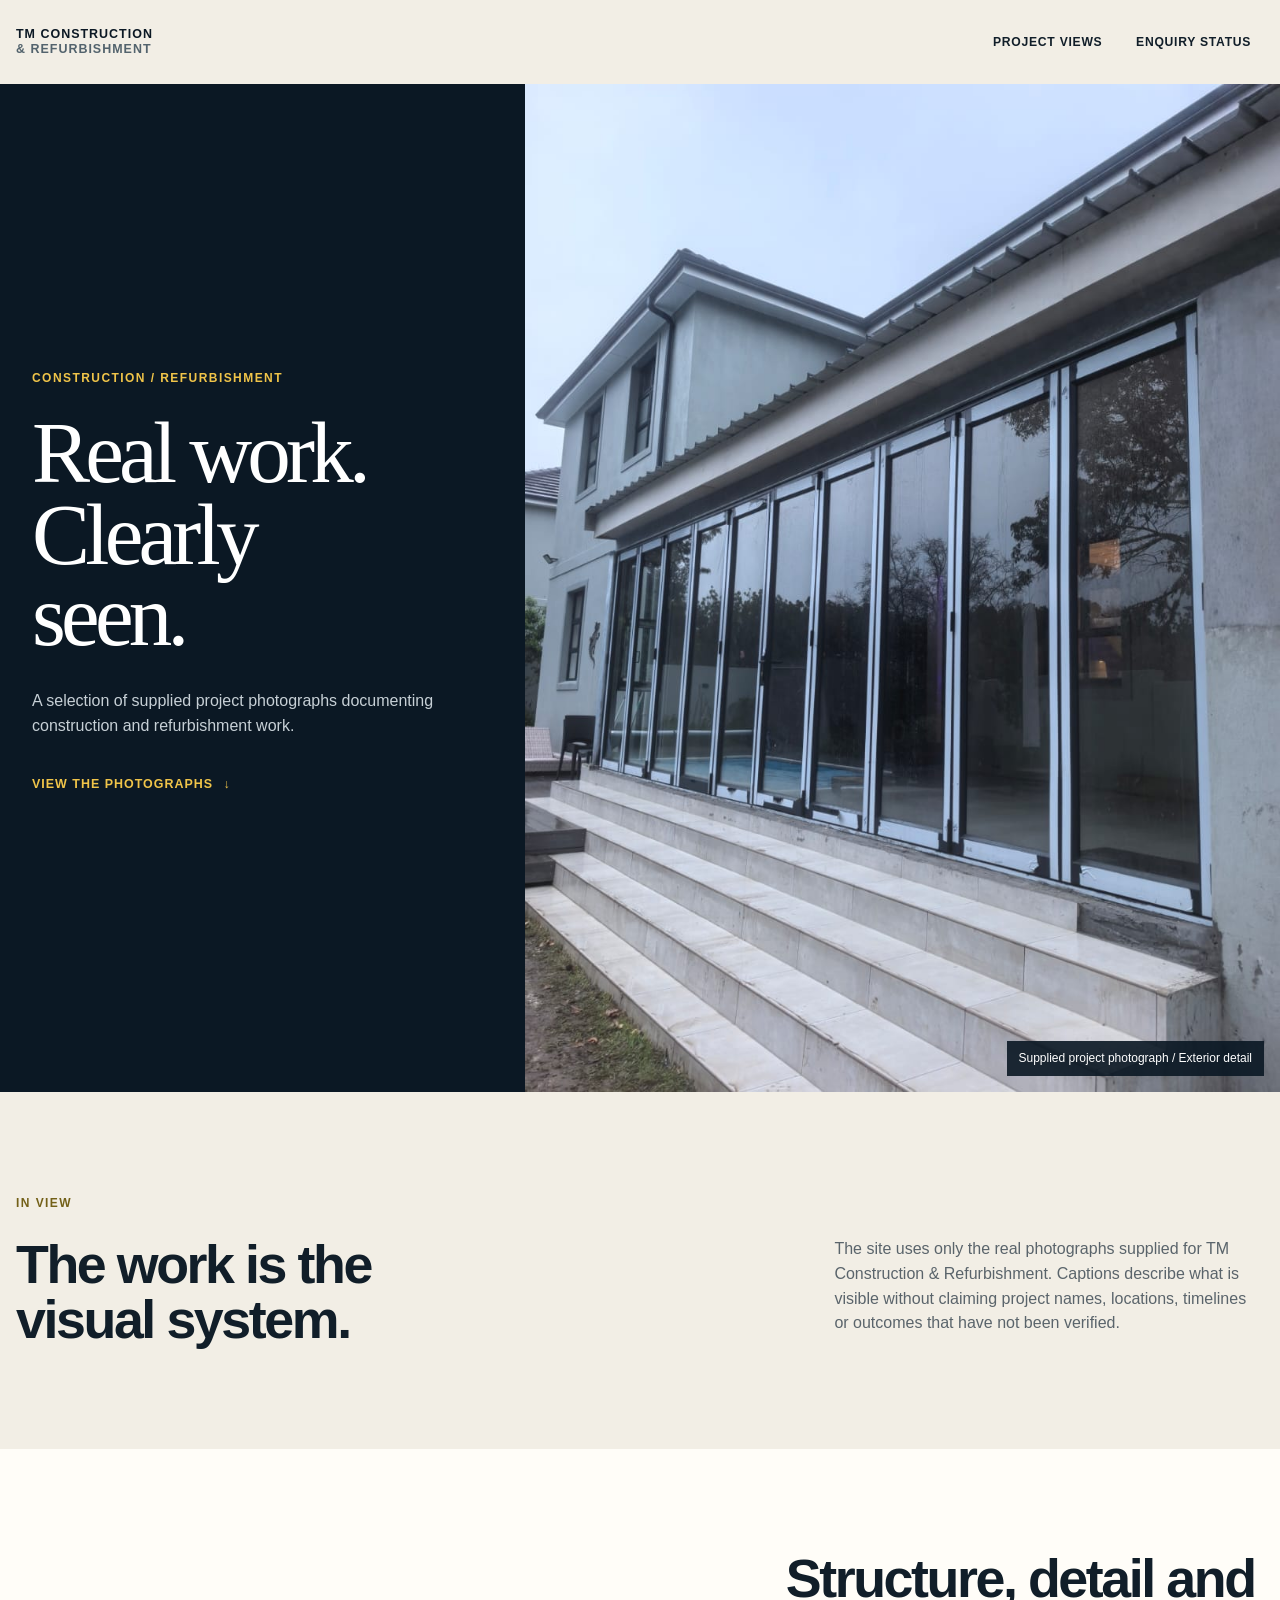
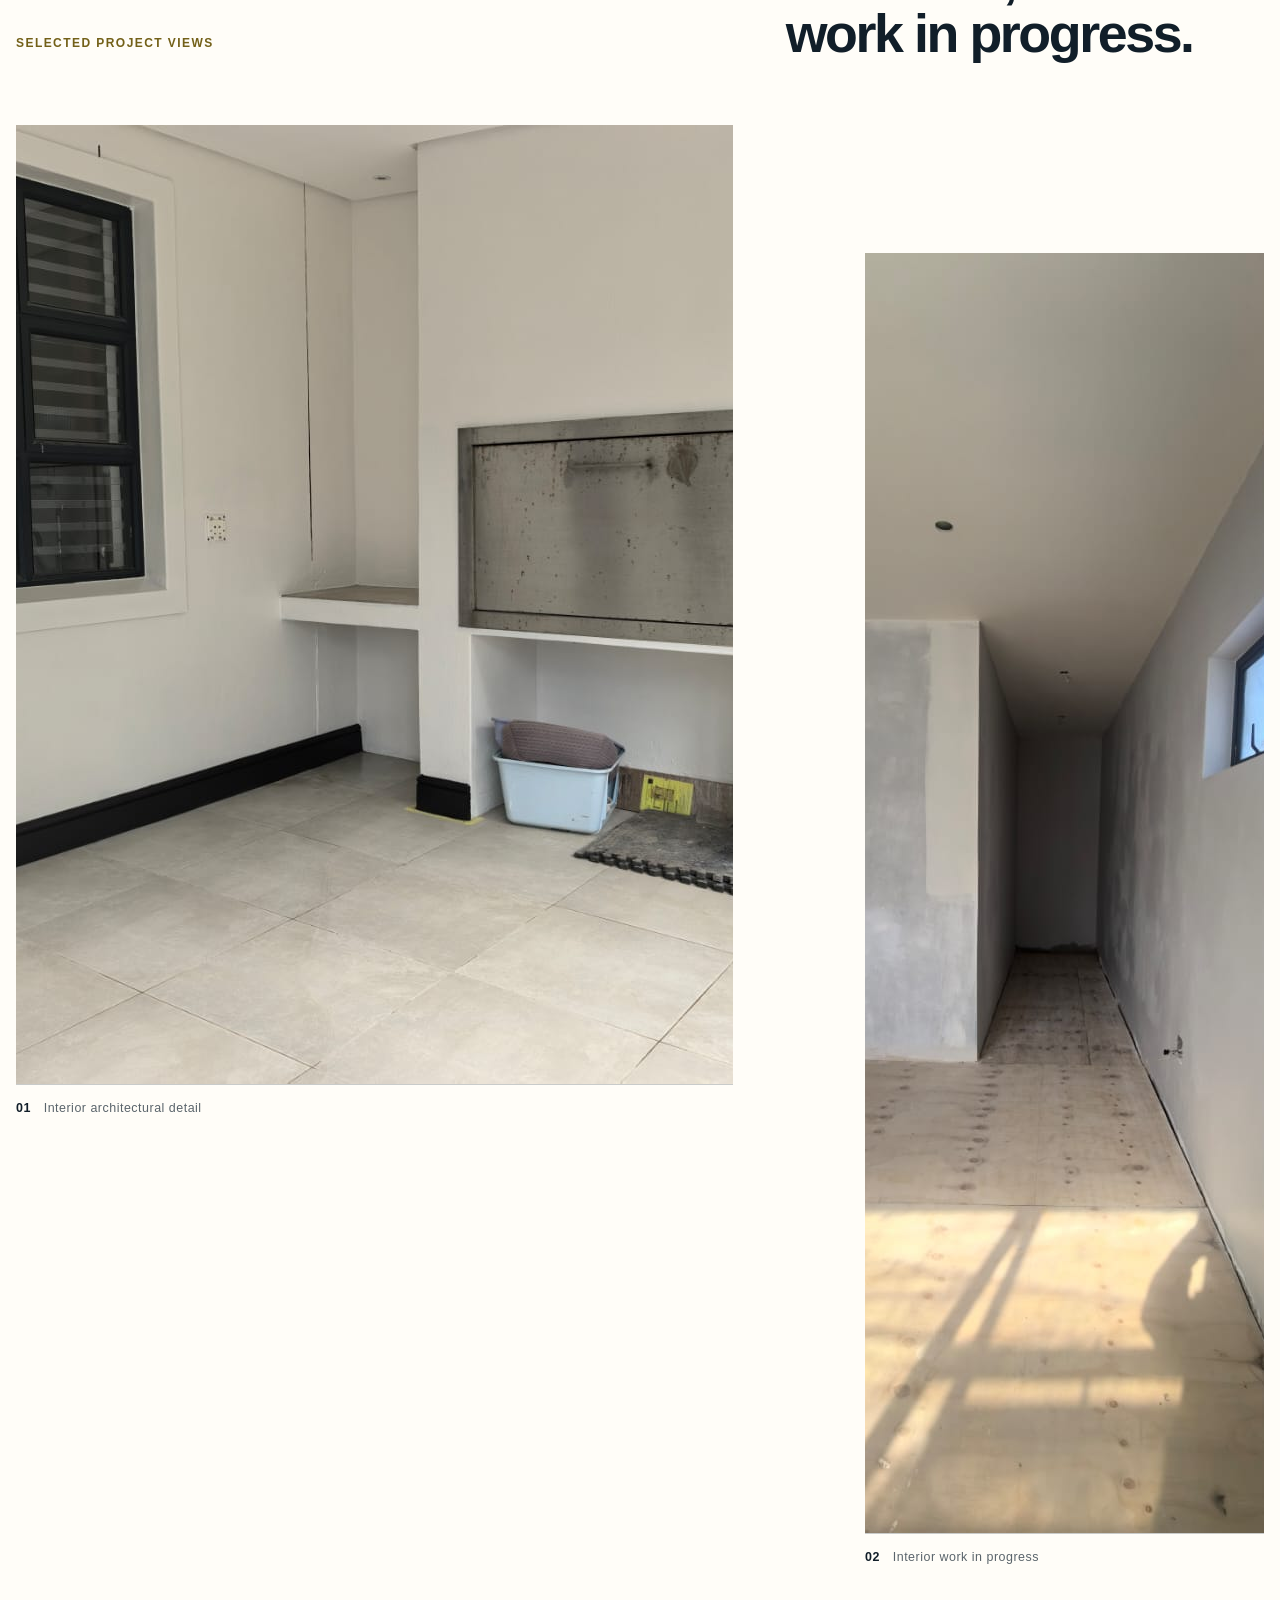
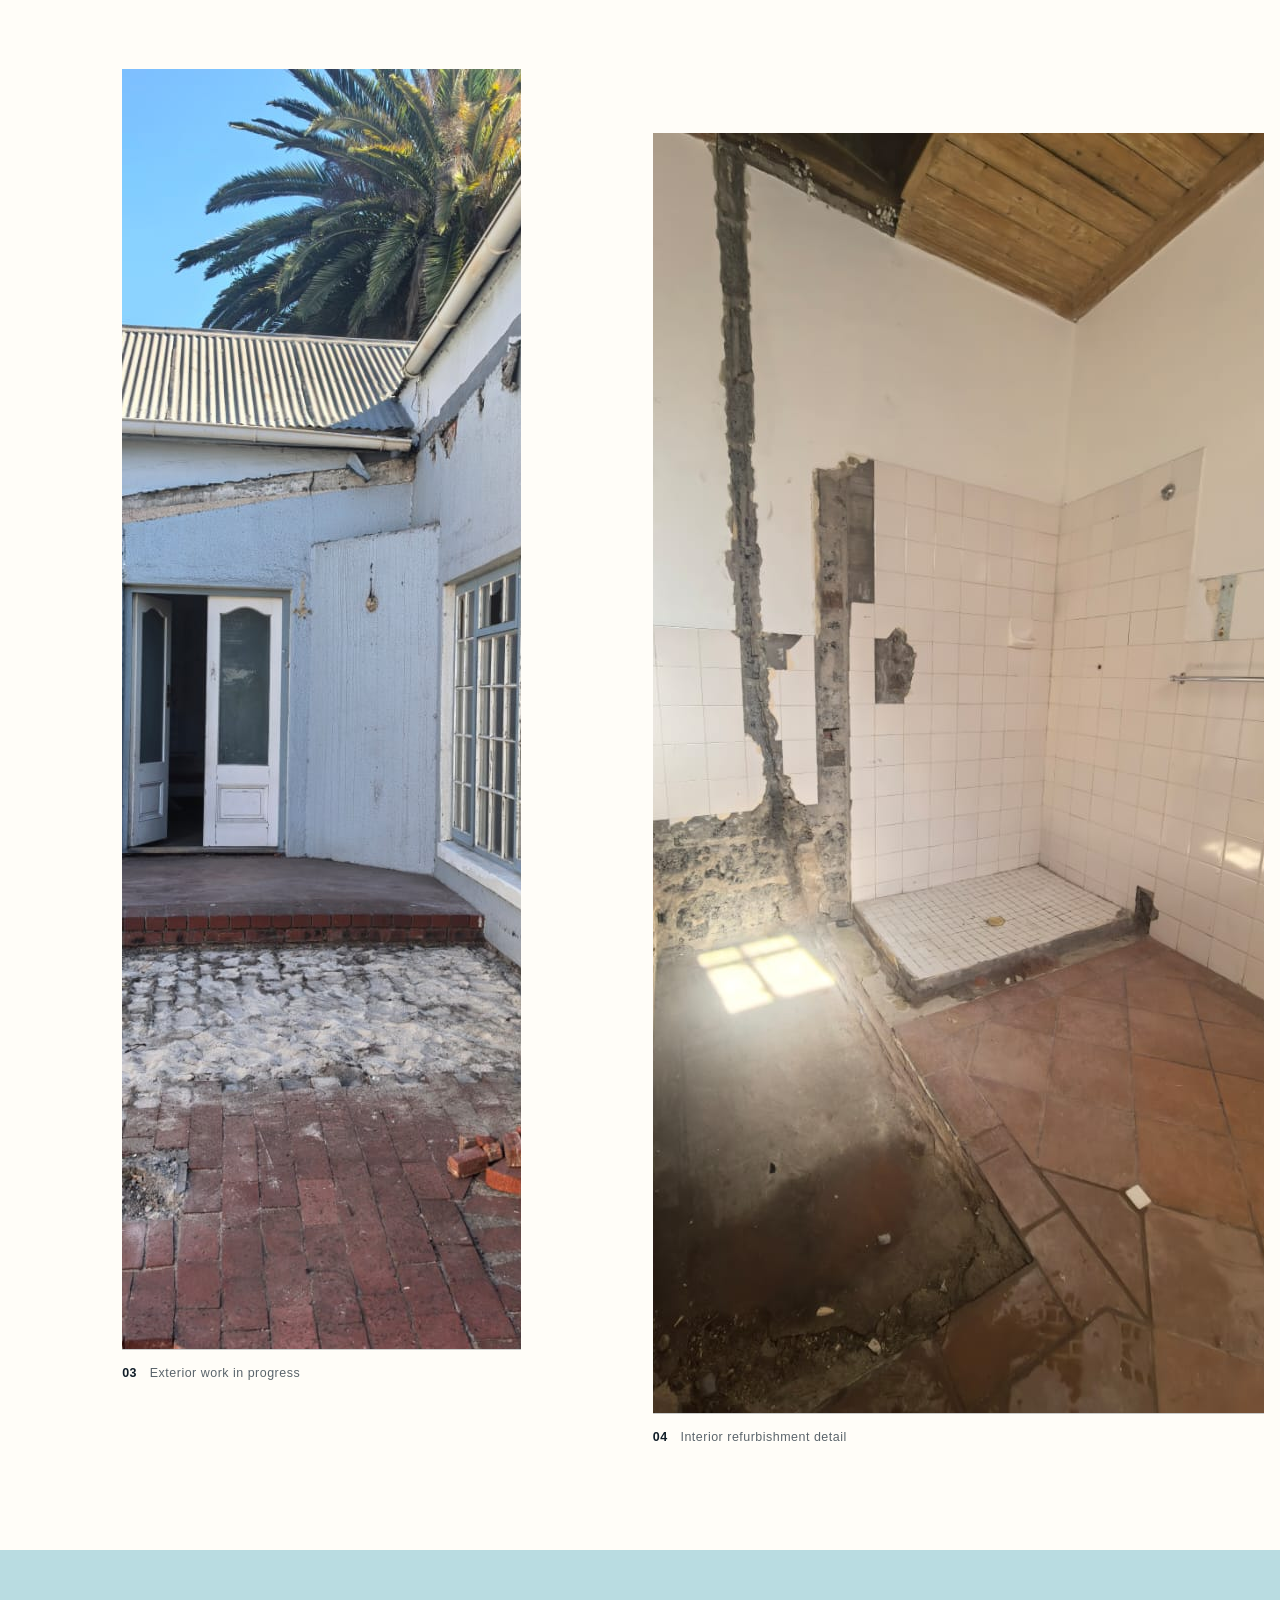
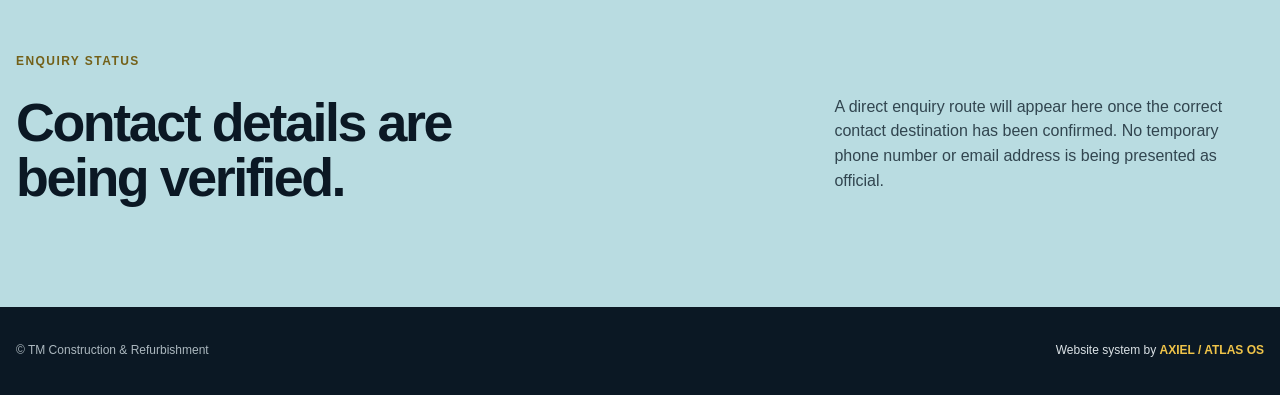
==== index.html @ 4ed4b369 "Rebuild TM site around real project evidence" ====
﻿<!doctype html>
<html lang="en">
  <head>
    <meta charset="utf-8" />
    <meta name="viewport" content="width=device-width, initial-scale=1" />
    <meta name="description" content="TM Construction &amp; Refurbishment - selected project photography." />
    <title>TM Construction &amp; Refurbishment</title>
    <link rel="stylesheet" href="style.css" />
  </head>
  <body>
    <a class="skip-link" href="#main-content">Skip to content</a>
    <header class="site-header">
      <a class="wordmark" href="#top" aria-label="TM Construction and Refurbishment home">
        <span>TM Construction</span>
        <span>&amp; Refurbishment</span>
      </a>
      <nav aria-label="Primary navigation">
        <a href="#project-views">Project views</a>
        <a href="#enquiry-status">Enquiry status</a>
      </nav>
    </header>

    <main id="main-content">
      <section class="hero" id="top" aria-labelledby="hero-title">
        <div class="hero-content">
          <p class="kicker">Construction / Refurbishment</p>
          <h1 id="hero-title">Real work.<br />Clearly seen.</h1>
          <p class="hero-summary">A selection of supplied project photographs documenting construction and refurbishment work.</p>
          <a class="text-link" href="#project-views">View the photographs <span aria-hidden="true">&#8595;</span></a>
        </div>
        <figure class="hero-figure">
          <img src="assets/real-source/PHOTO-2026-08-18-12-47-26.jpg" alt="Exterior glazing and tiled steps at a residential building" width="959" height="1280" fetchpriority="high" />
          <figcaption>Supplied project photograph / Exterior detail</figcaption>
        </figure>
      </section>

      <section class="intro" aria-labelledby="intro-title">
        <p class="section-label">In view</p>
        <div class="intro-grid">
          <h2 id="intro-title">The work is the visual system.</h2>
          <p>The site uses only the real photographs supplied for TM Construction &amp; Refurbishment. Captions describe what is visible without claiming project names, locations, timelines or outcomes that have not been verified.</p>
        </div>
      </section>

      <section class="project-views" id="project-views" aria-labelledby="views-title">
        <div class="section-heading">
          <p class="section-label">Selected project views</p>
          <h2 id="views-title">Structure, detail and work in progress.</h2>
        </div>
        <div class="evidence-grid">
          <figure class="evidence-card">
            <img src="assets/real-source/PHOTO-2026-08-18-12-47-27.jpg" alt="Interior with dark-framed windows and a built-in fireplace" width="1280" height="959" loading="lazy" />
            <figcaption><span>01</span> Interior architectural detail</figcaption>
          </figure>
          <figure class="evidence-card">
            <img src="assets/real-source/PHOTO-2026-08-18-12-41-37.jpg" alt="Sunlit interior corridor during refurbishment" width="959" height="1280" loading="lazy" />
            <figcaption><span>02</span> Interior work in progress</figcaption>
          </figure>
          <figure class="evidence-card">
            <img src="assets/real-source/PHOTO-2026-08-18-12-41-39.jpg" alt="Exterior wall and entrance during refurbishment" width="959" height="1280" loading="lazy" />
            <figcaption><span>03</span> Exterior work in progress</figcaption>
          </figure>
          <figure class="evidence-card">
            <img src="assets/real-source/PHOTO-2026-08-18-12-41-40.jpg" alt="Bathroom area during refurbishment with exposed wall sections" width="959" height="1280" loading="lazy" />
            <figcaption><span>04</span> Interior refurbishment detail</figcaption>
          </figure>
        </div>
      </section>

      <section class="enquiry-status" id="enquiry-status" aria-labelledby="status-title">
        <p class="section-label">Enquiry status</p>
        <div class="status-grid">
          <h2 id="status-title">Contact details are being verified.</h2>
          <p>A direct enquiry route will appear here once the correct contact destination has been confirmed. No temporary phone number or email address is being presented as official.</p>
        </div>
      </section>
    </main>

    <footer class="site-footer">
      <span>&copy; TM Construction &amp; Refurbishment</span>
      <a href="https://axiel.co.za/" aria-label="Website system by AXIEL, built on ATLAS OS">Website system by <strong>AXIEL / ATLAS OS</strong></a>
    </footer>
  </body>
</html>
---- style.css ----
:root {
  --navy: #0b1824;
  --navy-soft: #142737;
  --sky: #b9dce1;
  --solar: #f0c449;
  --paper: #f2eee5;
  --ink: #111e29;
  --muted: #5a646b;
  --line: rgba(11, 24, 36, 0.22);
  --sans: Inter, "Segoe UI", Helvetica, Arial, sans-serif;
  --serif: Georgia, "Times New Roman", serif;
  --page: min(100% - 2rem, 86rem);
  --space-section: clamp(4rem, 8vw, 8rem);
}

* { box-sizing: border-box; }
html { scroll-behavior: smooth; }
body { margin: 0; background: var(--paper); color: var(--ink); font-family: var(--sans); font-size: 1rem; line-height: 1.55; }
img { display: block; max-width: 100%; }
a { color: inherit; }
.skip-link { position: fixed; left: 1rem; top: -5rem; z-index: 20; background: var(--solar); color: var(--navy); padding: 0.8rem 1rem; font-weight: 700; }
.skip-link:focus { top: 1rem; }
.site-header { min-height: 5.25rem; width: var(--page); margin-inline: auto; display: flex; align-items: center; justify-content: space-between; gap: 2rem; }
.wordmark { color: var(--navy); display: inline-flex; flex-direction: column; font-size: 0.78rem; font-weight: 800; letter-spacing: 0.08em; line-height: 1.2; text-decoration: none; text-transform: uppercase; }
.wordmark span:last-child { color: #53636d; }
.site-header nav { display: flex; align-items: center; gap: 0.5rem; }
.site-header nav a { align-items: center; display: inline-flex; min-height: 2.75rem; padding-inline: 0.8rem; font-size: 0.76rem; font-weight: 700; letter-spacing: 0.06em; text-decoration: none; text-transform: uppercase; }
.site-header nav a:hover { color: #7b5b00; }
.hero { background: var(--navy); color: white; display: grid; grid-template-columns: minmax(20rem, 0.82fr) minmax(0, 1.18fr); min-height: calc(100svh - 5.25rem); }
.hero-content { align-self: center; padding: clamp(4rem, 8vw, 8rem) clamp(2rem, 5vw, 5.5rem) clamp(4rem, 8vw, 8rem) max(2rem, calc((100vw - 86rem) / 2)); }
.kicker, .section-label { margin: 0 0 1.5rem; color: #736018; font-size: 0.75rem; font-weight: 800; letter-spacing: 0.12em; text-transform: uppercase; }
.hero .kicker { color: var(--solar); }
h1, h2, p { overflow-wrap: break-word; }
h1 { max-width: 8ch; margin: 0; font-family: var(--serif); font-size: clamp(3.6rem, 6.8vw, 7.5rem); font-weight: 400; letter-spacing: -0.055em; line-height: 0.94; }
.hero-summary { max-width: 30rem; margin: 2rem 0 1.5rem; color: #c7d0d6; font-size: clamp(1rem, 1.25vw, 1.12rem); }
.text-link { align-items: center; display: inline-flex; min-height: 2.75rem; gap: 0.65rem; color: var(--solar); font-size: 0.78rem; font-weight: 800; letter-spacing: 0.08em; text-decoration: none; text-transform: uppercase; }
.text-link:hover { color: white; }
.hero-figure { min-width: 0; min-height: 36rem; margin: 0; position: relative; overflow: hidden; background: var(--navy-soft); }
.hero-figure img { width: 100%; height: 100%; object-fit: cover; object-position: 52% 52%; }
.hero-figure figcaption { position: absolute; right: 1rem; bottom: 1rem; max-width: calc(100% - 2rem); background: rgba(11, 24, 36, 0.9); color: white; padding: 0.6rem 0.75rem; font-size: 0.75rem; line-height: 1.35; }
.intro, .project-views, .enquiry-status { padding-block: var(--space-section); }
.intro, .section-heading, .evidence-grid, .status-grid, .enquiry-status > .section-label { width: var(--page); margin-inline: auto; }
.intro-grid, .status-grid { display: grid; grid-template-columns: minmax(0, 1.25fr) minmax(18rem, 0.75fr); gap: clamp(2rem, 8vw, 8rem); align-items: start; }
.intro h2, .section-heading h2, .status-grid h2 { margin: 0; max-width: 16ch; font-size: clamp(2rem, 4.2vw, 4.5rem); line-height: 1.02; letter-spacing: -0.045em; }
.intro-grid p, .status-grid p { margin: 0; max-width: 34rem; color: var(--muted); }
.project-views { background: #fffdf8; }
.section-heading { display: flex; justify-content: space-between; align-items: end; gap: 3rem; margin-bottom: clamp(2.5rem, 5vw, 5rem); }
.section-heading .section-label { flex: 0 0 auto; margin-bottom: 0.5rem; }
.evidence-grid { display: grid; grid-template-columns: repeat(12, minmax(0, 1fr)); gap: clamp(1rem, 2vw, 2rem); align-items: start; }
.evidence-card { margin: 0; min-width: 0; }
.evidence-card:nth-child(1) { grid-column: 1 / span 7; }
.evidence-card:nth-child(2) { grid-column: 9 / span 4; margin-top: clamp(4rem, 10vw, 10rem); }
.evidence-card:nth-child(3) { grid-column: 2 / span 4; margin-top: clamp(2rem, 6vw, 6rem); }
.evidence-card:nth-child(4) { grid-column: 7 / span 6; margin-top: clamp(5rem, 11vw, 11rem); }
.evidence-card img { width: 100%; background: #d8d6d0; object-fit: cover; }
.evidence-card:nth-child(1) img { aspect-ratio: 4 / 3; object-position: center 52%; }
.evidence-card:nth-child(2) img { aspect-ratio: 3 / 4; object-position: 52% center; }
.evidence-card:nth-child(3) img { aspect-ratio: 3 / 4; object-position: center center; }
.evidence-card:nth-child(4) img { aspect-ratio: 4 / 3; object-position: center 60%; }
.evidence-card figcaption { display: flex; gap: 0.8rem; padding-top: 0.85rem; border-top: 1px solid var(--line); color: var(--muted); font-size: 0.78rem; letter-spacing: 0.04em; }
.evidence-card figcaption span { color: var(--ink); font-weight: 800; }
.enquiry-status { background: var(--sky); }
.status-grid h2 { color: var(--navy); }
.status-grid p { color: #31454f; }
.site-footer { min-height: 5.5rem; background: var(--navy); color: #acb8bf; display: flex; align-items: center; justify-content: space-between; gap: 1.5rem; padding: 1.25rem max(1rem, calc((100vw - 86rem) / 2)); font-size: 0.75rem; }
.site-footer a { color: #dbe2e6; text-decoration: none; }
.site-footer strong { color: var(--solar); font-weight: 700; }
:focus-visible { outline: 3px solid var(--solar); outline-offset: 3px; }

@media (max-width: 61.99rem) {
  .hero { grid-template-columns: minmax(17rem, 0.9fr) minmax(0, 1.1fr); min-height: auto; }
  .hero-content { padding: 5rem 2rem; }
  .hero-figure { min-height: 38rem; }
  h1 { font-size: clamp(3.5rem, 7.5vw, 5.5rem); }
  .evidence-card:nth-child(1) { grid-column: 1 / span 7; }
  .evidence-card:nth-child(2) { grid-column: 8 / span 5; }
  .evidence-card:nth-child(3) { grid-column: 1 / span 5; }
  .evidence-card:nth-child(4) { grid-column: 6 / span 7; }
}

@media (max-width: 47.99rem) {
  :root { --page: min(100% - 1.5rem, 86rem); --space-section: 4.5rem; }
  .site-header { min-height: 6.5rem; align-items: flex-start; flex-direction: column; justify-content: center; gap: 0.45rem; }
  .site-header nav { width: 100%; gap: 0; }
  .site-header nav a { min-height: 2.75rem; padding: 0 1rem 0 0; }
  .hero { display: flex; flex-direction: column; min-height: auto; }
  .hero-content { padding: 4.5rem 1rem 3rem; width: var(--page); margin-inline: auto; }
  h1 { max-width: 9ch; font-size: clamp(3.4rem, 15vw, 5rem); line-height: 0.96; }
  .hero-summary { margin-top: 1.5rem; }
  .hero-figure { min-height: 0; height: min(78svh, 42rem); }
  .hero-figure figcaption { left: 0.75rem; right: auto; bottom: 0.75rem; font-size: 0.75rem; }
  .intro-grid, .status-grid { display: block; }
  .intro h2, .section-heading h2, .status-grid h2 { font-size: clamp(2rem, 10vw, 3rem); }
  .intro-grid p, .status-grid p { margin-top: 1.5rem; }
  .section-heading { display: block; }
  .section-heading .section-label { margin-bottom: 1.25rem; }
  .evidence-grid { display: grid; grid-template-columns: 1fr; gap: 3rem; }
  .evidence-card:nth-child(n) { grid-column: auto; margin-top: 0; }
  .evidence-card:nth-child(1) img, .evidence-card:nth-child(4) img { aspect-ratio: 4 / 3; }
  .evidence-card:nth-child(2) img, .evidence-card:nth-child(3) img { aspect-ratio: 3 / 4; }
  .site-footer { align-items: flex-start; flex-direction: column; justify-content: center; padding: 1.5rem 0.75rem; }
}

@media (prefers-reduced-motion: reduce) { html { scroll-behavior: auto; } }
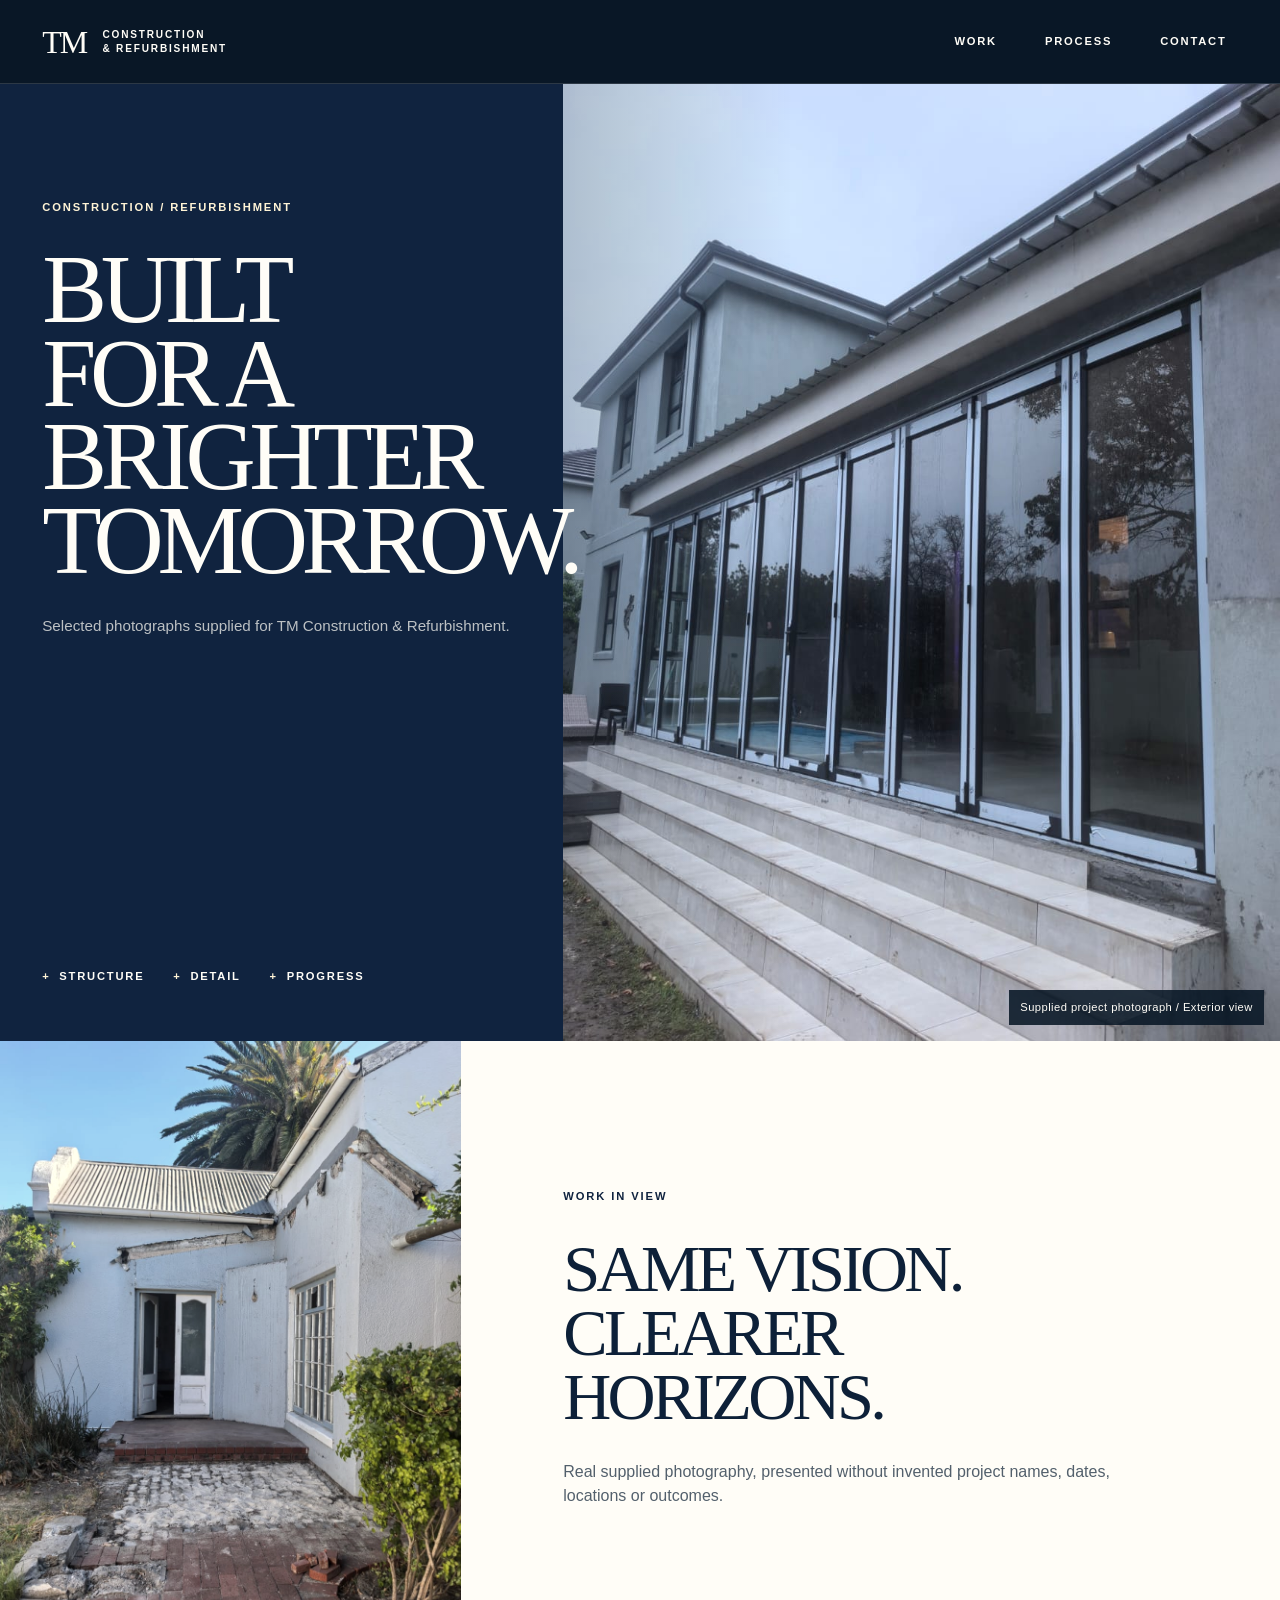
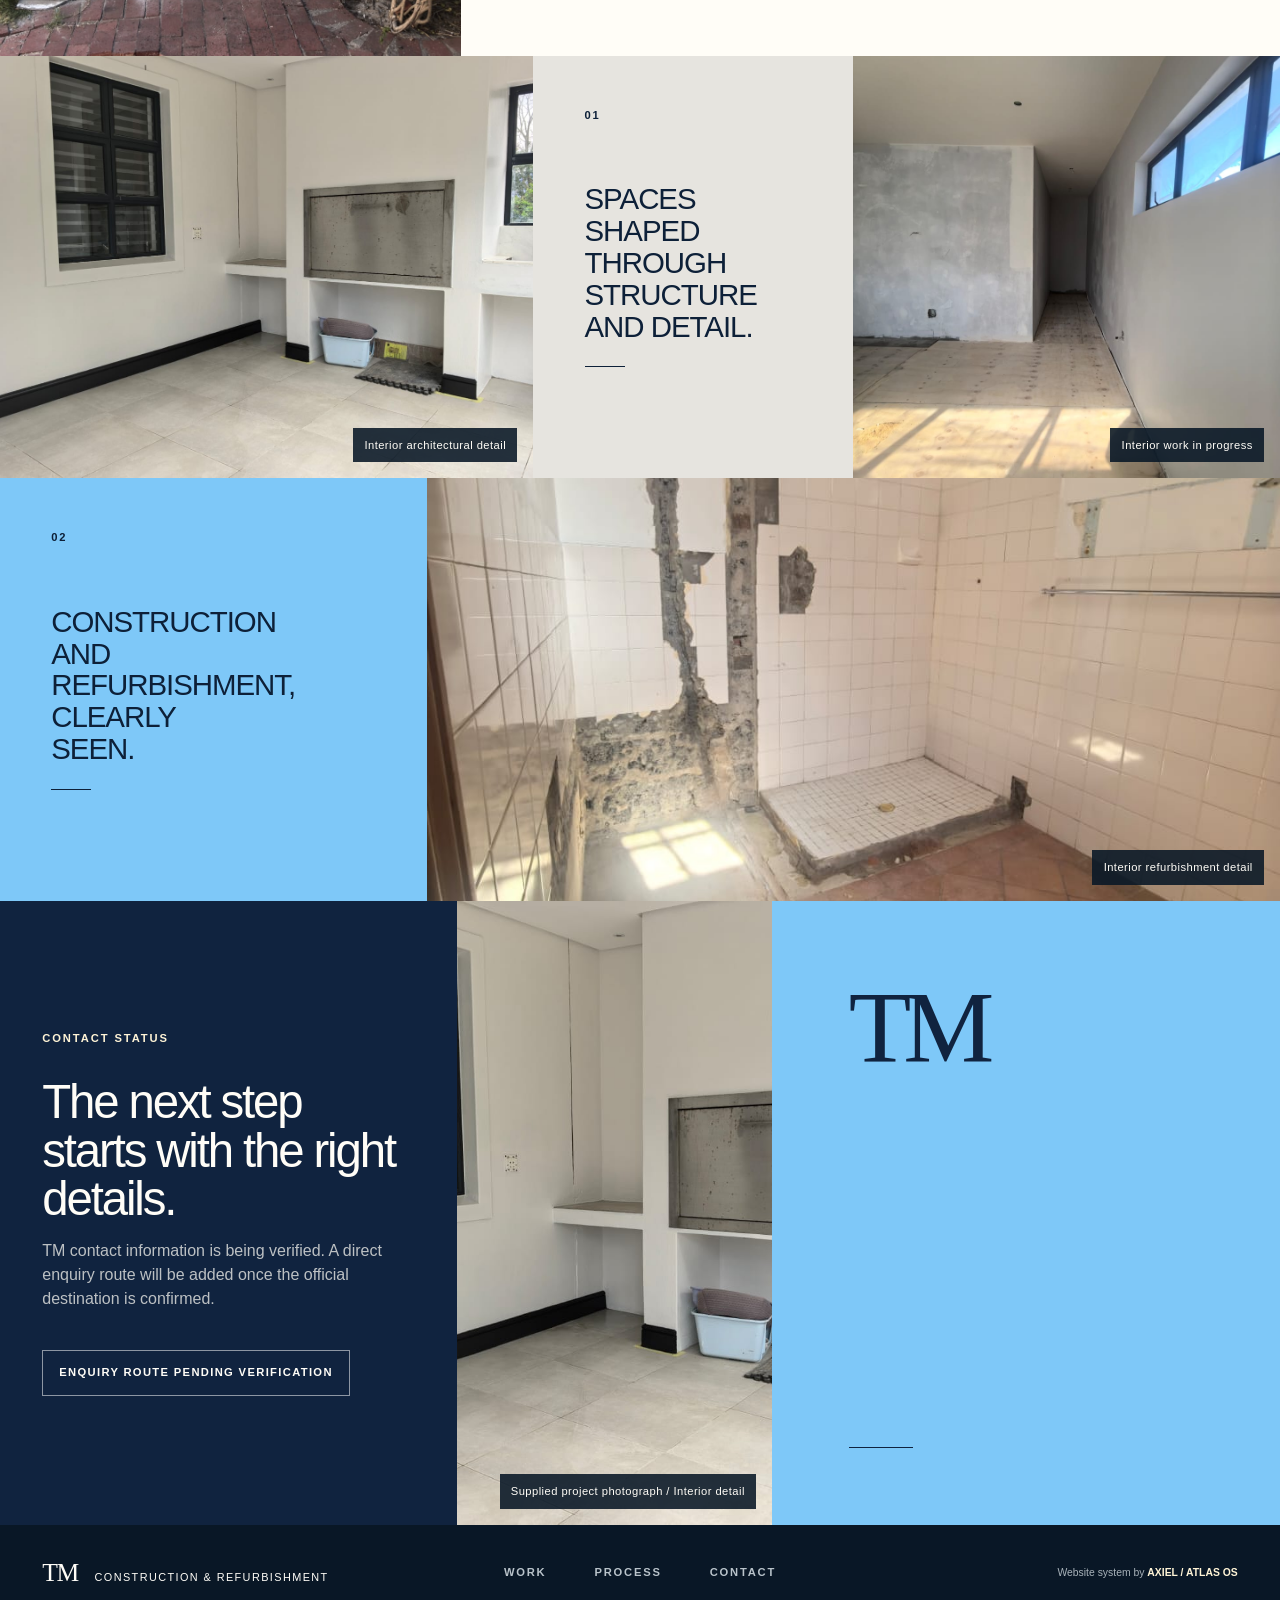
==== commit 9f847c64: "Realign TM build with approved editorial concept" ====
--- a/index.html
+++ b/index.html
@@ -9,76 +9,97 @@
   </head>
   <body>
     <a class="skip-link" href="#main-content">Skip to content</a>
+
     <header class="site-header">
       <a class="wordmark" href="#top" aria-label="TM Construction and Refurbishment home">
-        <span>TM Construction</span>
-        <span>&amp; Refurbishment</span>
+        <span class="wordmark-tm">TM</span>
+        <span class="wordmark-name">Construction<br />&amp; Refurbishment</span>
       </a>
       <nav aria-label="Primary navigation">
-        <a href="#project-views">Project views</a>
-        <a href="#enquiry-status">Enquiry status</a>
+        <a href="#work">Work</a>
+        <a href="#process">Process</a>
+        <a href="#contact">Contact</a>
       </nav>
     </header>
 
     <main id="main-content">
       <section class="hero" id="top" aria-labelledby="hero-title">
-        <div class="hero-content">
-          <p class="kicker">Construction / Refurbishment</p>
-          <h1 id="hero-title">Real work.<br />Clearly seen.</h1>
-          <p class="hero-summary">A selection of supplied project photographs documenting construction and refurbishment work.</p>
-          <a class="text-link" href="#project-views">View the photographs <span aria-hidden="true">&#8595;</span></a>
+        <div class="hero-copy">
+          <p class="eyebrow">Construction / Refurbishment</p>
+          <h1 id="hero-title">Built for a<br />brighter<br />tomorrow.</h1>
+          <p class="hero-note">Selected photographs supplied for TM Construction &amp; Refurbishment.</p>
+          <div class="hero-principles" aria-label="Project principles">
+            <span>Structure</span>
+            <span>Detail</span>
+            <span>Progress</span>
+          </div>
         </div>
-        <figure class="hero-figure">
+        <figure class="hero-image">
           <img src="assets/real-source/PHOTO-2026-08-18-12-47-26.jpg" alt="Exterior glazing and tiled steps at a residential building" width="959" height="1280" fetchpriority="high" />
-          <figcaption>Supplied project photograph / Exterior detail</figcaption>
+          <figcaption>Supplied project photograph / Exterior view</figcaption>
         </figure>
       </section>
 
-      <section class="intro" aria-labelledby="intro-title">
-        <p class="section-label">In view</p>
-        <div class="intro-grid">
-          <h2 id="intro-title">The work is the visual system.</h2>
-          <p>The site uses only the real photographs supplied for TM Construction &amp; Refurbishment. Captions describe what is visible without claiming project names, locations, timelines or outcomes that have not been verified.</p>
+      <section class="work-intro" id="work" aria-labelledby="work-title">
+        <div class="work-intro-image">
+          <img src="assets/real-source/PHOTO-2026-08-18-12-41-39.jpg" alt="Exterior wall and entrance during refurbishment" width="959" height="1280" loading="lazy" />
+        </div>
+        <div class="work-intro-copy">
+          <p class="eyebrow eyebrow-dark">Work in view</p>
+          <h2 id="work-title">Same vision.<br />Clearer horizons.</h2>
+          <p>Real supplied photography, presented without invented project names, dates, locations or outcomes.</p>
         </div>
       </section>
 
-      <section class="project-views" id="project-views" aria-labelledby="views-title">
-        <div class="section-heading">
-          <p class="section-label">Selected project views</p>
-          <h2 id="views-title">Structure, detail and work in progress.</h2>
+      <section class="project-grid" id="process" aria-label="Selected project views">
+        <figure class="project-panel project-panel-large">
+          <img src="assets/real-source/PHOTO-2026-08-18-12-47-27.jpg" alt="Interior with dark-framed windows and a built-in fireplace" width="1280" height="959" loading="lazy" />
+          <figcaption>Interior architectural detail</figcaption>
+        </figure>
+        <div class="statement-panel statement-stone">
+          <span class="statement-index">01</span>
+          <p>Spaces shaped through structure and detail.</p>
         </div>
-        <div class="evidence-grid">
-          <figure class="evidence-card">
-            <img src="assets/real-source/PHOTO-2026-08-18-12-47-27.jpg" alt="Interior with dark-framed windows and a built-in fireplace" width="1280" height="959" loading="lazy" />
-            <figcaption><span>01</span> Interior architectural detail</figcaption>
-          </figure>
-          <figure class="evidence-card">
-            <img src="assets/real-source/PHOTO-2026-08-18-12-41-37.jpg" alt="Sunlit interior corridor during refurbishment" width="959" height="1280" loading="lazy" />
-            <figcaption><span>02</span> Interior work in progress</figcaption>
-          </figure>
-          <figure class="evidence-card">
-            <img src="assets/real-source/PHOTO-2026-08-18-12-41-39.jpg" alt="Exterior wall and entrance during refurbishment" width="959" height="1280" loading="lazy" />
-            <figcaption><span>03</span> Exterior work in progress</figcaption>
-          </figure>
-          <figure class="evidence-card">
-            <img src="assets/real-source/PHOTO-2026-08-18-12-41-40.jpg" alt="Bathroom area during refurbishment with exposed wall sections" width="959" height="1280" loading="lazy" />
-            <figcaption><span>04</span> Interior refurbishment detail</figcaption>
-          </figure>
+        <figure class="project-panel project-panel-tall">
+          <img src="assets/real-source/PHOTO-2026-08-18-12-41-37.jpg" alt="Sunlit interior corridor during refurbishment" width="959" height="1280" loading="lazy" />
+          <figcaption>Interior work in progress</figcaption>
+        </figure>
+        <div class="statement-panel statement-sky">
+          <span class="statement-index">02</span>
+          <p>Construction and refurbishment, clearly seen.</p>
         </div>
+        <figure class="project-panel project-panel-wide">
+          <img src="assets/real-source/PHOTO-2026-08-18-12-41-40.jpg" alt="Bathroom area during refurbishment with exposed wall sections" width="959" height="1280" loading="lazy" />
+          <figcaption>Interior refurbishment detail</figcaption>
+        </figure>
       </section>
 
-      <section class="enquiry-status" id="enquiry-status" aria-labelledby="status-title">
-        <p class="section-label">Enquiry status</p>
-        <div class="status-grid">
-          <h2 id="status-title">Contact details are being verified.</h2>
-          <p>A direct enquiry route will appear here once the correct contact destination has been confirmed. No temporary phone number or email address is being presented as official.</p>
+      <section class="closing" id="contact" aria-labelledby="contact-title">
+        <div class="closing-copy">
+          <p class="eyebrow">Contact status</p>
+          <h2 id="contact-title">The next step starts with the right details.</h2>
+          <p>TM contact information is being verified. A direct enquiry route will be added once the official destination is confirmed.</p>
+          <span class="contact-status">Enquiry route pending verification</span>
+        </div>
+        <figure class="closing-image">
+          <img src="assets/real-source/PHOTO-2026-08-18-12-47-27.jpg" alt="Interior with dark-framed windows and a built-in fireplace" width="1280" height="959" loading="lazy" />
+          <figcaption>Supplied project photograph / Interior detail</figcaption>
+        </figure>
+        <div class="closing-sky" aria-hidden="true">
+          <span>TM</span>
+          <i></i>
         </div>
       </section>
     </main>
 
     <footer class="site-footer">
-      <span>&copy; TM Construction &amp; Refurbishment</span>
-      <a href="https://axiel.co.za/" aria-label="Website system by AXIEL, built on ATLAS OS">Website system by <strong>AXIEL / ATLAS OS</strong></a>
+      <a class="footer-wordmark" href="#top"><strong>TM</strong> Construction &amp; Refurbishment</a>
+      <nav aria-label="Footer navigation">
+        <a href="#work">Work</a>
+        <a href="#process">Process</a>
+        <a href="#contact">Contact</a>
+      </nav>
+      <a class="axiel-signature" href="https://axiel.co.za/" aria-label="Website system by AXIEL, built on ATLAS OS">Website system by <strong>AXIEL / ATLAS OS</strong></a>
     </footer>
   </body>
 </html>
--- a/style.css
+++ b/style.css
@@ -1,104 +1,129 @@
 :root {
-  --navy: #0b1824;
-  --navy-soft: #142737;
-  --sky: #b9dce1;
-  --solar: #f0c449;
-  --paper: #f2eee5;
-  --ink: #111e29;
-  --muted: #5a646b;
-  --line: rgba(11, 24, 36, 0.22);
-  --sans: Inter, "Segoe UI", Helvetica, Arial, sans-serif;
+  --navy: #10233f;
+  --navy-deep: #091726;
+  --sky: #7ec8f8;
+  --solar: #fff4d6;
+  --stone: #e6e4df;
+  --ink: #0d2038;
+  --white: #fffdf7;
+  --sans: "Segoe UI", Helvetica, Arial, sans-serif;
   --serif: Georgia, "Times New Roman", serif;
-  --page: min(100% - 2rem, 86rem);
-  --space-section: clamp(4rem, 8vw, 8rem);
+  --page-pad: clamp(1rem, 3.3vw, 3.25rem);
 }
 
 * { box-sizing: border-box; }
 html { scroll-behavior: smooth; }
-body { margin: 0; background: var(--paper); color: var(--ink); font-family: var(--sans); font-size: 1rem; line-height: 1.55; }
-img { display: block; max-width: 100%; }
+body { margin: 0; background: var(--navy-deep); color: var(--ink); font-family: var(--sans); line-height: 1.5; }
+img { display: block; width: 100%; }
 a { color: inherit; }
 .skip-link { position: fixed; left: 1rem; top: -5rem; z-index: 20; background: var(--solar); color: var(--navy); padding: 0.8rem 1rem; font-weight: 700; }
 .skip-link:focus { top: 1rem; }
-.site-header { min-height: 5.25rem; width: var(--page); margin-inline: auto; display: flex; align-items: center; justify-content: space-between; gap: 2rem; }
-.wordmark { color: var(--navy); display: inline-flex; flex-direction: column; font-size: 0.78rem; font-weight: 800; letter-spacing: 0.08em; line-height: 1.2; text-decoration: none; text-transform: uppercase; }
-.wordmark span:last-child { color: #53636d; }
-.site-header nav { display: flex; align-items: center; gap: 0.5rem; }
-.site-header nav a { align-items: center; display: inline-flex; min-height: 2.75rem; padding-inline: 0.8rem; font-size: 0.76rem; font-weight: 700; letter-spacing: 0.06em; text-decoration: none; text-transform: uppercase; }
-.site-header nav a:hover { color: #7b5b00; }
-.hero { background: var(--navy); color: white; display: grid; grid-template-columns: minmax(20rem, 0.82fr) minmax(0, 1.18fr); min-height: calc(100svh - 5.25rem); }
-.hero-content { align-self: center; padding: clamp(4rem, 8vw, 8rem) clamp(2rem, 5vw, 5.5rem) clamp(4rem, 8vw, 8rem) max(2rem, calc((100vw - 86rem) / 2)); }
-.kicker, .section-label { margin: 0 0 1.5rem; color: #736018; font-size: 0.75rem; font-weight: 800; letter-spacing: 0.12em; text-transform: uppercase; }
-.hero .kicker { color: var(--solar); }
-h1, h2, p { overflow-wrap: break-word; }
-h1 { max-width: 8ch; margin: 0; font-family: var(--serif); font-size: clamp(3.6rem, 6.8vw, 7.5rem); font-weight: 400; letter-spacing: -0.055em; line-height: 0.94; }
-.hero-summary { max-width: 30rem; margin: 2rem 0 1.5rem; color: #c7d0d6; font-size: clamp(1rem, 1.25vw, 1.12rem); }
-.text-link { align-items: center; display: inline-flex; min-height: 2.75rem; gap: 0.65rem; color: var(--solar); font-size: 0.78rem; font-weight: 800; letter-spacing: 0.08em; text-decoration: none; text-transform: uppercase; }
-.text-link:hover { color: white; }
-.hero-figure { min-width: 0; min-height: 36rem; margin: 0; position: relative; overflow: hidden; background: var(--navy-soft); }
-.hero-figure img { width: 100%; height: 100%; object-fit: cover; object-position: 52% 52%; }
-.hero-figure figcaption { position: absolute; right: 1rem; bottom: 1rem; max-width: calc(100% - 2rem); background: rgba(11, 24, 36, 0.9); color: white; padding: 0.6rem 0.75rem; font-size: 0.75rem; line-height: 1.35; }
-.intro, .project-views, .enquiry-status { padding-block: var(--space-section); }
-.intro, .section-heading, .evidence-grid, .status-grid, .enquiry-status > .section-label { width: var(--page); margin-inline: auto; }
-.intro-grid, .status-grid { display: grid; grid-template-columns: minmax(0, 1.25fr) minmax(18rem, 0.75fr); gap: clamp(2rem, 8vw, 8rem); align-items: start; }
-.intro h2, .section-heading h2, .status-grid h2 { margin: 0; max-width: 16ch; font-size: clamp(2rem, 4.2vw, 4.5rem); line-height: 1.02; letter-spacing: -0.045em; }
-.intro-grid p, .status-grid p { margin: 0; max-width: 34rem; color: var(--muted); }
-.project-views { background: #fffdf8; }
-.section-heading { display: flex; justify-content: space-between; align-items: end; gap: 3rem; margin-bottom: clamp(2.5rem, 5vw, 5rem); }
-.section-heading .section-label { flex: 0 0 auto; margin-bottom: 0.5rem; }
-.evidence-grid { display: grid; grid-template-columns: repeat(12, minmax(0, 1fr)); gap: clamp(1rem, 2vw, 2rem); align-items: start; }
-.evidence-card { margin: 0; min-width: 0; }
-.evidence-card:nth-child(1) { grid-column: 1 / span 7; }
-.evidence-card:nth-child(2) { grid-column: 9 / span 4; margin-top: clamp(4rem, 10vw, 10rem); }
-.evidence-card:nth-child(3) { grid-column: 2 / span 4; margin-top: clamp(2rem, 6vw, 6rem); }
-.evidence-card:nth-child(4) { grid-column: 7 / span 6; margin-top: clamp(5rem, 11vw, 11rem); }
-.evidence-card img { width: 100%; background: #d8d6d0; object-fit: cover; }
-.evidence-card:nth-child(1) img { aspect-ratio: 4 / 3; object-position: center 52%; }
-.evidence-card:nth-child(2) img { aspect-ratio: 3 / 4; object-position: 52% center; }
-.evidence-card:nth-child(3) img { aspect-ratio: 3 / 4; object-position: center center; }
-.evidence-card:nth-child(4) img { aspect-ratio: 4 / 3; object-position: center 60%; }
-.evidence-card figcaption { display: flex; gap: 0.8rem; padding-top: 0.85rem; border-top: 1px solid var(--line); color: var(--muted); font-size: 0.78rem; letter-spacing: 0.04em; }
-.evidence-card figcaption span { color: var(--ink); font-weight: 800; }
-.enquiry-status { background: var(--sky); }
-.status-grid h2 { color: var(--navy); }
-.status-grid p { color: #31454f; }
-.site-footer { min-height: 5.5rem; background: var(--navy); color: #acb8bf; display: flex; align-items: center; justify-content: space-between; gap: 1.5rem; padding: 1.25rem max(1rem, calc((100vw - 86rem) / 2)); font-size: 0.75rem; }
-.site-footer a { color: #dbe2e6; text-decoration: none; }
-.site-footer strong { color: var(--solar); font-weight: 700; }
+
+.site-header { min-height: 5.25rem; padding: 0 var(--page-pad); background: var(--navy-deep); color: var(--white); display: flex; align-items: center; justify-content: space-between; gap: 2rem; border-bottom: 1px solid rgba(255, 255, 255, 0.14); }
+.wordmark { min-height: 3rem; display: inline-flex; align-items: center; gap: 1rem; text-decoration: none; }
+.wordmark-tm { font: 2rem/1 var(--serif); letter-spacing: -0.06em; }
+.wordmark-name { font-size: 0.63rem; font-weight: 700; letter-spacing: 0.18em; line-height: 1.3; text-transform: uppercase; }
+.site-header nav, .site-footer nav { display: flex; align-items: center; gap: clamp(0.25rem, 2vw, 2rem); }
+.site-header nav a, .site-footer nav a { min-height: 2.75rem; padding: 0 0.7rem; display: inline-flex; align-items: center; color: inherit; font-size: 0.7rem; font-weight: 700; letter-spacing: 0.16em; text-decoration: none; text-transform: uppercase; }
+.site-header nav a:hover, .site-footer nav a:hover { color: var(--solar); }
+
+.hero { min-height: calc(100svh - 5.25rem); display: grid; grid-template-columns: minmax(22rem, 0.88fr) minmax(0, 1.12fr); background: var(--navy); color: var(--white); }
+.hero-copy { position: relative; z-index: 1; padding: clamp(4.5rem, 9vw, 9rem) var(--page-pad) 3.5rem; display: flex; flex-direction: column; align-items: flex-start; }
+.eyebrow { margin: 0 0 2rem; color: var(--solar); font-size: 0.7rem; font-weight: 700; letter-spacing: 0.17em; text-transform: uppercase; }
+.eyebrow-dark { color: var(--navy); }
+h1 { margin: 0; max-width: 8ch; font: 400 clamp(4.2rem, 7.6vw, 8.6rem)/0.86 var(--serif); letter-spacing: -0.065em; text-transform: uppercase; }
+.hero-note { max-width: 30rem; margin: 2rem 0 0; color: rgba(255, 253, 247, 0.72); font-size: 0.95rem; }
+.hero-principles { margin-top: auto; padding-top: 4rem; display: flex; flex-wrap: wrap; gap: 0.8rem 1.8rem; color: var(--white); font-size: 0.7rem; font-weight: 700; letter-spacing: 0.16em; text-transform: uppercase; }
+.hero-principles span::before { content: "+"; margin-right: 0.55rem; color: var(--solar); }
+.hero-image { min-width: 0; margin: 0; position: relative; overflow: hidden; background: var(--sky); }
+.hero-image::after { content: ""; position: absolute; inset: 0; background: linear-gradient(90deg, rgba(9, 23, 38, 0.22), transparent 32%); pointer-events: none; }
+.hero-image img { height: 100%; object-fit: cover; object-position: 52% 52%; }
+.hero-image figcaption, .closing-image figcaption, .project-panel figcaption { position: absolute; z-index: 1; right: 1rem; bottom: 1rem; max-width: calc(100% - 2rem); padding: 0.55rem 0.7rem; background: rgba(9, 23, 38, 0.88); color: var(--white); font-size: 0.7rem; letter-spacing: 0.04em; }
+
+.work-intro { display: grid; grid-template-columns: minmax(16rem, 0.72fr) minmax(0, 1.28fr); background: var(--white); }
+.work-intro-image { min-height: 34rem; overflow: hidden; }
+.work-intro-image img { height: 100%; object-fit: cover; object-position: center 55%; filter: saturate(0.7) contrast(1.05); }
+.work-intro-copy { min-height: 34rem; padding: clamp(4rem, 8vw, 8rem); display: flex; flex-direction: column; justify-content: center; }
+.work-intro-copy h2 { margin: 0; max-width: 12ch; font: 400 clamp(3rem, 5.2vw, 6rem)/0.96 var(--serif); letter-spacing: -0.055em; text-transform: uppercase; }
+.work-intro-copy p:last-child { max-width: 36rem; margin: 2rem 0 0; color: #53606c; }
+
+.project-grid { display: grid; grid-template-columns: repeat(12, minmax(0, 1fr)); grid-template-rows: repeat(2, minmax(22rem, 33vw)); background: var(--stone); }
+.project-panel { min-width: 0; margin: 0; position: relative; overflow: hidden; }
+.project-panel img { height: 100%; object-fit: cover; }
+.project-panel-large { grid-column: 1 / span 5; }
+.project-panel-large img { object-position: center 53%; }
+.statement-stone { grid-column: 6 / span 3; background: var(--stone); }
+.project-panel-tall { grid-column: 9 / span 4; }
+.project-panel-tall img { object-position: center center; }
+.statement-sky { grid-column: 1 / span 4; background: var(--sky); }
+.project-panel-wide { grid-column: 5 / span 8; }
+.project-panel-wide img { object-position: center 52%; }
+.statement-panel { padding: clamp(2rem, 4vw, 4.5rem); display: flex; flex-direction: column; justify-content: space-between; }
+.statement-index { font-size: 0.7rem; font-weight: 700; letter-spacing: 0.16em; }
+.statement-panel p { max-width: 12ch; margin: auto 0; font-size: clamp(1.5rem, 2.3vw, 2.7rem); letter-spacing: -0.035em; line-height: 1.08; text-transform: uppercase; }
+.statement-panel p::after { content: ""; display: block; width: 2.5rem; margin-top: 1.5rem; border-top: 1px solid currentColor; }
+
+.closing { display: grid; grid-template-columns: minmax(19rem, 0.9fr) minmax(15rem, 0.62fr) minmax(16rem, 1fr); min-height: 39rem; }
+.closing-copy { padding: clamp(4rem, 6vw, 6.5rem) var(--page-pad); background: var(--navy); color: var(--white); display: flex; flex-direction: column; justify-content: center; }
+.closing-copy h2 { max-width: 15ch; margin: 0; font-size: clamp(2.1rem, 3.7vw, 4.2rem); font-weight: 500; letter-spacing: -0.045em; line-height: 1.02; }
+.closing-copy > p:not(.eyebrow) { max-width: 34rem; color: rgba(255, 253, 247, 0.72); }
+.contact-status { align-self: flex-start; margin-top: 1.4rem; padding: 0.85rem 1rem; border: 1px solid rgba(255, 255, 255, 0.52); color: var(--white); font-size: 0.7rem; font-weight: 700; letter-spacing: 0.12em; text-transform: uppercase; }
+.closing-image { min-width: 0; margin: 0; position: relative; overflow: hidden; }
+.closing-image img { height: 100%; object-fit: cover; object-position: center 50%; }
+.closing-sky { padding: clamp(3rem, 6vw, 6rem); background: var(--sky); color: var(--navy); display: flex; flex-direction: column; justify-content: space-between; }
+.closing-sky span { font: 400 clamp(4rem, 8vw, 8rem)/1 var(--serif); letter-spacing: -0.08em; }
+.closing-sky i { width: 4rem; border-top: 1px solid var(--navy); }
+
+.site-footer { min-height: 6rem; padding: 1.25rem var(--page-pad); background: var(--navy-deep); color: #b9c3ca; display: grid; grid-template-columns: 1fr auto 1fr; align-items: center; gap: 2rem; }
+.footer-wordmark { color: var(--white); font-size: 0.68rem; letter-spacing: 0.13em; text-decoration: none; text-transform: uppercase; }
+.footer-wordmark strong { margin-right: 0.75rem; font: 400 1.6rem/1 var(--serif); letter-spacing: -0.05em; }
+.axiel-signature { justify-self: end; color: #a9b3ba; font-size: 0.65rem; text-decoration: none; }
+.axiel-signature strong { color: var(--solar); }
 :focus-visible { outline: 3px solid var(--solar); outline-offset: 3px; }
 
-@media (max-width: 61.99rem) {
-  .hero { grid-template-columns: minmax(17rem, 0.9fr) minmax(0, 1.1fr); min-height: auto; }
-  .hero-content { padding: 5rem 2rem; }
-  .hero-figure { min-height: 38rem; }
-  h1 { font-size: clamp(3.5rem, 7.5vw, 5.5rem); }
-  .evidence-card:nth-child(1) { grid-column: 1 / span 7; }
-  .evidence-card:nth-child(2) { grid-column: 8 / span 5; }
-  .evidence-card:nth-child(3) { grid-column: 1 / span 5; }
-  .evidence-card:nth-child(4) { grid-column: 6 / span 7; }
+@media (max-width: 62rem) {
+  .hero { grid-template-columns: minmax(19rem, 0.9fr) minmax(0, 1.1fr); min-height: 46rem; }
+  h1 { font-size: clamp(4rem, 8.5vw, 6.2rem); }
+  .project-grid { grid-template-rows: repeat(2, minmax(20rem, 42vw)); }
+  .project-panel-large { grid-column: 1 / span 7; }
+  .statement-stone { grid-column: 8 / span 5; }
+  .project-panel-tall { display: none; }
+  .statement-sky { grid-column: 1 / span 5; }
+  .project-panel-wide { grid-column: 6 / span 7; }
+  .closing { grid-template-columns: minmax(20rem, 1fr) minmax(16rem, 0.8fr); }
+  .closing-sky { display: none; }
+  .site-footer { grid-template-columns: 1fr auto; }
+  .site-footer nav { display: none; }
 }
 
 @media (max-width: 47.99rem) {
-  :root { --page: min(100% - 1.5rem, 86rem); --space-section: 4.5rem; }
-  .site-header { min-height: 6.5rem; align-items: flex-start; flex-direction: column; justify-content: center; gap: 0.45rem; }
+  .site-header { min-height: 7.25rem; padding-block: 0.8rem; align-items: flex-start; flex-direction: column; justify-content: center; gap: 0.35rem; }
   .site-header nav { width: 100%; gap: 0; }
-  .site-header nav a { min-height: 2.75rem; padding: 0 1rem 0 0; }
-  .hero { display: flex; flex-direction: column; min-height: auto; }
-  .hero-content { padding: 4.5rem 1rem 3rem; width: var(--page); margin-inline: auto; }
-  h1 { max-width: 9ch; font-size: clamp(3.4rem, 15vw, 5rem); line-height: 0.96; }
-  .hero-summary { margin-top: 1.5rem; }
-  .hero-figure { min-height: 0; height: min(78svh, 42rem); }
-  .hero-figure figcaption { left: 0.75rem; right: auto; bottom: 0.75rem; font-size: 0.75rem; }
-  .intro-grid, .status-grid { display: block; }
-  .intro h2, .section-heading h2, .status-grid h2 { font-size: clamp(2rem, 10vw, 3rem); }
-  .intro-grid p, .status-grid p { margin-top: 1.5rem; }
-  .section-heading { display: block; }
-  .section-heading .section-label { margin-bottom: 1.25rem; }
-  .evidence-grid { display: grid; grid-template-columns: 1fr; gap: 3rem; }
-  .evidence-card:nth-child(n) { grid-column: auto; margin-top: 0; }
-  .evidence-card:nth-child(1) img, .evidence-card:nth-child(4) img { aspect-ratio: 4 / 3; }
-  .evidence-card:nth-child(2) img, .evidence-card:nth-child(3) img { aspect-ratio: 3 / 4; }
-  .site-footer { align-items: flex-start; flex-direction: column; justify-content: center; padding: 1.5rem 0.75rem; }
+  .site-header nav a { min-height: 2.75rem; padding: 0 1.15rem 0 0; }
+  .hero { display: flex; min-height: 0; flex-direction: column; }
+  .hero-copy { min-height: 36rem; padding: 4rem var(--page-pad) 2.5rem; }
+  h1 { max-width: 8ch; font-size: clamp(3.8rem, 18vw, 5.2rem); line-height: 0.88; }
+  .hero-note { max-width: 23rem; margin-top: 1.5rem; }
+  .hero-principles { padding-top: 3rem; }
+  .hero-image { height: min(80svh, 42rem); }
+  .hero-image figcaption, .closing-image figcaption, .project-panel figcaption { left: 0.75rem; right: auto; bottom: 0.75rem; font-size: 0.72rem; }
+  .work-intro { display: flex; flex-direction: column-reverse; }
+  .work-intro-copy { min-height: 0; padding: 4.5rem var(--page-pad); }
+  .work-intro-copy h2 { font-size: clamp(2.8rem, 14vw, 4.3rem); }
+  .work-intro-image { min-height: 0; height: 34rem; }
+  .project-grid { display: grid; grid-template-columns: 1fr; grid-template-rows: none; }
+  .project-panel-large, .statement-stone, .project-panel-tall, .statement-sky, .project-panel-wide { grid-column: auto; display: block; }
+  .project-panel { height: 30rem; }
+  .project-panel-tall { height: 34rem; }
+  .statement-panel { min-height: 19rem; padding: 2rem var(--page-pad); }
+  .statement-panel p { font-size: 1.75rem; }
+  .closing { display: flex; min-height: 0; flex-direction: column; }
+  .closing-copy { min-height: 31rem; padding: 4.5rem var(--page-pad); }
+  .closing-copy h2 { font-size: clamp(2.3rem, 11vw, 3.4rem); }
+  .closing-image { height: 34rem; }
+  .closing-sky { display: none; }
+  .site-footer { min-height: 8rem; padding: 1.5rem var(--page-pad); display: flex; align-items: flex-start; flex-direction: column; justify-content: center; gap: 1rem; }
+  .axiel-signature { align-self: flex-start; }
 }
 
 @media (prefers-reduced-motion: reduce) { html { scroll-behavior: auto; } }
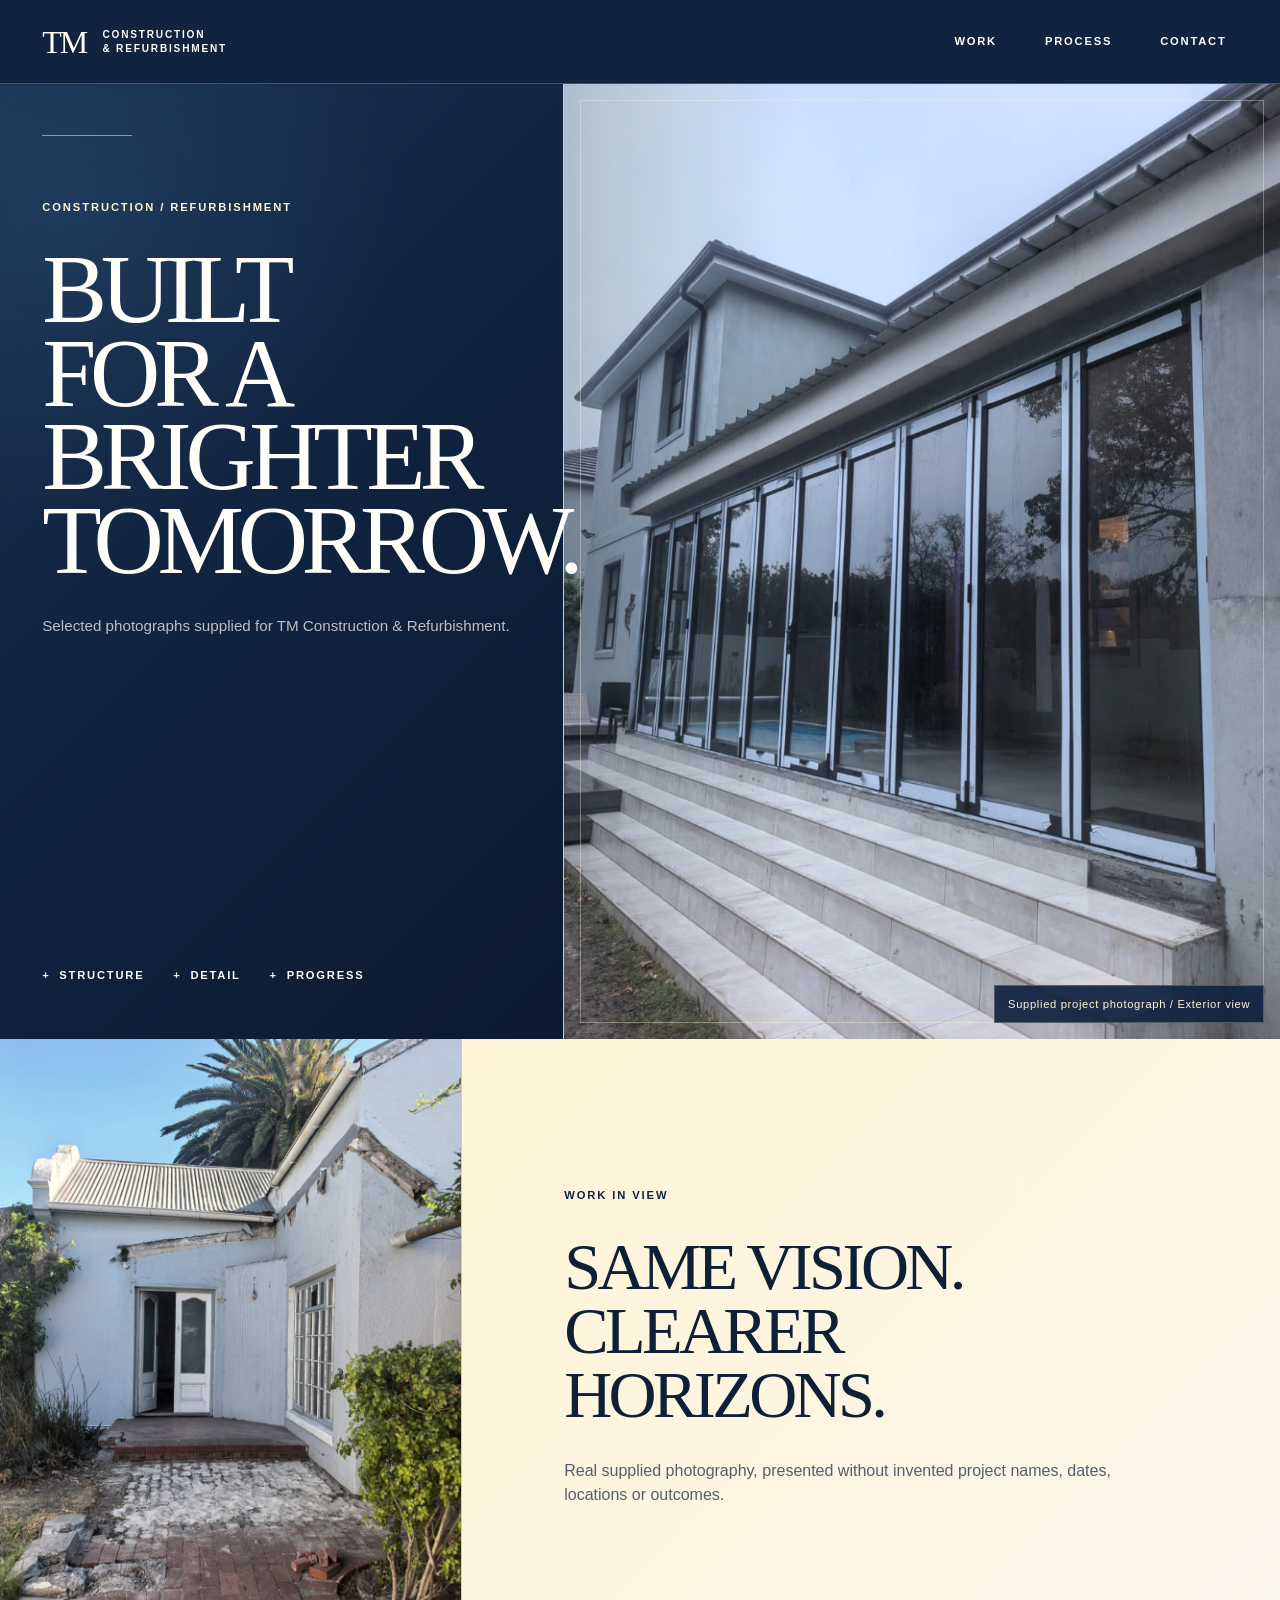
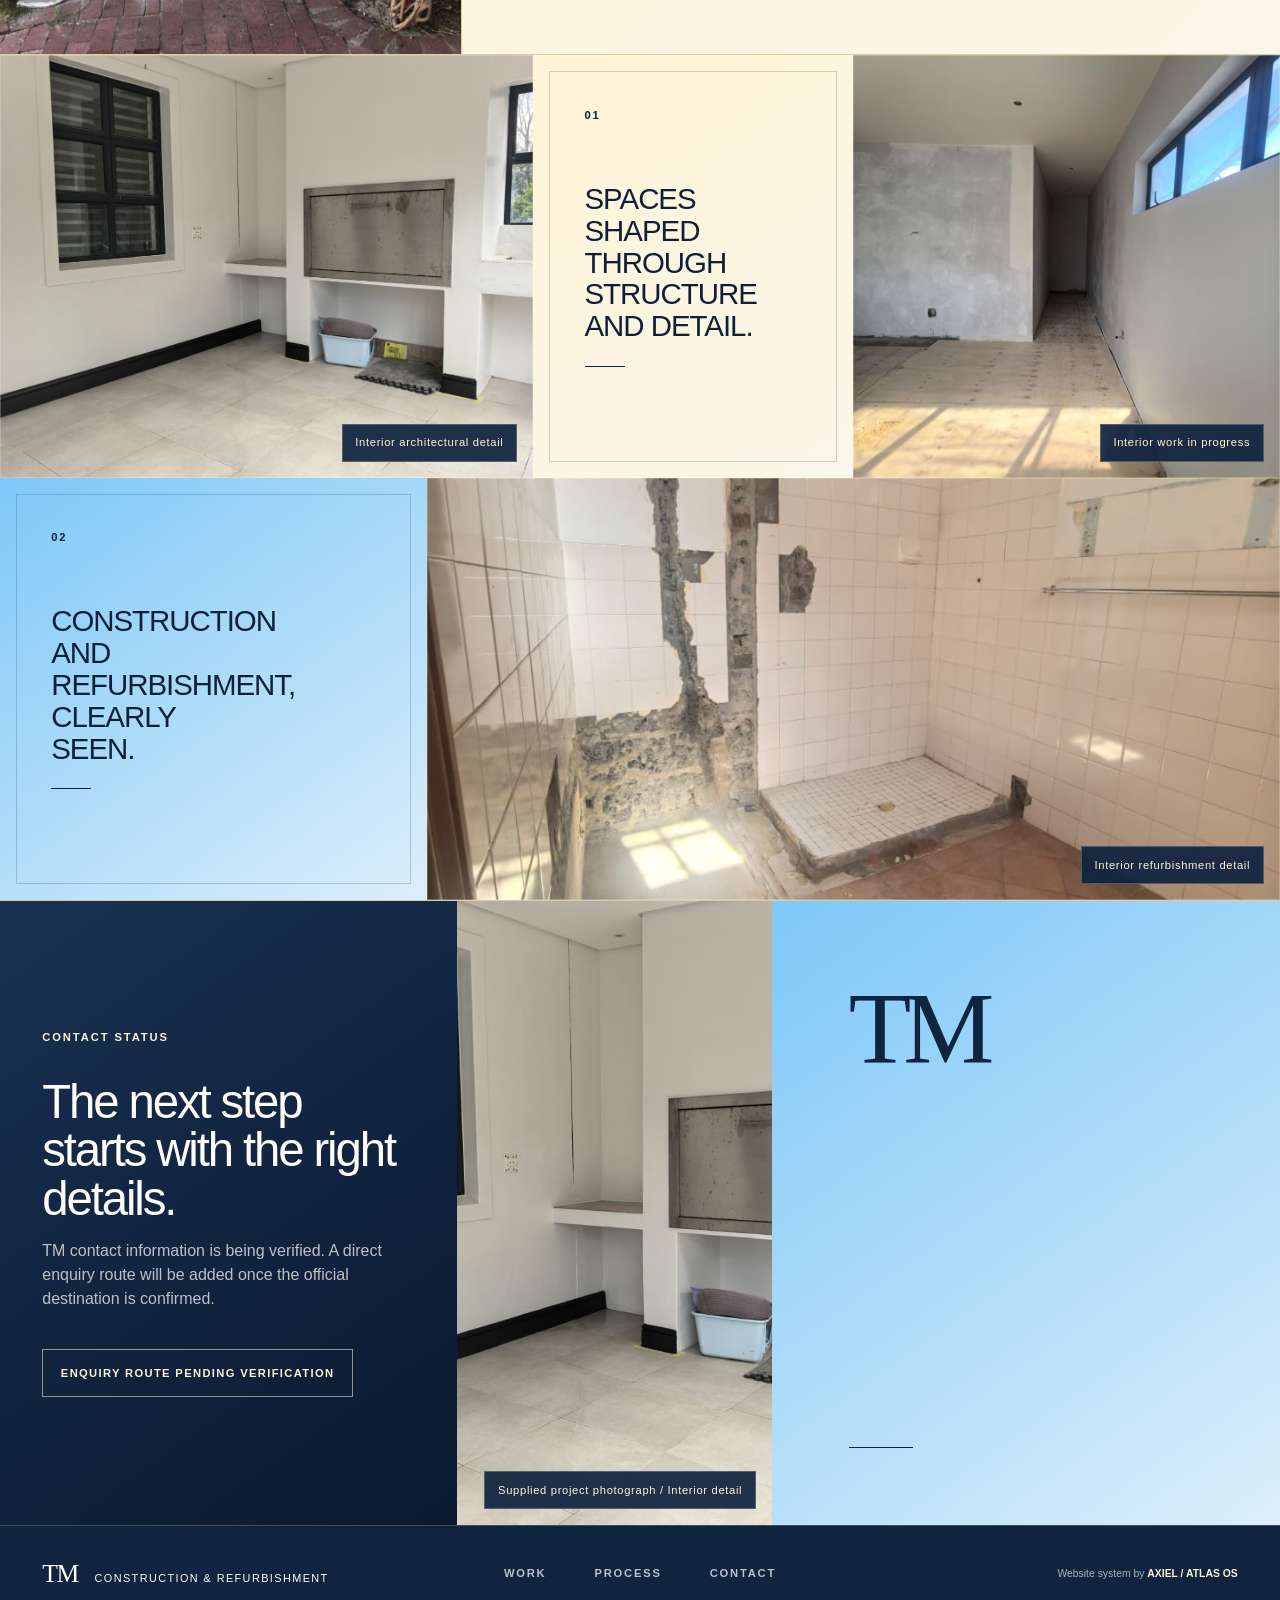
==== commit ab73595a: "Refine TM core palette and premium detailing" ====
--- a/index.html
+++ b/index.html
@@ -56,7 +56,7 @@
           <img src="assets/real-source/PHOTO-2026-08-18-12-47-27.jpg" alt="Interior with dark-framed windows and a built-in fireplace" width="1280" height="959" loading="lazy" />
           <figcaption>Interior architectural detail</figcaption>
         </figure>
-        <div class="statement-panel statement-stone">
+        <div class="statement-panel statement-solar">
           <span class="statement-index">01</span>
           <p>Spaces shaped through structure and detail.</p>
         </div>
--- a/style.css
+++ b/style.css
@@ -1,11 +1,14 @@
 :root {
   --navy: #10233f;
-  --navy-deep: #091726;
+  --navy-deep: #0b1a30;
+  --navy-soft: #183150;
   --sky: #7ec8f8;
+  --sky-soft: #dceefa;
   --solar: #fff4d6;
-  --stone: #e6e4df;
+  --solar-soft: #faf6ea;
+  --solar-line: #d9cda8;
   --ink: #0d2038;
-  --white: #fffdf7;
+  --white: #fffdf8;
   --sans: "Segoe UI", Helvetica, Arial, sans-serif;
   --serif: Georgia, "Times New Roman", serif;
   --page-pad: clamp(1rem, 3.3vw, 3.25rem);
@@ -13,13 +16,13 @@
 
 * { box-sizing: border-box; }
 html { scroll-behavior: smooth; }
-body { margin: 0; background: var(--navy-deep); color: var(--ink); font-family: var(--sans); line-height: 1.5; }
+body { margin: 0; background: var(--navy); color: var(--ink); font-family: var(--sans); line-height: 1.5; }
 img { display: block; width: 100%; }
 a { color: inherit; }
 .skip-link { position: fixed; left: 1rem; top: -5rem; z-index: 20; background: var(--solar); color: var(--navy); padding: 0.8rem 1rem; font-weight: 700; }
 .skip-link:focus { top: 1rem; }
 
-.site-header { min-height: 5.25rem; padding: 0 var(--page-pad); background: var(--navy-deep); color: var(--white); display: flex; align-items: center; justify-content: space-between; gap: 2rem; border-bottom: 1px solid rgba(255, 255, 255, 0.14); }
+.site-header { min-height: 5.25rem; padding: 0 var(--page-pad); background: var(--navy); color: var(--white); display: flex; align-items: center; justify-content: space-between; gap: 2rem; border-bottom: 1px solid rgba(255, 244, 214, 0.22); }
 .wordmark { min-height: 3rem; display: inline-flex; align-items: center; gap: 1rem; text-decoration: none; }
 .wordmark-tm { font: 2rem/1 var(--serif); letter-spacing: -0.06em; }
 .wordmark-name { font-size: 0.63rem; font-weight: 700; letter-spacing: 0.18em; line-height: 1.3; text-transform: uppercase; }
@@ -28,53 +31,57 @@
 .site-header nav a:hover, .site-footer nav a:hover { color: var(--solar); }
 
 .hero { min-height: calc(100svh - 5.25rem); display: grid; grid-template-columns: minmax(22rem, 0.88fr) minmax(0, 1.12fr); background: var(--navy); color: var(--white); }
-.hero-copy { position: relative; z-index: 1; padding: clamp(4.5rem, 9vw, 9rem) var(--page-pad) 3.5rem; display: flex; flex-direction: column; align-items: flex-start; }
+.hero-copy { position: relative; z-index: 1; padding: clamp(4.5rem, 9vw, 9rem) var(--page-pad) 3.5rem; display: flex; flex-direction: column; align-items: flex-start; background: radial-gradient(circle at 12% 12%, rgba(126, 200, 248, 0.09), transparent 34%), linear-gradient(135deg, var(--navy-soft), var(--navy) 48%, var(--navy-deep)); }
+.hero-copy::before { content: ""; position: absolute; top: clamp(2rem, 4vw, 4rem); left: var(--page-pad); width: clamp(3rem, 7vw, 7rem); border-top: 1px solid rgba(255, 244, 214, 0.52); }
 .eyebrow { margin: 0 0 2rem; color: var(--solar); font-size: 0.7rem; font-weight: 700; letter-spacing: 0.17em; text-transform: uppercase; }
 .eyebrow-dark { color: var(--navy); }
 h1 { margin: 0; max-width: 8ch; font: 400 clamp(4.2rem, 7.6vw, 8.6rem)/0.86 var(--serif); letter-spacing: -0.065em; text-transform: uppercase; }
 .hero-note { max-width: 30rem; margin: 2rem 0 0; color: rgba(255, 253, 247, 0.72); font-size: 0.95rem; }
 .hero-principles { margin-top: auto; padding-top: 4rem; display: flex; flex-wrap: wrap; gap: 0.8rem 1.8rem; color: var(--white); font-size: 0.7rem; font-weight: 700; letter-spacing: 0.16em; text-transform: uppercase; }
 .hero-principles span::before { content: "+"; margin-right: 0.55rem; color: var(--solar); }
-.hero-image { min-width: 0; margin: 0; position: relative; overflow: hidden; background: var(--sky); }
+.hero-image { min-width: 0; margin: 0; position: relative; overflow: hidden; background: var(--sky); border-left: 1px solid rgba(255, 244, 214, 0.34); }
+.hero-image::before { content: ""; position: absolute; z-index: 2; inset: 1rem; border: 1px solid rgba(255, 244, 214, 0.34); pointer-events: none; }
 .hero-image::after { content: ""; position: absolute; inset: 0; background: linear-gradient(90deg, rgba(9, 23, 38, 0.22), transparent 32%); pointer-events: none; }
 .hero-image img { height: 100%; object-fit: cover; object-position: 52% 52%; }
-.hero-image figcaption, .closing-image figcaption, .project-panel figcaption { position: absolute; z-index: 1; right: 1rem; bottom: 1rem; max-width: calc(100% - 2rem); padding: 0.55rem 0.7rem; background: rgba(9, 23, 38, 0.88); color: var(--white); font-size: 0.7rem; letter-spacing: 0.04em; }
+.hero-image figcaption, .closing-image figcaption, .project-panel figcaption { position: absolute; z-index: 3; right: 1rem; bottom: 1rem; max-width: calc(100% - 2rem); padding: 0.6rem 0.8rem; background: rgba(16, 35, 63, 0.92); color: var(--solar); border: 1px solid rgba(255, 244, 214, 0.24); font-size: 0.7rem; letter-spacing: 0.06em; }
 
-.work-intro { display: grid; grid-template-columns: minmax(16rem, 0.72fr) minmax(0, 1.28fr); background: var(--white); }
+.work-intro { display: grid; grid-template-columns: minmax(16rem, 0.72fr) minmax(0, 1.28fr); background: var(--solar); }
 .work-intro-image { min-height: 34rem; overflow: hidden; }
 .work-intro-image img { height: 100%; object-fit: cover; object-position: center 55%; filter: saturate(0.7) contrast(1.05); }
-.work-intro-copy { min-height: 34rem; padding: clamp(4rem, 8vw, 8rem); display: flex; flex-direction: column; justify-content: center; }
+.work-intro-copy { min-height: 34rem; padding: clamp(4rem, 8vw, 8rem); display: flex; flex-direction: column; justify-content: center; background: linear-gradient(135deg, var(--solar), var(--solar-soft)); border-left: 1px solid var(--solar-line); }
 .work-intro-copy h2 { margin: 0; max-width: 12ch; font: 400 clamp(3rem, 5.2vw, 6rem)/0.96 var(--serif); letter-spacing: -0.055em; text-transform: uppercase; }
 .work-intro-copy p:last-child { max-width: 36rem; margin: 2rem 0 0; color: #53606c; }
 
-.project-grid { display: grid; grid-template-columns: repeat(12, minmax(0, 1fr)); grid-template-rows: repeat(2, minmax(22rem, 33vw)); background: var(--stone); }
+.project-grid { display: grid; grid-template-columns: repeat(12, minmax(0, 1fr)); grid-template-rows: repeat(2, minmax(22rem, 33vw)); background: var(--solar); border-top: 1px solid var(--solar-line); border-bottom: 1px solid var(--solar-line); }
 .project-panel { min-width: 0; margin: 0; position: relative; overflow: hidden; }
+.project-panel::after { content: ""; position: absolute; inset: 0; box-shadow: inset 0 0 0 1px rgba(255, 244, 214, 0.24); pointer-events: none; }
 .project-panel img { height: 100%; object-fit: cover; }
 .project-panel-large { grid-column: 1 / span 5; }
 .project-panel-large img { object-position: center 53%; }
-.statement-stone { grid-column: 6 / span 3; background: var(--stone); }
+.statement-solar { grid-column: 6 / span 3; background: linear-gradient(145deg, var(--solar), var(--solar-soft)); }
 .project-panel-tall { grid-column: 9 / span 4; }
 .project-panel-tall img { object-position: center center; }
-.statement-sky { grid-column: 1 / span 4; background: var(--sky); }
+.statement-sky { grid-column: 1 / span 4; background: linear-gradient(145deg, var(--sky), var(--sky-soft)); }
 .project-panel-wide { grid-column: 5 / span 8; }
 .project-panel-wide img { object-position: center 52%; }
-.statement-panel { padding: clamp(2rem, 4vw, 4.5rem); display: flex; flex-direction: column; justify-content: space-between; }
+.statement-panel { padding: clamp(2rem, 4vw, 4.5rem); display: flex; flex-direction: column; justify-content: space-between; position: relative; }
+.statement-panel::before { content: ""; position: absolute; inset: 1rem; border: 1px solid rgba(16, 35, 63, 0.2); pointer-events: none; }
 .statement-index { font-size: 0.7rem; font-weight: 700; letter-spacing: 0.16em; }
 .statement-panel p { max-width: 12ch; margin: auto 0; font-size: clamp(1.5rem, 2.3vw, 2.7rem); letter-spacing: -0.035em; line-height: 1.08; text-transform: uppercase; }
 .statement-panel p::after { content: ""; display: block; width: 2.5rem; margin-top: 1.5rem; border-top: 1px solid currentColor; }
 
 .closing { display: grid; grid-template-columns: minmax(19rem, 0.9fr) minmax(15rem, 0.62fr) minmax(16rem, 1fr); min-height: 39rem; }
-.closing-copy { padding: clamp(4rem, 6vw, 6.5rem) var(--page-pad); background: var(--navy); color: var(--white); display: flex; flex-direction: column; justify-content: center; }
+.closing-copy { padding: clamp(4rem, 6vw, 6.5rem) var(--page-pad); background: linear-gradient(145deg, var(--navy-soft), var(--navy) 55%, var(--navy-deep)); color: var(--white); display: flex; flex-direction: column; justify-content: center; }
 .closing-copy h2 { max-width: 15ch; margin: 0; font-size: clamp(2.1rem, 3.7vw, 4.2rem); font-weight: 500; letter-spacing: -0.045em; line-height: 1.02; }
 .closing-copy > p:not(.eyebrow) { max-width: 34rem; color: rgba(255, 253, 247, 0.72); }
-.contact-status { align-self: flex-start; margin-top: 1.4rem; padding: 0.85rem 1rem; border: 1px solid rgba(255, 255, 255, 0.52); color: var(--white); font-size: 0.7rem; font-weight: 700; letter-spacing: 0.12em; text-transform: uppercase; }
+.contact-status { align-self: flex-start; margin-top: 1.4rem; padding: 0.9rem 1.1rem; border: 1px solid rgba(255, 244, 214, 0.55); color: var(--solar); font-size: 0.7rem; font-weight: 700; letter-spacing: 0.12em; text-transform: uppercase; }
 .closing-image { min-width: 0; margin: 0; position: relative; overflow: hidden; }
 .closing-image img { height: 100%; object-fit: cover; object-position: center 50%; }
-.closing-sky { padding: clamp(3rem, 6vw, 6rem); background: var(--sky); color: var(--navy); display: flex; flex-direction: column; justify-content: space-between; }
+.closing-sky { padding: clamp(3rem, 6vw, 6rem); background: linear-gradient(145deg, var(--sky), var(--sky-soft)); color: var(--navy); display: flex; flex-direction: column; justify-content: space-between; }
 .closing-sky span { font: 400 clamp(4rem, 8vw, 8rem)/1 var(--serif); letter-spacing: -0.08em; }
 .closing-sky i { width: 4rem; border-top: 1px solid var(--navy); }
 
-.site-footer { min-height: 6rem; padding: 1.25rem var(--page-pad); background: var(--navy-deep); color: #b9c3ca; display: grid; grid-template-columns: 1fr auto 1fr; align-items: center; gap: 2rem; }
+.site-footer { min-height: 6rem; padding: 1.25rem var(--page-pad); background: var(--navy); color: #b9c3ca; display: grid; grid-template-columns: 1fr auto 1fr; align-items: center; gap: 2rem; border-top: 1px solid rgba(255, 244, 214, 0.2); }
 .footer-wordmark { color: var(--white); font-size: 0.68rem; letter-spacing: 0.13em; text-decoration: none; text-transform: uppercase; }
 .footer-wordmark strong { margin-right: 0.75rem; font: 400 1.6rem/1 var(--serif); letter-spacing: -0.05em; }
 .axiel-signature { justify-self: end; color: #a9b3ba; font-size: 0.65rem; text-decoration: none; }
@@ -86,7 +93,7 @@
   h1 { font-size: clamp(4rem, 8.5vw, 6.2rem); }
   .project-grid { grid-template-rows: repeat(2, minmax(20rem, 42vw)); }
   .project-panel-large { grid-column: 1 / span 7; }
-  .statement-stone { grid-column: 8 / span 5; }
+  .statement-solar { grid-column: 8 / span 5; }
   .project-panel-tall { display: none; }
   .statement-sky { grid-column: 1 / span 5; }
   .project-panel-wide { grid-column: 6 / span 7; }
@@ -112,7 +119,7 @@
   .work-intro-copy h2 { font-size: clamp(2.8rem, 14vw, 4.3rem); }
   .work-intro-image { min-height: 0; height: 34rem; }
   .project-grid { display: grid; grid-template-columns: 1fr; grid-template-rows: none; }
-  .project-panel-large, .statement-stone, .project-panel-tall, .statement-sky, .project-panel-wide { grid-column: auto; display: block; }
+  .project-panel-large, .statement-solar, .project-panel-tall, .statement-sky, .project-panel-wide { grid-column: auto; display: block; }
   .project-panel { height: 30rem; }
   .project-panel-tall { height: 34rem; }
   .statement-panel { min-height: 19rem; padding: 2rem var(--page-pad); }
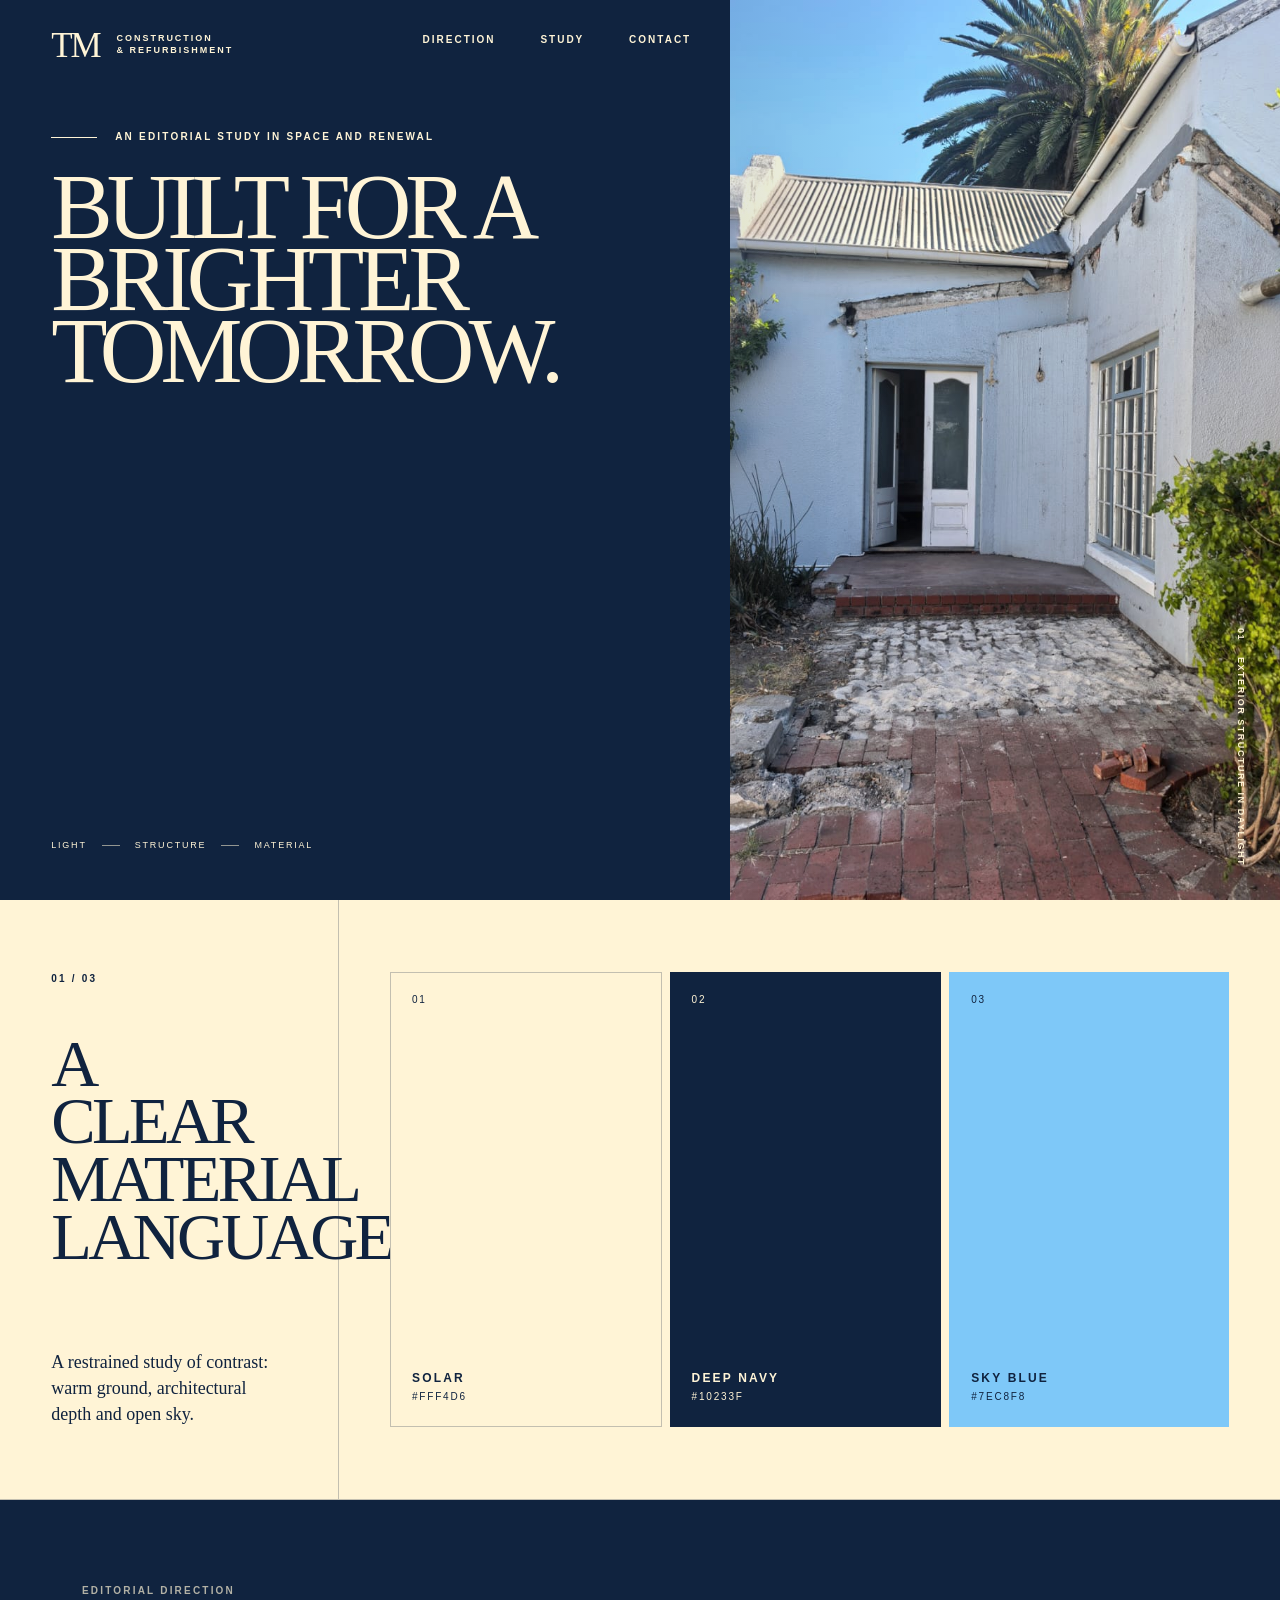
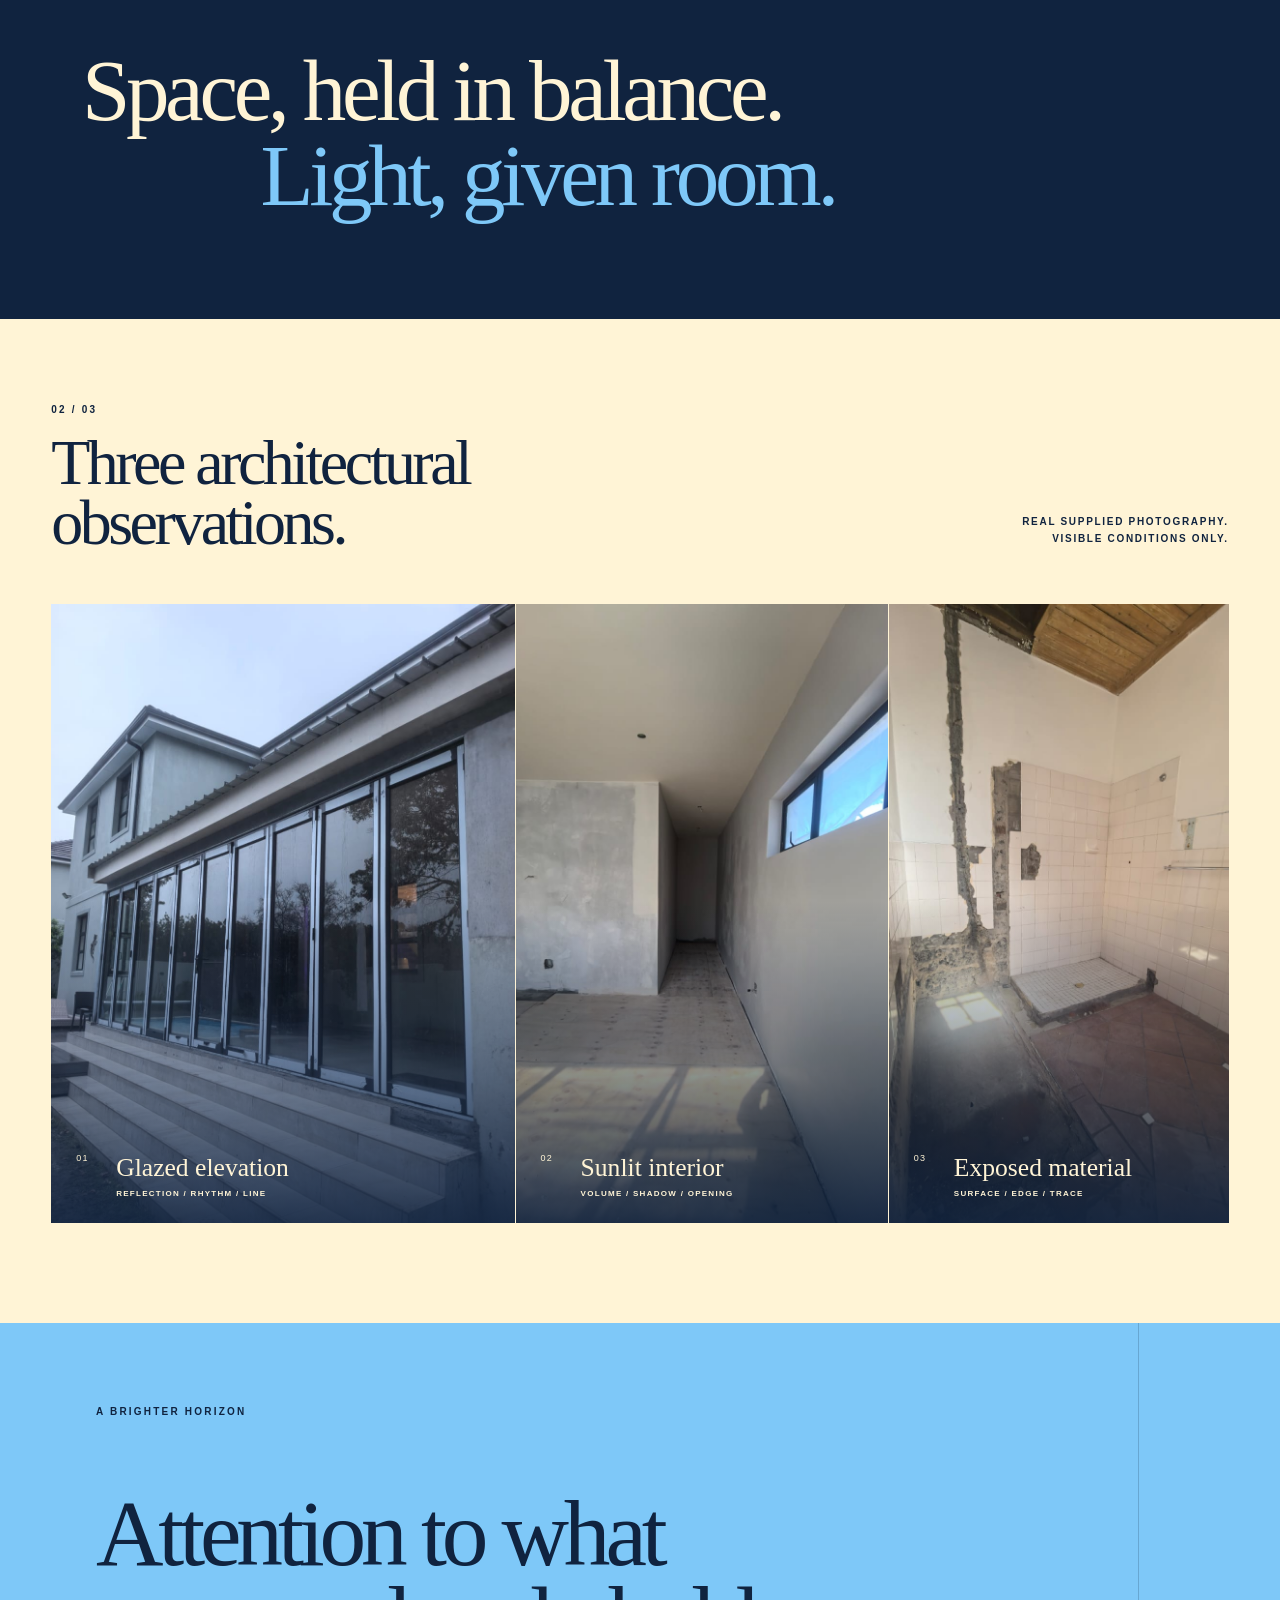
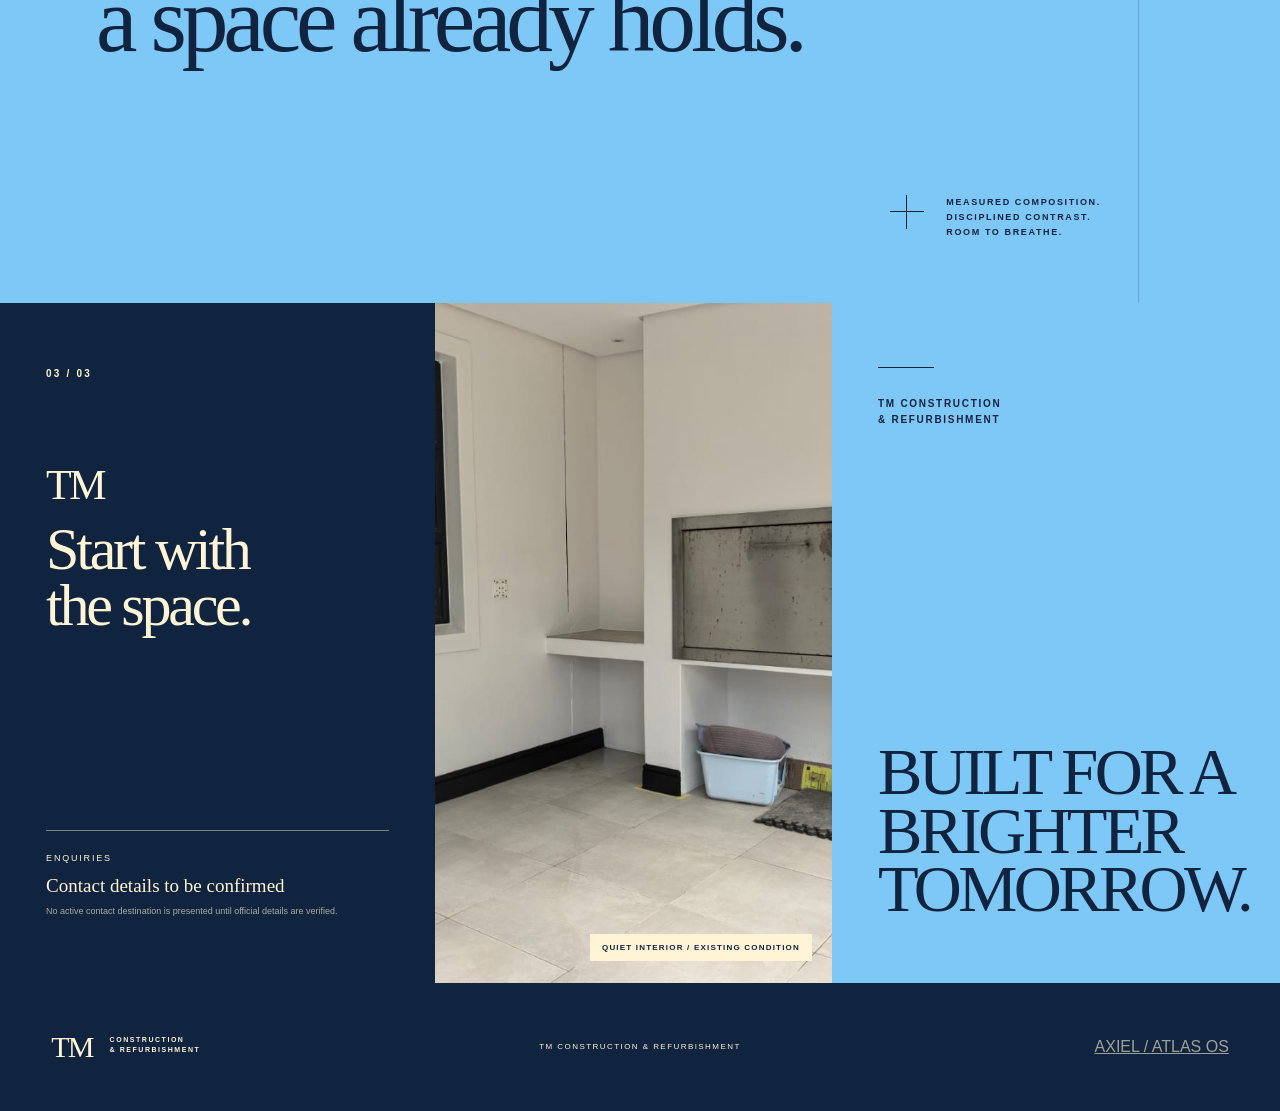
==== commit 0075151a: "Integrate distinct mobile and desktop experiences" ====
--- a/index.html
+++ b/index.html
@@ -1,106 +1,219 @@
 ﻿<!doctype html>
 <html lang="en">
-  <head>
-    <meta charset="utf-8" />
-    <meta name="viewport" content="width=device-width, initial-scale=1" />
-    <meta name="description" content="TM Construction &amp; Refurbishment - selected project photography." />
-    <title>TM Construction &amp; Refurbishment</title>
-    <link rel="stylesheet" href="style.css" />
-  </head>
-  <body>
-    <a class="skip-link" href="#main-content">Skip to content</a>
-
-    <header class="site-header">
-      <a class="wordmark" href="#top" aria-label="TM Construction and Refurbishment home">
-        <span class="wordmark-tm">TM</span>
-        <span class="wordmark-name">Construction<br />&amp; Refurbishment</span>
+<head>
+  <meta charset="utf-8">
+  <meta name="viewport" content="width=device-width, initial-scale=1">
+  <meta name="description" content="TM Construction &amp; Refurbishment - selected project photography.">
+  <title>TM Construction &amp; Refurbishment</title>
+  <link rel="stylesheet" href="mobile.css" media="(max-width: 767px)">
+  <link rel="stylesheet" href="desktop.css" media="(min-width: 768px)">
+</head>
+<body>
+  <div class="mobile-experience">
+    <a class="skip-link" href="#m-main">Skip to content</a>
+    <div class="mobile-canvas">
+      <header class="site-header" aria-label="Primary navigation">
+        <a class="brand" href="#m-top" aria-label="TM Construction and Refurbishment, back to top">
+          <span class="brand-mark" aria-hidden="true">TM</span>
+          <span class="brand-name">Construction<br>&amp; Refurbishment</span>
+        </a>
+        <nav>
+          <a href="#m-study">Study</a>
+          <a href="#m-contact">Enquiries</a>
+        </nav>
+      </header>
+
+      <main id="m-main">
+        <section class="hero" id="m-top" aria-labelledby="m-hero-title">
+          <div class="hero-kicker">A study in spatial change</div>
+          <h1 id="m-hero-title">
+            <span>Built for a</span>
+            <span>brighter</span>
+            <span>tomorrow.</span>
+          </h1>
+          <figure class="hero-image">
+            <img src="assets/real-source/PHOTO-2026-08-18-12-47-26.jpg" width="959" height="1280" alt="Long glazed exterior with a stepped tiled threshold">
+          </figure>
+          <div class="hero-index" aria-hidden="true">01 <span></span> 04</div>
+          <p class="hero-note">Light<br>Line<br>Volume</p>
+        </section>
+
+        <section class="opening" aria-labelledby="m-opening-title">
+          <p class="eyebrow">Real supplied photography</p>
+          <h2 id="m-opening-title">See the space.<br><em>Then see beyond it.</em></h2>
+          <p class="opening-copy">An editorial study of existing structure, natural light and changing interior planes.</p>
+          <figure class="opening-image">
+            <img src="assets/real-source/PHOTO-2026-08-18-12-41-39.jpg" width="959" height="1280" loading="lazy" alt="Existing white exterior around an open doorway with exposed masonry">
+            <figcaption>Existing exterior<br>Masonry junction</figcaption>
+          </figure>
+          <div class="opening-rule" aria-hidden="true"><span>Form</span><i></i><span>Future</span></div>
+        </section>
+
+        <section class="study" id="m-study" aria-labelledby="m-study-title">
+          <div class="study-heading">
+            <p class="eyebrow">Site observations / 01&mdash;04</p>
+            <h2 id="m-study-title">Details hold<br>the whole.</h2>
+            <p>Swipe the image study.</p>
+          </div>
+          <div class="reel" role="region" aria-label="Supplied site photography" tabindex="0">
+            <figure class="card card-tall">
+              <img src="assets/real-source/PHOTO-2026-08-18-12-41-37.jpg" width="959" height="1280" loading="lazy" alt="Plastered passage with a high window and sunlight across the floor">
+              <figcaption><b>01</b><span>Plastered passage<br>Window light</span></figcaption>
+            </figure>
+            <figure class="card card-wide">
+              <img src="assets/real-source/PHOTO-2026-08-18-12-47-27.jpg" width="1280" height="959" loading="lazy" alt="Light interior with black-framed windows and a fireplace opening">
+              <figcaption><b>02</b><span>Interior<br>Window and fireplace</span></figcaption>
+            </figure>
+            <figure class="card card-tall">
+              <img src="assets/real-source/PHOTO-2026-08-18-12-41-40.jpg" width="959" height="1280" loading="lazy" alt="Interior with exposed wall sections, white tiles and terracotta floor tiles">
+              <figcaption><b>03</b><span>Exposed wall<br>Tiled surfaces</span></figcaption>
+            </figure>
+            <figure class="card card-wide">
+              <img src="assets/real-source/PHOTO-2026-08-18-12-47-26.jpg" width="959" height="1280" loading="lazy" alt="Reflective glazed exterior above a tiled stair">
+              <figcaption><b>04</b><span>Glazed exterior<br>Line and reflection</span></figcaption>
+            </figure>
+          </div>
+        </section>
+
+        <section class="interlude" aria-label="Concept statement">
+          <div class="interlude-number" aria-hidden="true">TM</div>
+          <p>Structure creates<br>the rhythm.</p>
+          <div class="interlude-line" aria-hidden="true"></div>
+        </section>
+
+        <section class="closing" id="m-contact" aria-labelledby="m-closing-title">
+          <figure class="closing-image">
+            <img src="assets/real-source/PHOTO-2026-08-18-12-47-27.jpg" width="1280" height="959" loading="lazy" alt="Bright interior with black-framed windows and a built-in fireplace">
+          </figure>
+          <div class="closing-panel">
+            <p class="eyebrow">TM Construction &amp; Refurbishment</p>
+            <h2 id="m-closing-title">A brighter<br>tomorrow.</h2>
+            <div class="contact-status" aria-label="Contact details are pending verification">
+              <span>Enquiries</span>
+              <strong>Contact route pending verification</strong>
+              <small>Official contact details have not yet been confirmed.</small>
+            </div>
+          </div>
+        </section>
+      </main>
+
+      <footer>
+        <a class="footer-brand" href="#m-top" aria-label="TM Construction and Refurbishment, back to top">
+          <span aria-hidden="true">TM</span>
+          <small>Construction<br>&amp; Refurbishment</small>
+        </a>
+        <a class="axiel-signature" href="https://axiel.co.za/" aria-label="Website system by AXIEL, built on ATLAS OS">
+          <small>Website system by</small>
+          <span>AXIEL / ATLAS OS</span>
+        </a>
+      </footer>
+    </div>
+  </div>
+
+  <div class="desktop-experience">
+    <a class="skip-link" href="#d-main">Skip to content</a>
+    <header class="hero" id="d-top">
+      <div class="hero__nav">
+        <a class="identity" href="#d-top" aria-label="TM Construction and Refurbishment, top">
+          <span class="identity__mark">TM</span>
+          <span class="identity__name">Construction<br>&amp; Refurbishment</span>
+        </a>
+        <nav aria-label="Primary navigation">
+          <a href="#d-direction">Direction</a>
+          <a href="#d-study">Study</a>
+          <a href="#d-contact">Contact</a>
+        </nav>
+      </div>
+      <div class="hero__copy">
+        <p class="eyebrow">An editorial study in space and renewal</p>
+        <h1>Built for a<br>brighter<br>tomorrow.</h1>
+        <div class="hero__foot"><span>Light</span><i></i><span>Structure</span><i></i><span>Material</span></div>
+      </div>
+      <figure class="hero__image">
+        <img src="assets/real-source/PHOTO-2026-08-18-12-41-39.jpg" width="959" height="1280" alt="White exterior walls beneath a palm tree and clear blue sky">
+        <figcaption><span>01</span> Exterior structure in daylight</figcaption>
+      </figure>
+    </header>
+
+    <main id="d-main">
+      <section class="direction" id="d-direction" aria-labelledby="d-direction-title">
+        <div class="direction__intro">
+          <p class="section-index">01 / 03</p>
+          <h2 id="d-direction-title">A clear<br>material<br>language.</h2>
+          <p class="body-copy">A restrained study of contrast: warm ground, architectural depth and open sky.</p>
+        </div>
+        <div class="palette" aria-label="Core colour palette">
+          <article class="swatch swatch--solar"><span class="swatch__number">01</span><div><h3>Solar</h3><p>#FFF4D6</p></div></article>
+          <article class="swatch swatch--navy"><span class="swatch__number">02</span><div><h3>Deep Navy</h3><p>#10233F</p></div></article>
+          <article class="swatch swatch--sky"><span class="swatch__number">03</span><div><h3>Sky Blue</h3><p>#7EC8F8</p></div></article>
+        </div>
+      </section>
+
+      <section class="statement" aria-label="Design statement">
+        <p class="section-index">Editorial direction</p>
+        <p class="statement__line">Space, held in balance.</p>
+        <p class="statement__line statement__line--shift">Light, given room.</p>
+      </section>
+
+      <section class="study" id="d-study" aria-labelledby="d-study-title">
+        <div class="study__heading">
+          <div><p class="section-index">02 / 03</p><h2 id="d-study-title">Three architectural<br>observations.</h2></div>
+          <p>Real supplied photography.<br>Visible conditions only.</p>
+        </div>
+        <div class="panels">
+          <figure class="panel panel--wide">
+            <img src="assets/real-source/PHOTO-2026-08-18-12-47-26.jpg" width="959" height="1280" alt="Long glazed exterior elevation with tiled steps">
+            <figcaption><span>01</span><strong>Glazed elevation</strong><small>Reflection / rhythm / line</small></figcaption>
+          </figure>
+          <figure class="panel panel--tall">
+            <img src="assets/real-source/PHOTO-2026-08-18-12-41-37.jpg" width="959" height="1280" alt="Unfinished interior with sunlight casting long window shadows across the floor">
+            <figcaption><span>02</span><strong>Sunlit interior</strong><small>Volume / shadow / opening</small></figcaption>
+          </figure>
+          <figure class="panel panel--detail">
+            <img src="assets/real-source/PHOTO-2026-08-18-12-41-40.jpg" width="959" height="1280" alt="Interior with exposed wall channels, retained white tiles and terracotta floor tiles">
+            <figcaption><span>03</span><strong>Exposed material</strong><small>Surface / edge / trace</small></figcaption>
+          </figure>
+        </div>
+      </section>
+
+      <section class="horizon" aria-labelledby="d-horizon-title">
+        <p class="section-index">A brighter horizon</p>
+        <h2 id="d-horizon-title">Attention to what<br>a space already holds.</h2>
+        <div class="horizon__note"><span class="cross" aria-hidden="true"></span><p>Measured composition.<br>Disciplined contrast.<br>Room to breathe.</p></div>
+      </section>
+
+      <section class="closing" id="d-contact" aria-label="Closing composition and contact status">
+        <div class="closing__navy">
+          <p class="section-index">03 / 03</p>
+          <p class="closing__mark">TM</p>
+          <h2>Start with<br>the space.</h2>
+          <div class="contact-status">
+            <span>Enquiries</span>
+            <strong>Contact details to be confirmed</strong>
+            <small>No active contact destination is presented until official details are verified.</small>
+          </div>
+        </div>
+        <figure class="closing__image">
+          <img src="assets/real-source/PHOTO-2026-08-18-12-47-27.jpg" width="1280" height="959" alt="Bright interior with black-framed windows and a built-in fireplace">
+          <figcaption>Quiet interior / existing condition</figcaption>
+        </figure>
+        <div class="closing__sky">
+          <span class="closing__rule"></span>
+          <p>TM Construction<br>&amp; Refurbishment</p>
+          <h2>Built for a<br>brighter<br>tomorrow.</h2>
+        </div>
+      </section>
+    </main>
+
+    <footer>
+      <a class="identity identity--footer" href="#d-top" aria-label="TM Construction and Refurbishment, back to top">
+        <span class="identity__mark">TM</span>
+        <span class="identity__name">Construction<br>&amp; Refurbishment</span>
       </a>
-      <nav aria-label="Primary navigation">
-        <a href="#work">Work</a>
-        <a href="#process">Process</a>
-        <a href="#contact">Contact</a>
-      </nav>
-    </header>
-
-    <main id="main-content">
-      <section class="hero" id="top" aria-labelledby="hero-title">
-        <div class="hero-copy">
-          <p class="eyebrow">Construction / Refurbishment</p>
-          <h1 id="hero-title">Built for a<br />brighter<br />tomorrow.</h1>
-          <p class="hero-note">Selected photographs supplied for TM Construction &amp; Refurbishment.</p>
-          <div class="hero-principles" aria-label="Project principles">
-            <span>Structure</span>
-            <span>Detail</span>
-            <span>Progress</span>
-          </div>
-        </div>
-        <figure class="hero-image">
-          <img src="assets/real-source/PHOTO-2026-08-18-12-47-26.jpg" alt="Exterior glazing and tiled steps at a residential building" width="959" height="1280" fetchpriority="high" />
-          <figcaption>Supplied project photograph / Exterior view</figcaption>
-        </figure>
-      </section>
-
-      <section class="work-intro" id="work" aria-labelledby="work-title">
-        <div class="work-intro-image">
-          <img src="assets/real-source/PHOTO-2026-08-18-12-41-39.jpg" alt="Exterior wall and entrance during refurbishment" width="959" height="1280" loading="lazy" />
-        </div>
-        <div class="work-intro-copy">
-          <p class="eyebrow eyebrow-dark">Work in view</p>
-          <h2 id="work-title">Same vision.<br />Clearer horizons.</h2>
-          <p>Real supplied photography, presented without invented project names, dates, locations or outcomes.</p>
-        </div>
-      </section>
-
-      <section class="project-grid" id="process" aria-label="Selected project views">
-        <figure class="project-panel project-panel-large">
-          <img src="assets/real-source/PHOTO-2026-08-18-12-47-27.jpg" alt="Interior with dark-framed windows and a built-in fireplace" width="1280" height="959" loading="lazy" />
-          <figcaption>Interior architectural detail</figcaption>
-        </figure>
-        <div class="statement-panel statement-solar">
-          <span class="statement-index">01</span>
-          <p>Spaces shaped through structure and detail.</p>
-        </div>
-        <figure class="project-panel project-panel-tall">
-          <img src="assets/real-source/PHOTO-2026-08-18-12-41-37.jpg" alt="Sunlit interior corridor during refurbishment" width="959" height="1280" loading="lazy" />
-          <figcaption>Interior work in progress</figcaption>
-        </figure>
-        <div class="statement-panel statement-sky">
-          <span class="statement-index">02</span>
-          <p>Construction and refurbishment, clearly seen.</p>
-        </div>
-        <figure class="project-panel project-panel-wide">
-          <img src="assets/real-source/PHOTO-2026-08-18-12-41-40.jpg" alt="Bathroom area during refurbishment with exposed wall sections" width="959" height="1280" loading="lazy" />
-          <figcaption>Interior refurbishment detail</figcaption>
-        </figure>
-      </section>
-
-      <section class="closing" id="contact" aria-labelledby="contact-title">
-        <div class="closing-copy">
-          <p class="eyebrow">Contact status</p>
-          <h2 id="contact-title">The next step starts with the right details.</h2>
-          <p>TM contact information is being verified. A direct enquiry route will be added once the official destination is confirmed.</p>
-          <span class="contact-status">Enquiry route pending verification</span>
-        </div>
-        <figure class="closing-image">
-          <img src="assets/real-source/PHOTO-2026-08-18-12-47-27.jpg" alt="Interior with dark-framed windows and a built-in fireplace" width="1280" height="959" loading="lazy" />
-          <figcaption>Supplied project photograph / Interior detail</figcaption>
-        </figure>
-        <div class="closing-sky" aria-hidden="true">
-          <span>TM</span>
-          <i></i>
-        </div>
-      </section>
-    </main>
-
-    <footer class="site-footer">
-      <a class="footer-wordmark" href="#top"><strong>TM</strong> Construction &amp; Refurbishment</a>
-      <nav aria-label="Footer navigation">
-        <a href="#work">Work</a>
-        <a href="#process">Process</a>
-        <a href="#contact">Contact</a>
-      </nav>
-      <a class="axiel-signature" href="https://axiel.co.za/" aria-label="Website system by AXIEL, built on ATLAS OS">Website system by <strong>AXIEL / ATLAS OS</strong></a>
+      <p>TM Construction &amp; Refurbishment</p>
+      <a class="signature" href="https://axiel.co.za/" aria-label="Website system by AXIEL, built on ATLAS OS">AXIEL / ATLAS OS</a>
     </footer>
-  </body>
+  </div>
+</body>
 </html>
 
--- a/mobile.css
+++ b/mobile.css
@@ -0,0 +1,637 @@
+:root {
+  --solar: #fff4d6;
+  --navy: #10233f;
+  --sky: #7ec8f8;
+  --ink: #071321;
+  --paper: #fffdf7;
+  --serif: Georgia, "Times New Roman", Times, serif;
+  --sans: Arial, Helvetica, sans-serif;
+}
+
+.desktop-experience { display: none !important; }
+.mobile-experience { display: block; }
+
+* {
+  box-sizing: border-box;
+}
+
+html {
+  scroll-behavior: smooth;
+  background: var(--navy);
+}
+
+body {
+  margin: 0;
+  color: var(--navy);
+  background: var(--navy);
+  font-family: var(--sans);
+  overflow-x: hidden;
+}
+
+img {
+  display: block;
+  width: 100%;
+  height: 100%;
+  object-fit: cover;
+}
+
+a {
+  color: inherit;
+}
+
+a:focus-visible,
+[tabindex]:focus-visible {
+  outline: 3px solid var(--sky);
+  outline-offset: 4px;
+}
+
+.skip-link {
+  position: fixed;
+  z-index: 100;
+  top: 8px;
+  left: 8px;
+  padding: 12px 16px;
+  color: var(--navy);
+  background: var(--solar);
+  transform: translateY(-150%);
+}
+
+.skip-link:focus {
+  transform: translateY(0);
+}
+
+.mobile-canvas {
+  width: 100%;
+  max-width: 430px;
+  margin: 0 auto;
+  background: var(--solar);
+  overflow: hidden;
+}
+
+.site-header {
+  position: absolute;
+  z-index: 10;
+  top: 0;
+  left: 50%;
+  width: min(100%, 430px);
+  transform: translateX(-50%);
+  min-height: 78px;
+  padding: 13px 18px;
+  display: flex;
+  align-items: flex-start;
+  justify-content: space-between;
+  color: var(--solar);
+}
+
+.brand,
+.footer-brand {
+  display: inline-flex;
+  align-items: center;
+  min-height: 48px;
+  text-decoration: none;
+}
+
+.brand-mark,
+.footer-brand > span {
+  margin-right: 9px;
+  font-family: var(--serif);
+  font-size: 30px;
+  line-height: 1;
+}
+
+.brand-name,
+.footer-brand small {
+  padding-left: 9px;
+  border-left: 1px solid currentColor;
+  font-size: 7px;
+  font-weight: 700;
+  line-height: 1.5;
+  letter-spacing: 0.16em;
+  text-transform: uppercase;
+}
+
+nav {
+  display: flex;
+  gap: 2px;
+}
+
+nav a {
+  min-height: 44px;
+  padding: 15px 7px 8px;
+  font-size: 8px;
+  font-weight: 700;
+  letter-spacing: 0.13em;
+  text-decoration: none;
+  text-transform: uppercase;
+}
+
+.hero {
+  position: relative;
+  min-height: 790px;
+  padding: 116px 18px 32px;
+  color: var(--solar);
+  background: var(--navy);
+  isolation: isolate;
+}
+
+.hero::before {
+  content: "";
+  position: absolute;
+  z-index: -2;
+  top: 0;
+  right: 0;
+  width: 31%;
+  height: 46%;
+  background: var(--sky);
+}
+
+.hero::after {
+  content: "";
+  position: absolute;
+  z-index: -1;
+  top: 78px;
+  right: 28%;
+  width: 1px;
+  height: 256px;
+  background: rgba(255, 244, 214, 0.55);
+}
+
+.hero-kicker,
+.eyebrow {
+  font-size: 9px;
+  font-weight: 700;
+  line-height: 1.4;
+  letter-spacing: 0.22em;
+  text-transform: uppercase;
+}
+
+.hero-kicker {
+  width: 48%;
+  margin-bottom: 26px;
+}
+
+.hero h1 {
+  position: relative;
+  z-index: 2;
+  width: calc(100% + 4px);
+  margin: 0;
+  font-family: var(--serif);
+  font-size: clamp(57px, 15.7vw, 68px);
+  font-weight: 400;
+  line-height: 0.81;
+  letter-spacing: -0.055em;
+  text-transform: uppercase;
+}
+
+.hero h1 span {
+  display: block;
+}
+
+.hero h1 span:first-child {
+  margin-bottom: 8px;
+  font-family: var(--sans);
+  font-size: 12px;
+  font-weight: 700;
+  line-height: 1;
+  letter-spacing: 0.18em;
+}
+
+.hero h1 span:last-child {
+  margin-left: 20px;
+  color: var(--sky);
+}
+
+.hero-image {
+  position: absolute;
+  z-index: 1;
+  right: 0;
+  bottom: 0;
+  width: 69%;
+  height: 407px;
+  margin: 0;
+  border-left: 1px solid var(--solar);
+}
+
+.hero-image img {
+  object-position: 52% center;
+  filter: saturate(0.78) contrast(1.06);
+}
+
+.hero-index {
+  position: absolute;
+  z-index: 3;
+  right: 15px;
+  top: 335px;
+  display: flex;
+  align-items: center;
+  gap: 7px;
+  color: var(--navy);
+  font-size: 8px;
+  font-weight: 700;
+  letter-spacing: 0.12em;
+}
+
+.hero-index span {
+  width: 31px;
+  height: 1px;
+  background: currentColor;
+}
+
+.hero-note {
+  position: absolute;
+  z-index: 3;
+  left: 18px;
+  bottom: 31px;
+  width: 86px;
+  margin: 0;
+  padding-top: 48px;
+  font-size: 10px;
+  line-height: 1.7;
+  letter-spacing: 0.2em;
+  text-transform: uppercase;
+}
+
+.hero-note::before,
+.hero-note::after {
+  content: "";
+  position: absolute;
+  top: 18px;
+  left: 0;
+  background: currentColor;
+}
+
+.hero-note::before {
+  width: 28px;
+  height: 1px;
+}
+
+.hero-note::after {
+  left: 14px;
+  top: 4px;
+  width: 1px;
+  height: 28px;
+}
+
+.opening {
+  position: relative;
+  min-height: 930px;
+  padding: 78px 18px 70px;
+  background: var(--solar);
+}
+
+.opening h2,
+.study h2,
+.closing h2 {
+  margin: 23px 0 0;
+  font-family: var(--serif);
+  font-size: clamp(45px, 12.3vw, 53px);
+  font-weight: 400;
+  line-height: 0.93;
+  letter-spacing: -0.045em;
+}
+
+.opening h2 em {
+  color: var(--sky);
+  font-weight: 400;
+}
+
+.opening-copy {
+  width: 61%;
+  margin: 28px 0 46px auto;
+  font-family: var(--serif);
+  font-size: 16px;
+  line-height: 1.42;
+}
+
+.opening-image {
+  position: relative;
+  width: calc(100% - 44px);
+  height: 470px;
+  margin: 0 0 0 -18px;
+}
+
+.opening-image::after {
+  content: "";
+  position: absolute;
+  top: 34px;
+  right: -44px;
+  width: 44px;
+  height: 71%;
+  background: var(--sky);
+}
+
+.opening-image img {
+  object-position: 49% center;
+  filter: saturate(0.72) contrast(1.04);
+}
+
+.opening-image figcaption {
+  position: absolute;
+  right: -44px;
+  bottom: 0;
+  width: 132px;
+  padding: 18px 14px;
+  color: var(--solar);
+  background: var(--navy);
+  font-size: 9px;
+  font-weight: 700;
+  line-height: 1.6;
+  letter-spacing: 0.16em;
+  text-transform: uppercase;
+}
+
+.opening-rule {
+  display: flex;
+  align-items: center;
+  gap: 12px;
+  margin-top: 27px;
+  font-size: 8px;
+  font-weight: 700;
+  letter-spacing: 0.18em;
+  text-transform: uppercase;
+}
+
+.opening-rule i {
+  flex: 1;
+  height: 1px;
+  background: var(--navy);
+}
+
+.study {
+  padding: 74px 0 76px;
+  color: var(--solar);
+  background: var(--navy);
+}
+
+.study-heading {
+  padding: 0 18px;
+}
+
+.study-heading h2 {
+  color: var(--sky);
+}
+
+.study-heading > p:last-child {
+  margin: 22px 0 30px;
+  font-family: var(--serif);
+  font-size: 14px;
+}
+
+.reel {
+  display: flex;
+  gap: 10px;
+  padding: 0 18px 22px;
+  overflow-x: auto;
+  overscroll-behavior-inline: contain;
+  scroll-padding-inline: 18px;
+  scroll-snap-type: x mandatory;
+  scrollbar-color: var(--sky) rgba(126, 200, 248, 0.18);
+  scrollbar-width: thin;
+}
+
+.reel::-webkit-scrollbar {
+  height: 4px;
+}
+
+.reel::-webkit-scrollbar-track {
+  background: rgba(126, 200, 248, 0.18);
+}
+
+.reel::-webkit-scrollbar-thumb {
+  background: var(--sky);
+}
+
+.card {
+  flex: 0 0 78%;
+  margin: 0;
+  scroll-snap-align: start;
+}
+
+.card img {
+  height: 395px;
+}
+
+.card-wide img {
+  object-position: center;
+}
+
+.card figcaption {
+  display: grid;
+  grid-template-columns: 40px 1fr;
+  min-height: 82px;
+  border-top: 1px solid var(--solar);
+  background: var(--sky);
+  color: var(--navy);
+}
+
+.card figcaption b {
+  padding: 14px 10px;
+  border-right: 1px solid var(--navy);
+  font-family: var(--serif);
+  font-size: 17px;
+  font-weight: 400;
+}
+
+.card figcaption span {
+  padding: 14px 13px;
+  font-size: 9px;
+  font-weight: 700;
+  line-height: 1.6;
+  letter-spacing: 0.13em;
+  text-transform: uppercase;
+}
+
+.interlude {
+  position: relative;
+  min-height: 410px;
+  padding: 56px 18px;
+  overflow: hidden;
+  color: var(--navy);
+  background: var(--sky);
+}
+
+.interlude-number {
+  position: absolute;
+  left: -15px;
+  top: -32px;
+  color: var(--solar);
+  font-family: var(--serif);
+  font-size: 230px;
+  line-height: 1;
+  letter-spacing: -0.12em;
+  opacity: 0.65;
+}
+
+.interlude p {
+  position: absolute;
+  z-index: 1;
+  right: 23px;
+  bottom: 54px;
+  width: 58%;
+  margin: 0;
+  font-family: var(--serif);
+  font-size: 34px;
+  line-height: 0.96;
+  letter-spacing: -0.04em;
+}
+
+.interlude-line {
+  position: absolute;
+  right: 24px;
+  bottom: 29px;
+  width: 73px;
+  height: 1px;
+  background: var(--navy);
+}
+
+.closing {
+  position: relative;
+  min-height: 845px;
+  color: var(--solar);
+  background: var(--navy);
+}
+
+.closing-image {
+  height: 520px;
+  margin: 0;
+}
+
+.closing-image img {
+  object-position: 56% center;
+  filter: saturate(0.66) contrast(1.14) brightness(0.72);
+}
+
+.closing-panel {
+  position: relative;
+  z-index: 2;
+  width: calc(100% - 36px);
+  margin: -112px 0 0 18px;
+  padding: 31px 24px 28px;
+  color: var(--navy);
+  background: var(--solar);
+  border-top: 12px solid var(--sky);
+}
+
+.closing h2 {
+  margin-bottom: 34px;
+}
+
+.contact-status {
+  padding-top: 19px;
+  border-top: 1px solid var(--navy);
+}
+
+.contact-status span,
+.contact-status strong,
+.contact-status small {
+  display: block;
+}
+
+.contact-status span {
+  margin-bottom: 12px;
+  font-size: 9px;
+  font-weight: 700;
+  letter-spacing: 0.2em;
+  text-transform: uppercase;
+}
+
+.contact-status strong {
+  font-family: var(--serif);
+  font-size: 18px;
+  font-weight: 400;
+  line-height: 1.25;
+}
+
+.contact-status small {
+  margin-top: 8px;
+  font-size: 9px;
+  line-height: 1.5;
+  letter-spacing: 0.08em;
+}
+
+footer {
+  min-height: 132px;
+  padding: 27px 18px;
+  display: flex;
+  align-items: flex-start;
+  justify-content: space-between;
+  gap: 18px;
+  color: var(--solar);
+  background: var(--ink);
+  border-top: 1px solid rgba(255, 244, 214, 0.22);
+}
+
+.footer-brand > span {
+  font-size: 27px;
+}
+
+.axiel-signature {
+  min-height: 48px;
+  padding: 7px 0;
+  display: flex;
+  flex-direction: column;
+  align-items: flex-end;
+  justify-content: center;
+  text-decoration: none;
+}
+
+.axiel-signature small {
+  margin-bottom: 5px;
+  font-size: 7px;
+  letter-spacing: 0.12em;
+}
+
+.axiel-signature span {
+  font-size: 8px;
+  font-weight: 700;
+  letter-spacing: 0.12em;
+}
+
+@media (max-width: 400px) {
+  .hero {
+    min-height: 760px;
+  }
+
+  .hero-image {
+    height: 382px;
+  }
+
+  .opening {
+    min-height: 900px;
+  }
+
+  .opening-image {
+    height: 445px;
+  }
+
+  .card img {
+    height: 370px;
+  }
+}
+
+@media (min-width: 431px) {
+  .mobile-canvas { max-width: none; }
+  .site-header { width: 100%; }
+  .hero { min-height: 820px; }
+  .hero-image { width: 64%; height: 440px; }
+  .opening-image { width: 78%; }
+  .reel { padding-right: 28px; padding-left: 28px; }
+  .card { flex-basis: min(66%, 460px); }
+}
+
+@media (prefers-reduced-motion: reduce) {
+  html {
+    scroll-behavior: auto;
+  }
+}
+
+@media print {
+  body,
+  html {
+    background: white;
+  }
+
+  .mobile-canvas {
+    max-width: none;
+  }
+}
--- a/desktop.css
+++ b/desktop.css
@@ -0,0 +1,633 @@
+:root {
+  --solar: #fff4d6;
+  --navy: #10233f;
+  --sky: #7ec8f8;
+  --white: #fff;
+  --ink: #0a1423;
+  --rule: rgba(16, 35, 63, 0.25);
+  --serif: Georgia, "Times New Roman", Times, serif;
+  --sans: "Arial Narrow", "Helvetica Neue", Arial, sans-serif;
+}
+
+.mobile-experience { display: none !important; }
+.desktop-experience { display: block; }
+
+* { box-sizing: border-box; }
+
+html {
+  scroll-behavior: smooth;
+  background: var(--navy);
+}
+
+body {
+  margin: 0;
+  min-width: 0;
+  color: var(--navy);
+  background: var(--solar);
+  font-family: var(--sans);
+  -webkit-font-smoothing: antialiased;
+}
+
+img {
+  display: block;
+  width: 100%;
+  height: 100%;
+  object-fit: cover;
+}
+
+a { color: inherit; }
+
+.skip-link {
+  position: fixed;
+  z-index: 20;
+  top: 12px;
+  left: 12px;
+  padding: 12px 18px;
+  color: var(--navy);
+  background: var(--solar);
+  transform: translateY(-160%);
+}
+
+.skip-link:focus { transform: translateY(0); }
+
+a:focus-visible {
+  outline: 2px solid currentColor;
+  outline-offset: 5px;
+}
+
+.hero {
+  position: relative;
+  display: grid;
+  grid-template-columns: 57% 43%;
+  min-height: 760px;
+  height: min(900px, 100vh);
+  color: var(--solar);
+  background: var(--navy);
+  overflow: hidden;
+}
+
+.hero__nav {
+  position: absolute;
+  z-index: 2;
+  top: 0;
+  left: 0;
+  right: 43%;
+  display: flex;
+  align-items: flex-start;
+  justify-content: space-between;
+  padding: 30px clamp(24px, 3vw, 48px) 30px clamp(32px, 4vw, 68px);
+}
+
+.identity {
+  display: inline-flex;
+  align-items: flex-start;
+  gap: 17px;
+  text-decoration: none;
+}
+
+.identity__mark {
+  font-family: var(--serif);
+  font-size: 35px;
+  line-height: 0.9;
+  letter-spacing: -0.06em;
+}
+
+.identity__name {
+  padding-top: 2px;
+  font-size: 9px;
+  font-weight: 700;
+  line-height: 1.35;
+  letter-spacing: 0.22em;
+  text-transform: uppercase;
+}
+
+nav {
+  display: flex;
+  gap: clamp(24px, 3.5vw, 54px);
+}
+
+nav a {
+  padding: 4px 0 8px;
+  font-size: 10px;
+  font-weight: 700;
+  letter-spacing: 0.2em;
+  text-decoration: none;
+  text-transform: uppercase;
+  border-bottom: 1px solid transparent;
+}
+
+nav a:hover { border-color: currentColor; }
+
+.hero__copy {
+  position: relative;
+  z-index: 1;
+  display: flex;
+  flex-direction: column;
+  justify-content: center;
+  min-width: 0;
+  padding: 130px clamp(32px, 4vw, 68px) 50px;
+}
+
+.eyebrow,
+.section-index {
+  margin: 0;
+  font-size: 10px;
+  font-weight: 700;
+  line-height: 1.4;
+  letter-spacing: 0.22em;
+  text-transform: uppercase;
+}
+
+.eyebrow {
+  display: flex;
+  align-items: center;
+  gap: 18px;
+  margin-bottom: 28px;
+}
+
+.eyebrow::before {
+  width: 46px;
+  height: 1px;
+  content: "";
+  background: currentColor;
+}
+
+.hero h1 {
+  margin: 0;
+  max-width: 750px;
+  font-family: var(--serif);
+  font-size: clamp(76px, 7.2vw, 110px);
+  font-weight: 400;
+  line-height: 0.78;
+  letter-spacing: -0.065em;
+  text-transform: uppercase;
+}
+
+.hero__foot {
+  display: flex;
+  align-items: center;
+  gap: 15px;
+  margin-top: auto;
+  font-size: 9px;
+  letter-spacing: 0.2em;
+  text-transform: uppercase;
+}
+
+.hero__foot i {
+  display: block;
+  width: 18px;
+  height: 1px;
+  background: rgba(255, 244, 214, 0.55);
+}
+
+.hero__image {
+  position: relative;
+  margin: 0;
+  min-width: 0;
+  overflow: hidden;
+  background: var(--sky);
+}
+
+.hero__image img {
+  object-position: 50% 38%;
+  filter: saturate(0.88) contrast(1.04);
+}
+
+.hero__image::after {
+  position: absolute;
+  inset: 0;
+  content: "";
+  background: linear-gradient(90deg, rgba(16, 35, 63, 0.12), transparent 35%);
+  pointer-events: none;
+}
+
+.hero__image figcaption {
+  position: absolute;
+  z-index: 1;
+  right: 34px;
+  bottom: 34px;
+  display: flex;
+  gap: 16px;
+  font-size: 9px;
+  font-weight: 700;
+  letter-spacing: 0.17em;
+  text-transform: uppercase;
+  writing-mode: vertical-rl;
+}
+
+.direction {
+  display: grid;
+  grid-template-columns: minmax(285px, 0.72fr) minmax(0, 2fr);
+  min-height: 600px;
+  background: var(--solar);
+  border-bottom: 1px solid var(--rule);
+}
+
+.direction__intro {
+  display: flex;
+  flex-direction: column;
+  justify-content: space-between;
+  padding: 72px clamp(32px, 4vw, 68px);
+  border-right: 1px solid var(--rule);
+}
+
+.direction h2,
+.study h2,
+.horizon h2,
+.closing h2 {
+  margin: 0;
+  font-family: var(--serif);
+  font-weight: 400;
+  letter-spacing: -0.055em;
+}
+
+.direction h2 {
+  font-size: clamp(56px, 5.2vw, 78px);
+  line-height: 0.87;
+  text-transform: uppercase;
+}
+
+.body-copy {
+  max-width: 260px;
+  margin: 34px 0 0;
+  font-family: var(--serif);
+  font-size: 18px;
+  line-height: 1.45;
+}
+
+.palette {
+  display: grid;
+  grid-template-columns: repeat(3, 1fr);
+  min-width: 0;
+  padding: 72px clamp(32px, 4vw, 68px);
+}
+
+.swatch {
+  display: flex;
+  flex-direction: column;
+  justify-content: space-between;
+  min-width: 0;
+  min-height: 430px;
+  padding: 22px;
+  border-right: 8px solid var(--solar);
+}
+
+.swatch:last-child { border-right: 0; }
+.swatch--solar { color: var(--navy); background: var(--solar); box-shadow: inset 0 0 0 1px var(--rule); }
+.swatch--navy { color: var(--solar); background: var(--navy); }
+.swatch--sky { color: var(--navy); background: var(--sky); }
+
+.swatch__number {
+  font-size: 10px;
+  letter-spacing: 0.18em;
+}
+
+.swatch h3,
+.swatch p {
+  margin: 0;
+  font-size: 10px;
+  line-height: 1.7;
+  letter-spacing: 0.18em;
+  text-transform: uppercase;
+}
+
+.swatch h3 { font-size: 12px; }
+
+.statement {
+  padding: 84px clamp(32px, 6.4vw, 108px) 100px;
+  color: var(--solar);
+  background: var(--navy);
+}
+
+.statement .section-index { margin-bottom: 50px; opacity: 0.68; }
+
+.statement__line {
+  margin: 0;
+  font-family: var(--serif);
+  font-size: clamp(54px, 6.8vw, 104px);
+  line-height: 0.98;
+  letter-spacing: -0.05em;
+}
+
+.statement__line--shift {
+  padding-left: 16%;
+  color: var(--sky);
+}
+
+.study {
+  padding: 84px clamp(32px, 4vw, 68px) 100px;
+  background: var(--solar);
+}
+
+.study__heading {
+  display: flex;
+  align-items: flex-end;
+  justify-content: space-between;
+  margin-bottom: 50px;
+}
+
+.study__heading .section-index { margin-bottom: 16px; }
+
+.study h2 {
+  font-size: clamp(48px, 5vw, 76px);
+  line-height: 0.95;
+}
+
+.study__heading > p {
+  margin: 0 0 7px;
+  text-align: right;
+  font-size: 10px;
+  font-weight: 700;
+  line-height: 1.7;
+  letter-spacing: 0.17em;
+  text-transform: uppercase;
+}
+
+.panels {
+  display: grid;
+  grid-template-columns: 1.12fr 0.9fr 0.82fr;
+  align-items: stretch;
+  min-height: 610px;
+  background: var(--navy);
+}
+
+.panel {
+  position: relative;
+  margin: 0;
+  min-width: 0;
+  overflow: hidden;
+  border-right: 1px solid var(--solar);
+}
+
+.panel:last-child { border-right: 0; }
+.panel img { transition: transform 700ms ease; }
+.panel:hover img { transform: scale(1.02); }
+.panel--wide img { object-position: 52% 50%; }
+.panel--tall img { object-position: 58% 45%; }
+.panel--detail img { object-position: 48% 45%; }
+
+.panel::after {
+  position: absolute;
+  inset: 48% 0 0;
+  content: "";
+  background: linear-gradient(transparent, rgba(16, 35, 63, 0.9));
+}
+
+.panel figcaption {
+  position: absolute;
+  z-index: 1;
+  right: 0;
+  bottom: 0;
+  left: 0;
+  display: grid;
+  grid-template-columns: 28px 1fr;
+  gap: 6px 12px;
+  padding: 25px;
+  color: var(--solar);
+}
+
+.panel figcaption span {
+  grid-row: 1 / 3;
+  font-size: 9px;
+  letter-spacing: 0.14em;
+}
+
+.panel figcaption strong {
+  font-family: var(--serif);
+  font-size: clamp(20px, 2vw, 30px);
+  font-weight: 400;
+}
+
+.panel figcaption small {
+  font-size: 8px;
+  font-weight: 700;
+  letter-spacing: 0.16em;
+  text-transform: uppercase;
+}
+
+.horizon {
+  position: relative;
+  min-height: 580px;
+  padding: 82px clamp(32px, 7.5vw, 125px);
+  background: var(--sky);
+  overflow: hidden;
+}
+
+.horizon::after {
+  position: absolute;
+  top: 0;
+  right: 11%;
+  width: 1px;
+  height: 100%;
+  content: "";
+  background: rgba(16, 35, 63, 0.2);
+}
+
+.horizon h2 {
+  margin-top: 72px;
+  font-size: clamp(62px, 7.3vw, 112px);
+  line-height: 0.92;
+}
+
+.horizon__note {
+  position: absolute;
+  right: 14%;
+  bottom: 62px;
+  display: flex;
+  align-items: flex-start;
+  gap: 22px;
+}
+
+.cross {
+  position: relative;
+  display: block;
+  width: 34px;
+  height: 34px;
+}
+
+.cross::before,
+.cross::after {
+  position: absolute;
+  content: "";
+  background: var(--navy);
+}
+
+.cross::before { top: 16px; left: 0; width: 34px; height: 1px; }
+.cross::after { top: 0; left: 16px; width: 1px; height: 34px; }
+
+.horizon__note p {
+  margin: 0;
+  font-size: 9px;
+  font-weight: 700;
+  line-height: 1.7;
+  letter-spacing: 0.18em;
+  text-transform: uppercase;
+}
+
+.closing {
+  display: grid;
+  grid-template-columns: 34% 31% 35%;
+  min-height: 680px;
+}
+
+.closing__navy,
+.closing__sky {
+  display: flex;
+  flex-direction: column;
+  padding: 64px clamp(28px, 3.6vw, 58px);
+}
+
+.closing__navy {
+  color: var(--solar);
+  background: var(--navy);
+}
+
+.closing__mark {
+  margin: 80px 0 12px;
+  font-family: var(--serif);
+  font-size: 42px;
+  letter-spacing: -0.06em;
+}
+
+.closing__navy h2 {
+  font-size: clamp(46px, 4.7vw, 72px);
+  line-height: 0.93;
+}
+
+.contact-status {
+  margin-top: auto;
+  padding-top: 22px;
+  border-top: 1px solid rgba(255, 244, 214, 0.45);
+}
+
+.contact-status span,
+.contact-status strong,
+.contact-status small {
+  display: block;
+}
+
+.contact-status span {
+  margin-bottom: 12px;
+  font-size: 9px;
+  letter-spacing: 0.2em;
+  text-transform: uppercase;
+}
+
+.contact-status strong {
+  font-family: var(--serif);
+  font-size: 19px;
+  font-weight: 400;
+}
+
+.contact-status small {
+  margin-top: 8px;
+  max-width: 300px;
+  color: rgba(255, 244, 214, 0.65);
+  font-size: 9px;
+  line-height: 1.5;
+}
+
+.closing__image {
+  position: relative;
+  margin: 0;
+  overflow: hidden;
+  background: var(--solar);
+}
+
+.closing__image img { object-position: 54% center; }
+
+.closing__image figcaption {
+  position: absolute;
+  right: 20px;
+  bottom: 22px;
+  padding: 9px 12px;
+  color: var(--navy);
+  background: var(--solar);
+  font-size: 8px;
+  font-weight: 700;
+  letter-spacing: 0.15em;
+  text-transform: uppercase;
+}
+
+.closing__sky { background: var(--sky); }
+
+.closing__rule {
+  width: 56px;
+  height: 1px;
+  background: var(--navy);
+}
+
+.closing__sky > p {
+  margin: 28px 0 0;
+  font-size: 10px;
+  font-weight: 700;
+  line-height: 1.6;
+  letter-spacing: 0.17em;
+  text-transform: uppercase;
+}
+
+.closing__sky h2 {
+  margin-top: auto;
+  font-size: clamp(52px, 5.2vw, 78px);
+  line-height: 0.88;
+  text-transform: uppercase;
+}
+
+footer {
+  display: grid;
+  grid-template-columns: 1fr auto 1fr;
+  align-items: center;
+  min-height: 128px;
+  padding: 28px clamp(32px, 4vw, 68px);
+  color: var(--solar);
+  background: var(--navy);
+}
+
+footer > p {
+  margin: 0;
+  font-size: 8px;
+  letter-spacing: 0.18em;
+  text-transform: uppercase;
+}
+
+.signature { justify-self: end; opacity: 0.6; }
+.identity--footer .identity__mark { font-size: 30px; }
+.identity--footer .identity__name { font-size: 7px; }
+
+@media (max-width: 1120px) {
+  .hero { grid-template-columns: 60% 40%; min-height: 700px; }
+  .hero h1 { font-size: 74px; }
+  .direction { grid-template-columns: 34% 66%; }
+  .direction h2 { font-size: 52px; }
+  .palette { padding-right: 32px; padding-left: 32px; }
+  .swatch { min-height: 380px; padding: 16px; }
+  .panels { min-height: 540px; }
+  .horizon h2 { font-size: 72px; }
+  .closing { grid-template-columns: 35% 30% 35%; min-height: 620px; }
+  .closing__navy h2, .closing__sky h2 { font-size: 49px; }
+  .closing__navy, .closing__sky { padding: 50px 30px; }
+}
+
+@media (min-width: 768px) and (max-width: 959px) {
+  .hero { grid-template-columns: 58% 42%; min-height: 680px; height: 86vh; }
+  .hero__nav { right: 42%; padding-right: 24px; padding-left: 28px; }
+  .hero__nav nav { gap: 16px; }
+  .hero__nav nav a { font-size: 8px; }
+  .hero__copy { padding-right: 28px; padding-left: 28px; }
+  .hero h1 { font-size: 58px; }
+  .direction { grid-template-columns: 1fr; }
+  .direction__intro { min-height: 390px; border-right: 0; border-bottom: 1px solid var(--rule); }
+  .palette { min-height: 450px; padding: 40px 28px; }
+  .swatch { min-height: 360px; }
+  .study { padding-right: 28px; padding-left: 28px; }
+  .panels { min-height: 500px; }
+  .panel figcaption { padding: 18px 14px; }
+  .horizon { min-height: 500px; padding-right: 50px; padding-left: 50px; }
+  .closing { grid-template-columns: 1fr 1fr; }
+  .closing__sky { grid-column: 1 / -1; min-height: 340px; }
+}
+
+@media (prefers-reduced-motion: reduce) {
+  html { scroll-behavior: auto; }
+  .panel img { transition: none; }
+}
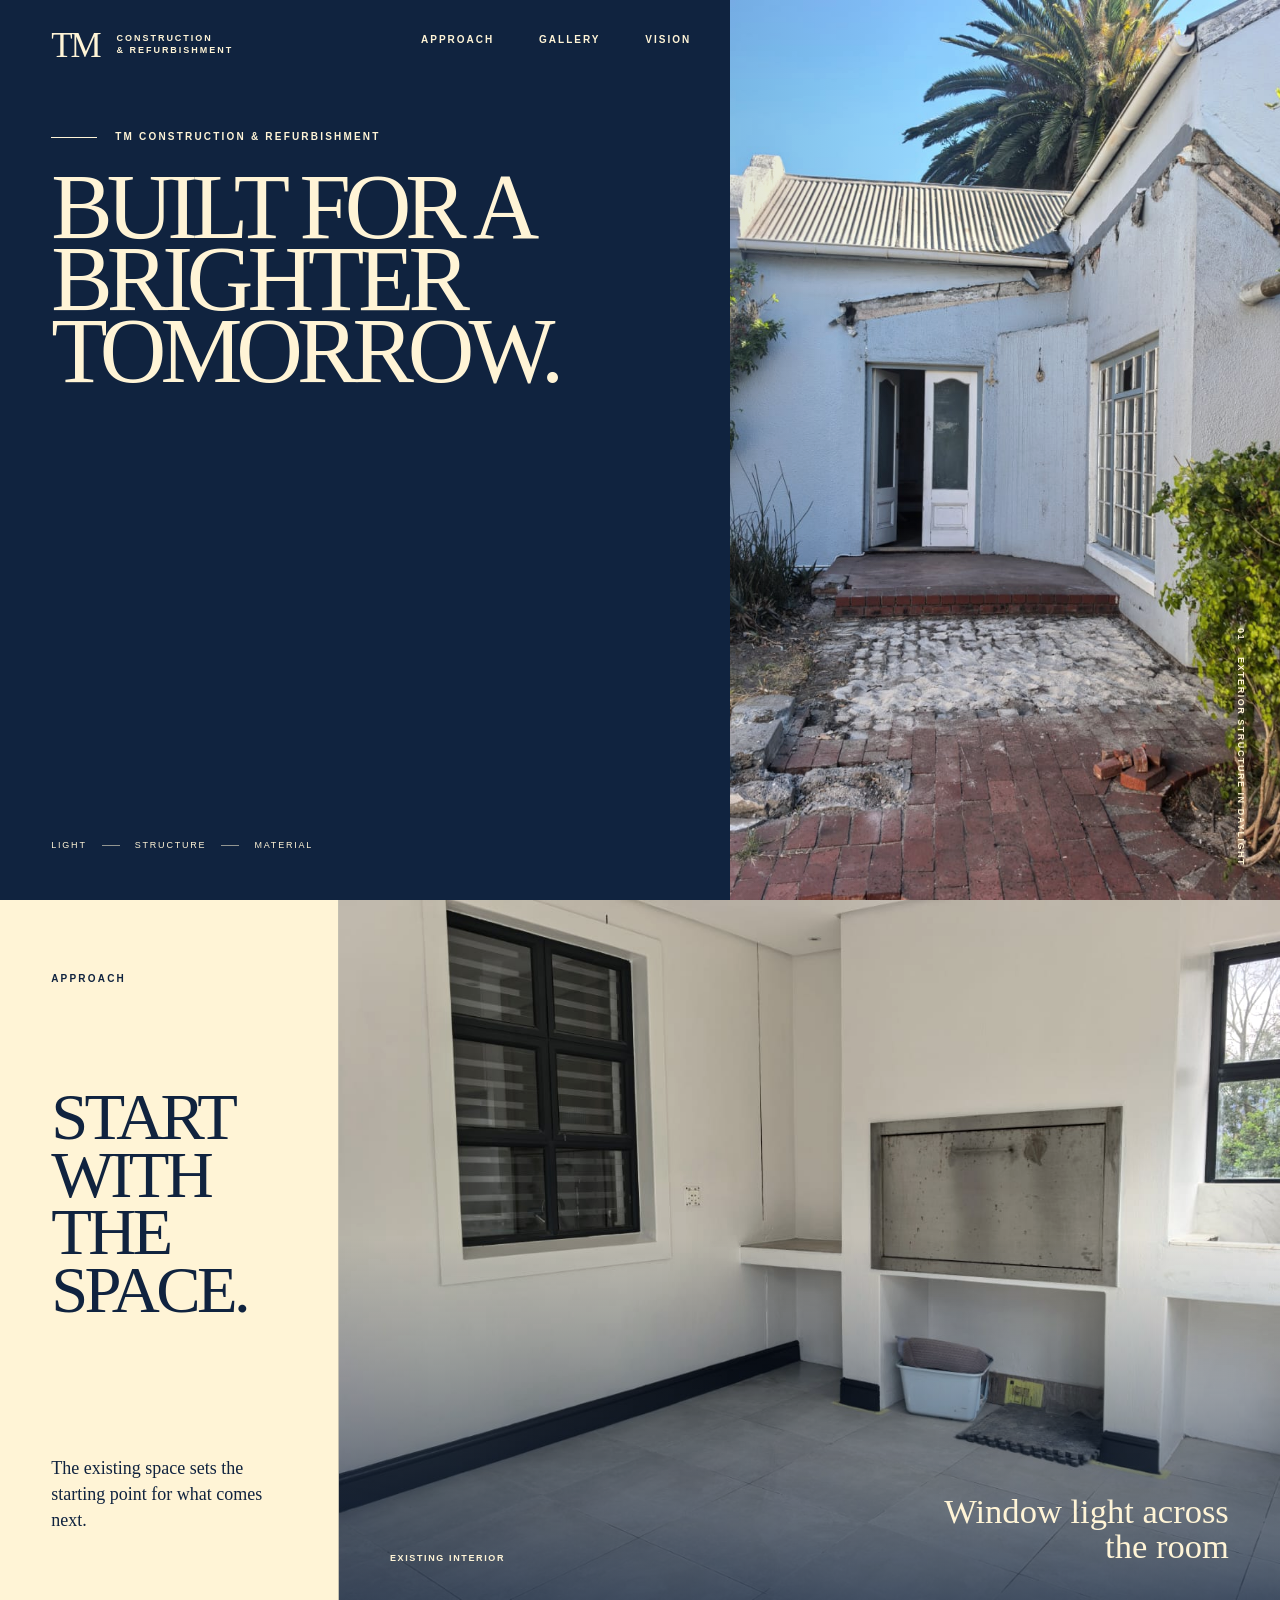
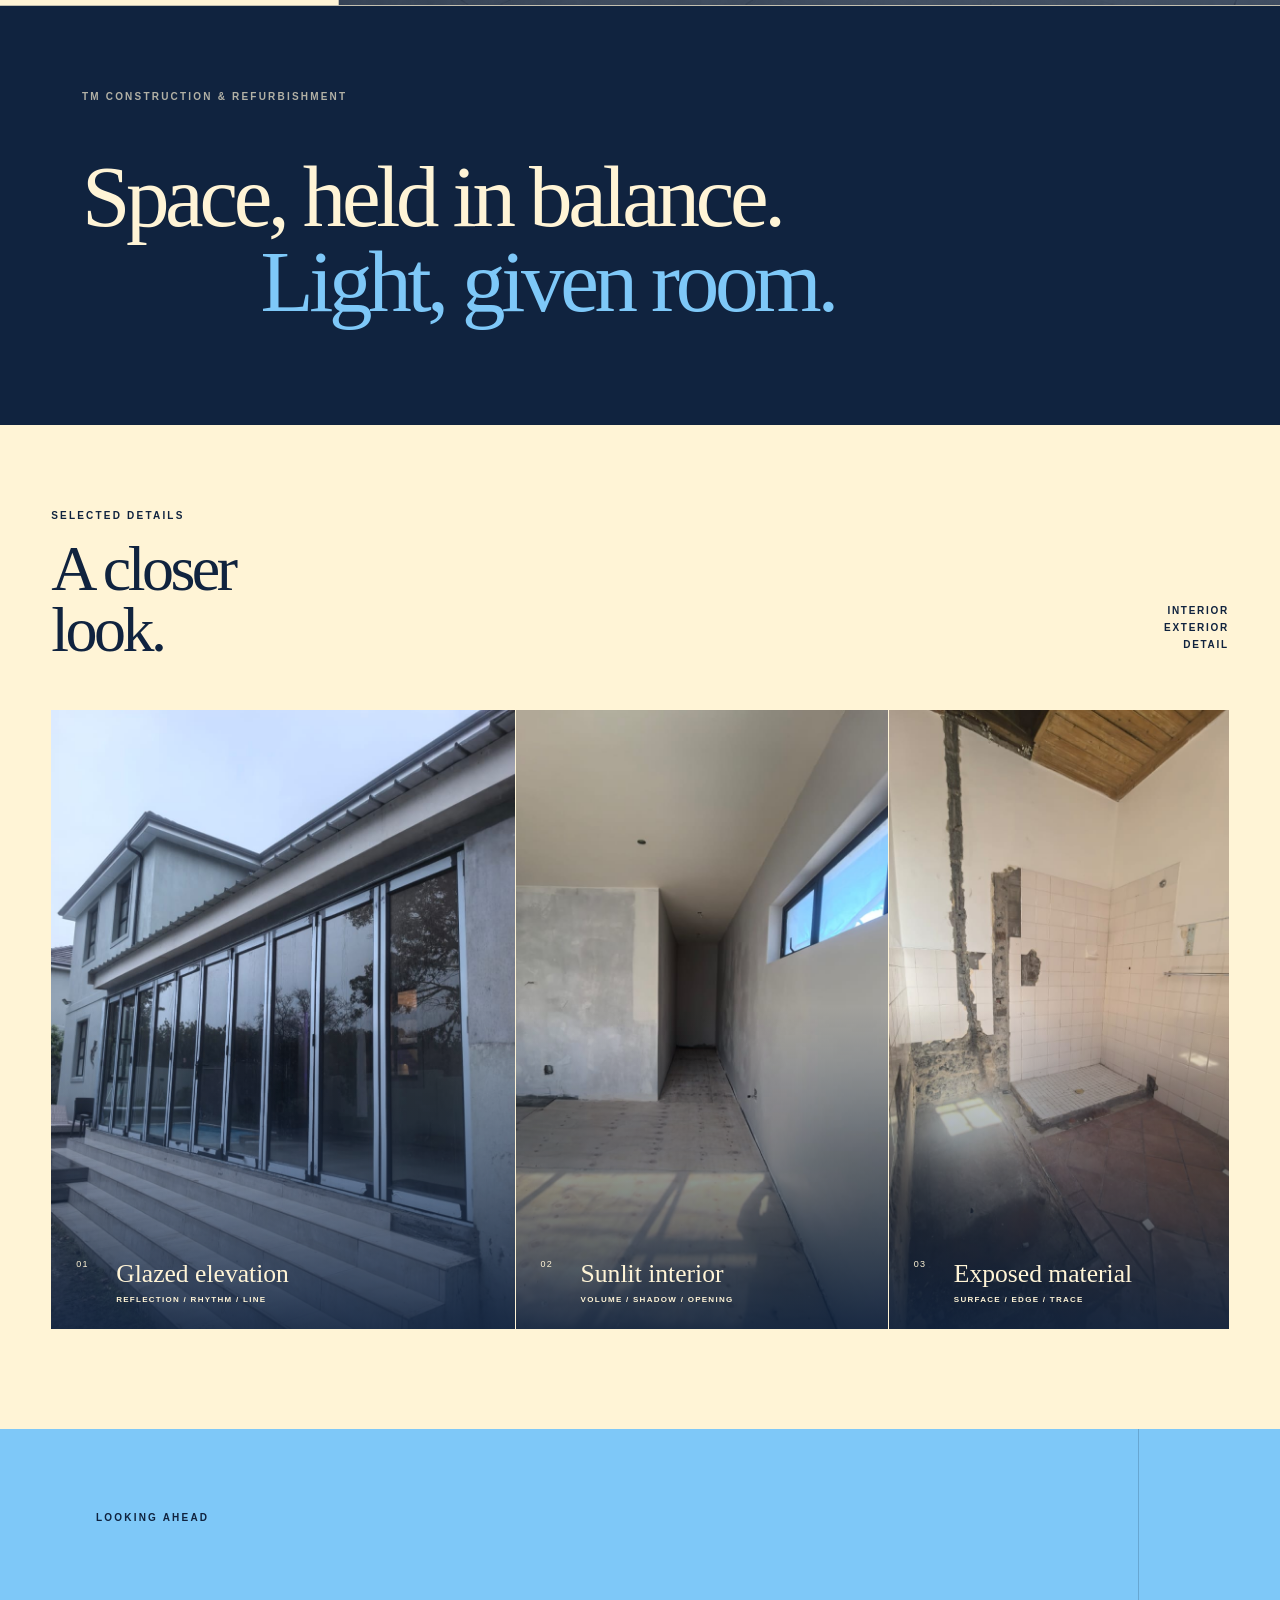
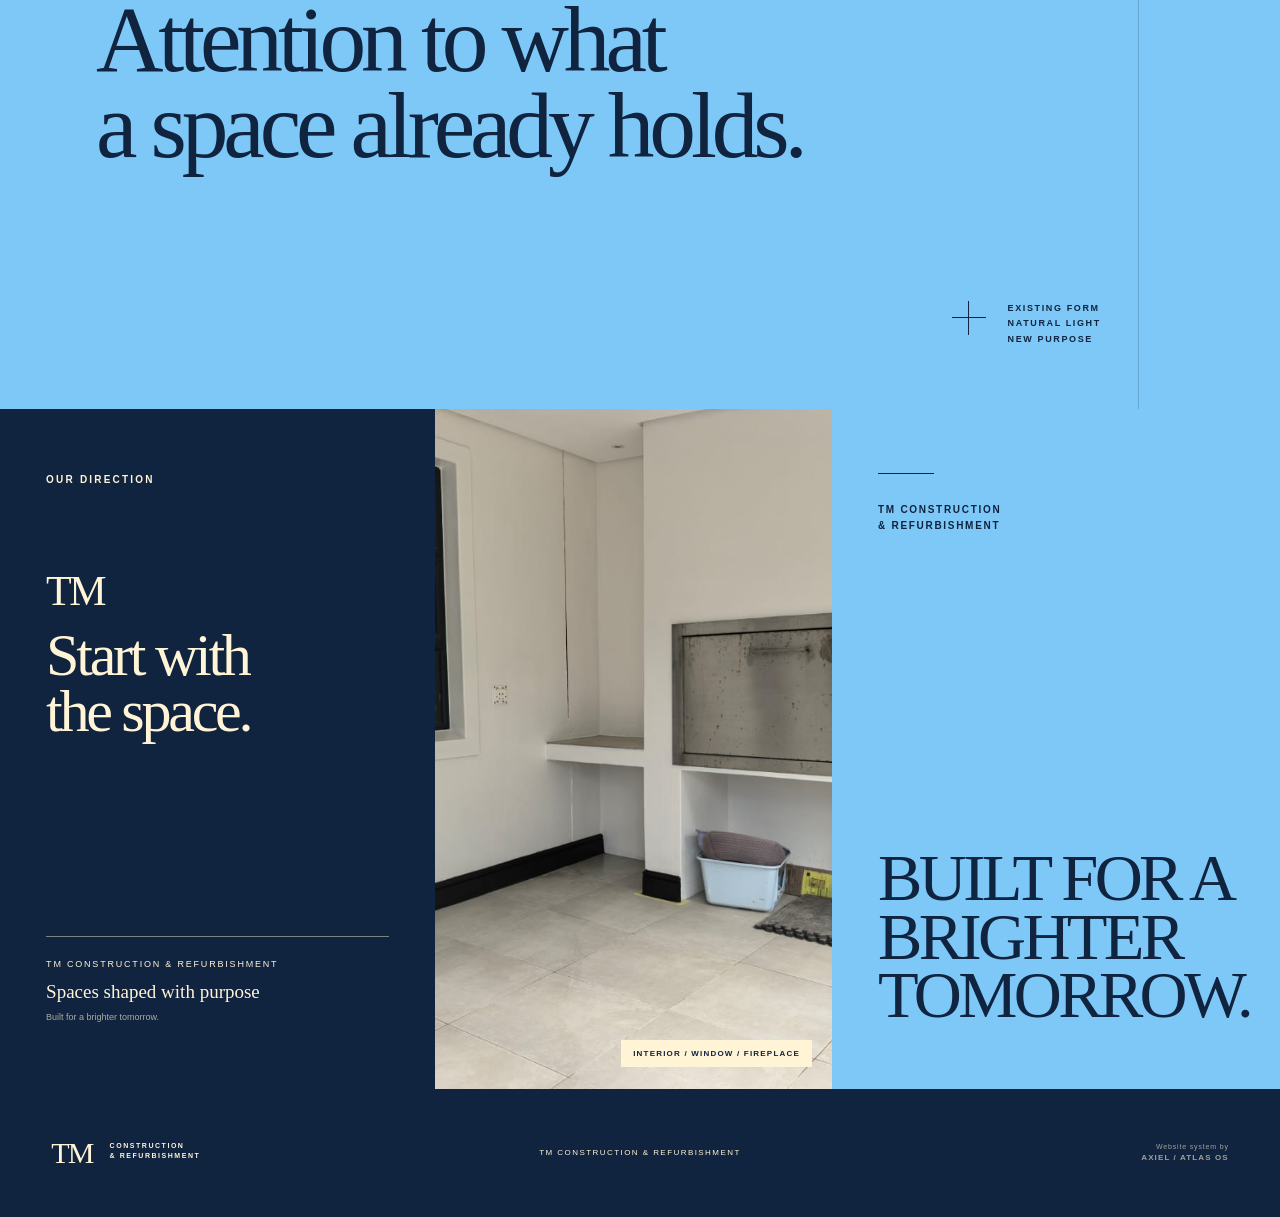
==== commit 6a3436a0: "Complete client presentation finesse sweep" ====
--- a/index.html
+++ b/index.html
@@ -3,7 +3,7 @@
 <head>
   <meta charset="utf-8">
   <meta name="viewport" content="width=device-width, initial-scale=1">
-  <meta name="description" content="TM Construction &amp; Refurbishment - selected project photography.">
+  <meta name="description" content="TM Construction &amp; Refurbishment. Built for a brighter tomorrow.">
   <title>TM Construction &amp; Refurbishment</title>
   <link rel="stylesheet" href="mobile.css" media="(max-width: 767px)">
   <link rel="stylesheet" href="desktop.css" media="(min-width: 768px)">
@@ -18,14 +18,14 @@
           <span class="brand-name">Construction<br>&amp; Refurbishment</span>
         </a>
         <nav>
-          <a href="#m-study">Study</a>
-          <a href="#m-contact">Enquiries</a>
+          <a href="#m-study">Gallery</a>
+          <a href="#m-contact">Vision</a>
         </nav>
       </header>
 
       <main id="m-main">
         <section class="hero" id="m-top" aria-labelledby="m-hero-title">
-          <div class="hero-kicker">A study in spatial change</div>
+          <div class="hero-kicker">TM Construction &amp; Refurbishment</div>
           <h1 id="m-hero-title">
             <span>Built for a</span>
             <span>brighter</span>
@@ -39,9 +39,9 @@
         </section>
 
         <section class="opening" aria-labelledby="m-opening-title">
-          <p class="eyebrow">Real supplied photography</p>
+          <p class="eyebrow">A considered approach</p>
           <h2 id="m-opening-title">See the space.<br><em>Then see beyond it.</em></h2>
-          <p class="opening-copy">An editorial study of existing structure, natural light and changing interior planes.</p>
+          <p class="opening-copy">Existing structure, natural light and material shape the character of a space.</p>
           <figure class="opening-image">
             <img src="assets/real-source/PHOTO-2026-08-18-12-41-39.jpg" width="959" height="1280" loading="lazy" alt="Existing white exterior around an open doorway with exposed masonry">
             <figcaption>Existing exterior<br>Masonry junction</figcaption>
@@ -51,11 +51,11 @@
 
         <section class="study" id="m-study" aria-labelledby="m-study-title">
           <div class="study-heading">
-            <p class="eyebrow">Site observations / 01&mdash;04</p>
+            <p class="eyebrow">Selected details / 01&mdash;04</p>
             <h2 id="m-study-title">Details hold<br>the whole.</h2>
-            <p>Swipe the image study.</p>
-          </div>
-          <div class="reel" role="region" aria-label="Supplied site photography" tabindex="0">
+            <p>Swipe to explore.</p>
+          </div>
+          <div class="reel" role="region" aria-label="Image gallery" tabindex="0">
             <figure class="card card-tall">
               <img src="assets/real-source/PHOTO-2026-08-18-12-41-37.jpg" width="959" height="1280" loading="lazy" alt="Plastered passage with a high window and sunlight across the floor">
               <figcaption><b>01</b><span>Plastered passage<br>Window light</span></figcaption>
@@ -75,7 +75,7 @@
           </div>
         </section>
 
-        <section class="interlude" aria-label="Concept statement">
+        <section class="interlude" aria-label="TM statement">
           <div class="interlude-number" aria-hidden="true">TM</div>
           <p>Structure creates<br>the rhythm.</p>
           <div class="interlude-line" aria-hidden="true"></div>
@@ -88,10 +88,10 @@
           <div class="closing-panel">
             <p class="eyebrow">TM Construction &amp; Refurbishment</p>
             <h2 id="m-closing-title">A brighter<br>tomorrow.</h2>
-            <div class="contact-status" aria-label="Contact details are pending verification">
-              <span>Enquiries</span>
-              <strong>Contact route pending verification</strong>
-              <small>Official contact details have not yet been confirmed.</small>
+            <div class="contact-status">
+              <span>Our direction</span>
+              <strong>Start with the space.</strong>
+              <small>Work with what is there. Shape what comes next.</small>
             </div>
           </div>
         </section>
@@ -119,13 +119,13 @@
           <span class="identity__name">Construction<br>&amp; Refurbishment</span>
         </a>
         <nav aria-label="Primary navigation">
-          <a href="#d-direction">Direction</a>
-          <a href="#d-study">Study</a>
-          <a href="#d-contact">Contact</a>
+          <a href="#d-direction">Approach</a>
+          <a href="#d-study">Gallery</a>
+          <a href="#d-contact">Vision</a>
         </nav>
       </div>
       <div class="hero__copy">
-        <p class="eyebrow">An editorial study in space and renewal</p>
+        <p class="eyebrow">TM Construction &amp; Refurbishment</p>
         <h1>Built for a<br>brighter<br>tomorrow.</h1>
         <div class="hero__foot"><span>Light</span><i></i><span>Structure</span><i></i><span>Material</span></div>
       </div>
@@ -138,27 +138,26 @@
     <main id="d-main">
       <section class="direction" id="d-direction" aria-labelledby="d-direction-title">
         <div class="direction__intro">
-          <p class="section-index">01 / 03</p>
-          <h2 id="d-direction-title">A clear<br>material<br>language.</h2>
-          <p class="body-copy">A restrained study of contrast: warm ground, architectural depth and open sky.</p>
-        </div>
-        <div class="palette" aria-label="Core colour palette">
-          <article class="swatch swatch--solar"><span class="swatch__number">01</span><div><h3>Solar</h3><p>#FFF4D6</p></div></article>
-          <article class="swatch swatch--navy"><span class="swatch__number">02</span><div><h3>Deep Navy</h3><p>#10233F</p></div></article>
-          <article class="swatch swatch--sky"><span class="swatch__number">03</span><div><h3>Sky Blue</h3><p>#7EC8F8</p></div></article>
-        </div>
-      </section>
-
-      <section class="statement" aria-label="Design statement">
-        <p class="section-index">Editorial direction</p>
+          <p class="section-index">Approach</p>
+          <h2 id="d-direction-title">Start with<br>the space.</h2>
+          <p class="body-copy">The existing space sets the starting point for what comes next.</p>
+        </div>
+        <figure class="direction__feature">
+          <img src="assets/real-source/PHOTO-2026-08-18-12-47-27.jpg" width="1280" height="959" loading="lazy" alt="Bright interior with black-framed windows and a built-in fireplace">
+          <figcaption><span>Existing interior</span><strong>Window light across the room</strong></figcaption>
+        </figure>
+      </section>
+
+      <section class="statement" aria-label="TM statement">
+        <p class="section-index">TM Construction &amp; Refurbishment</p>
         <p class="statement__line">Space, held in balance.</p>
         <p class="statement__line statement__line--shift">Light, given room.</p>
       </section>
 
       <section class="study" id="d-study" aria-labelledby="d-study-title">
         <div class="study__heading">
-          <div><p class="section-index">02 / 03</p><h2 id="d-study-title">Three architectural<br>observations.</h2></div>
-          <p>Real supplied photography.<br>Visible conditions only.</p>
+          <div><p class="section-index">Selected details</p><h2 id="d-study-title">A closer<br>look.</h2></div>
+          <p>Interior<br>Exterior<br>Detail</p>
         </div>
         <div class="panels">
           <figure class="panel panel--wide">
@@ -177,25 +176,25 @@
       </section>
 
       <section class="horizon" aria-labelledby="d-horizon-title">
-        <p class="section-index">A brighter horizon</p>
+        <p class="section-index">Looking ahead</p>
         <h2 id="d-horizon-title">Attention to what<br>a space already holds.</h2>
-        <div class="horizon__note"><span class="cross" aria-hidden="true"></span><p>Measured composition.<br>Disciplined contrast.<br>Room to breathe.</p></div>
-      </section>
-
-      <section class="closing" id="d-contact" aria-label="Closing composition and contact status">
+        <div class="horizon__note"><span class="cross" aria-hidden="true"></span><p>Existing form<br>Natural light<br>New purpose</p></div>
+      </section>
+
+      <section class="closing" id="d-contact" aria-label="Closing statement">
         <div class="closing__navy">
-          <p class="section-index">03 / 03</p>
+          <p class="section-index">Our direction</p>
           <p class="closing__mark">TM</p>
           <h2>Start with<br>the space.</h2>
           <div class="contact-status">
-            <span>Enquiries</span>
-            <strong>Contact details to be confirmed</strong>
-            <small>No active contact destination is presented until official details are verified.</small>
+            <span>TM Construction &amp; Refurbishment</span>
+            <strong>Spaces shaped with purpose</strong>
+            <small>Built for a brighter tomorrow.</small>
           </div>
         </div>
         <figure class="closing__image">
           <img src="assets/real-source/PHOTO-2026-08-18-12-47-27.jpg" width="1280" height="959" alt="Bright interior with black-framed windows and a built-in fireplace">
-          <figcaption>Quiet interior / existing condition</figcaption>
+          <figcaption>Interior / window / fireplace</figcaption>
         </figure>
         <div class="closing__sky">
           <span class="closing__rule"></span>
@@ -211,7 +210,7 @@
         <span class="identity__name">Construction<br>&amp; Refurbishment</span>
       </a>
       <p>TM Construction &amp; Refurbishment</p>
-      <a class="signature" href="https://axiel.co.za/" aria-label="Website system by AXIEL, built on ATLAS OS">AXIEL / ATLAS OS</a>
+      <a class="signature" href="https://axiel.co.za/" aria-label="Website system by AXIEL, built on ATLAS OS"><small>Website system by</small><span>AXIEL / ATLAS OS</span></a>
     </footer>
   </div>
 </body>
--- a/desktop.css
+++ b/desktop.css
@@ -255,43 +255,56 @@
   line-height: 1.45;
 }
 
-.palette {
-  display: grid;
-  grid-template-columns: repeat(3, 1fr);
+.direction__feature {
+  position: relative;
   min-width: 0;
-  padding: 72px clamp(32px, 4vw, 68px);
-}
-
-.swatch {
-  display: flex;
-  flex-direction: column;
+  min-height: 600px;
+  margin: 0;
+  overflow: hidden;
+  background: var(--sky);
+}
+
+.direction__feature img {
+  object-position: 52% 52%;
+  filter: saturate(0.9) contrast(1.03);
+}
+
+.direction__feature::after {
+  position: absolute;
+  inset: 48% 0 0;
+  content: "";
+  background: linear-gradient(transparent, rgba(16, 35, 63, 0.78));
+  pointer-events: none;
+}
+
+.direction__feature figcaption {
+  position: absolute;
+  z-index: 1;
+  right: clamp(28px, 4vw, 64px);
+  bottom: 42px;
+  left: clamp(28px, 4vw, 64px);
+  display: flex;
+  align-items: flex-end;
   justify-content: space-between;
-  min-width: 0;
-  min-height: 430px;
-  padding: 22px;
-  border-right: 8px solid var(--solar);
-}
-
-.swatch:last-child { border-right: 0; }
-.swatch--solar { color: var(--navy); background: var(--solar); box-shadow: inset 0 0 0 1px var(--rule); }
-.swatch--navy { color: var(--solar); background: var(--navy); }
-.swatch--sky { color: var(--navy); background: var(--sky); }
-
-.swatch__number {
-  font-size: 10px;
+  gap: 24px;
+  color: var(--solar);
+}
+
+.direction__feature figcaption span {
+  font-size: 9px;
+  font-weight: 700;
   letter-spacing: 0.18em;
-}
-
-.swatch h3,
-.swatch p {
-  margin: 0;
-  font-size: 10px;
-  line-height: 1.7;
-  letter-spacing: 0.18em;
-  text-transform: uppercase;
-}
-
-.swatch h3 { font-size: 12px; }
+  text-transform: uppercase;
+}
+
+.direction__feature figcaption strong {
+  max-width: 330px;
+  font-family: var(--serif);
+  font-size: clamp(24px, 2.7vw, 40px);
+  font-weight: 400;
+  line-height: 1;
+  text-align: right;
+}
 
 .statement {
   padding: 84px clamp(32px, 6.4vw, 108px) 100px;
@@ -360,8 +373,6 @@
 }
 
 .panel:last-child { border-right: 0; }
-.panel img { transition: transform 700ms ease; }
-.panel:hover img { transform: scale(1.02); }
 .panel--wide img { object-position: 52% 50%; }
 .panel--tall img { object-position: 58% 45%; }
 .panel--detail img { object-position: 48% 45%; }
@@ -590,7 +601,18 @@
   text-transform: uppercase;
 }
 
-.signature { justify-self: end; opacity: 0.6; }
+.signature {
+  display: flex;
+  flex-direction: column;
+  justify-self: end;
+  gap: 3px;
+  text-align: right;
+  text-decoration: none;
+  opacity: 0.6;
+}
+
+.signature small { font-size: 7px; letter-spacing: 0.12em; }
+.signature span { font-size: 8px; font-weight: 700; letter-spacing: 0.14em; }
 .identity--footer .identity__mark { font-size: 30px; }
 .identity--footer .identity__name { font-size: 7px; }
 
@@ -599,8 +621,7 @@
   .hero h1 { font-size: 74px; }
   .direction { grid-template-columns: 34% 66%; }
   .direction h2 { font-size: 52px; }
-  .palette { padding-right: 32px; padding-left: 32px; }
-  .swatch { min-height: 380px; padding: 16px; }
+  .direction__feature { min-height: 560px; }
   .panels { min-height: 540px; }
   .horizon h2 { font-size: 72px; }
   .closing { grid-template-columns: 35% 30% 35%; min-height: 620px; }
@@ -617,8 +638,7 @@
   .hero h1 { font-size: 58px; }
   .direction { grid-template-columns: 1fr; }
   .direction__intro { min-height: 390px; border-right: 0; border-bottom: 1px solid var(--rule); }
-  .palette { min-height: 450px; padding: 40px 28px; }
-  .swatch { min-height: 360px; }
+  .direction__feature { min-height: 520px; }
   .study { padding-right: 28px; padding-left: 28px; }
   .panels { min-height: 500px; }
   .panel figcaption { padding: 18px 14px; }
@@ -629,5 +649,4 @@
 
 @media (prefers-reduced-motion: reduce) {
   html { scroll-behavior: auto; }
-  .panel img { transition: none; }
-}
+}
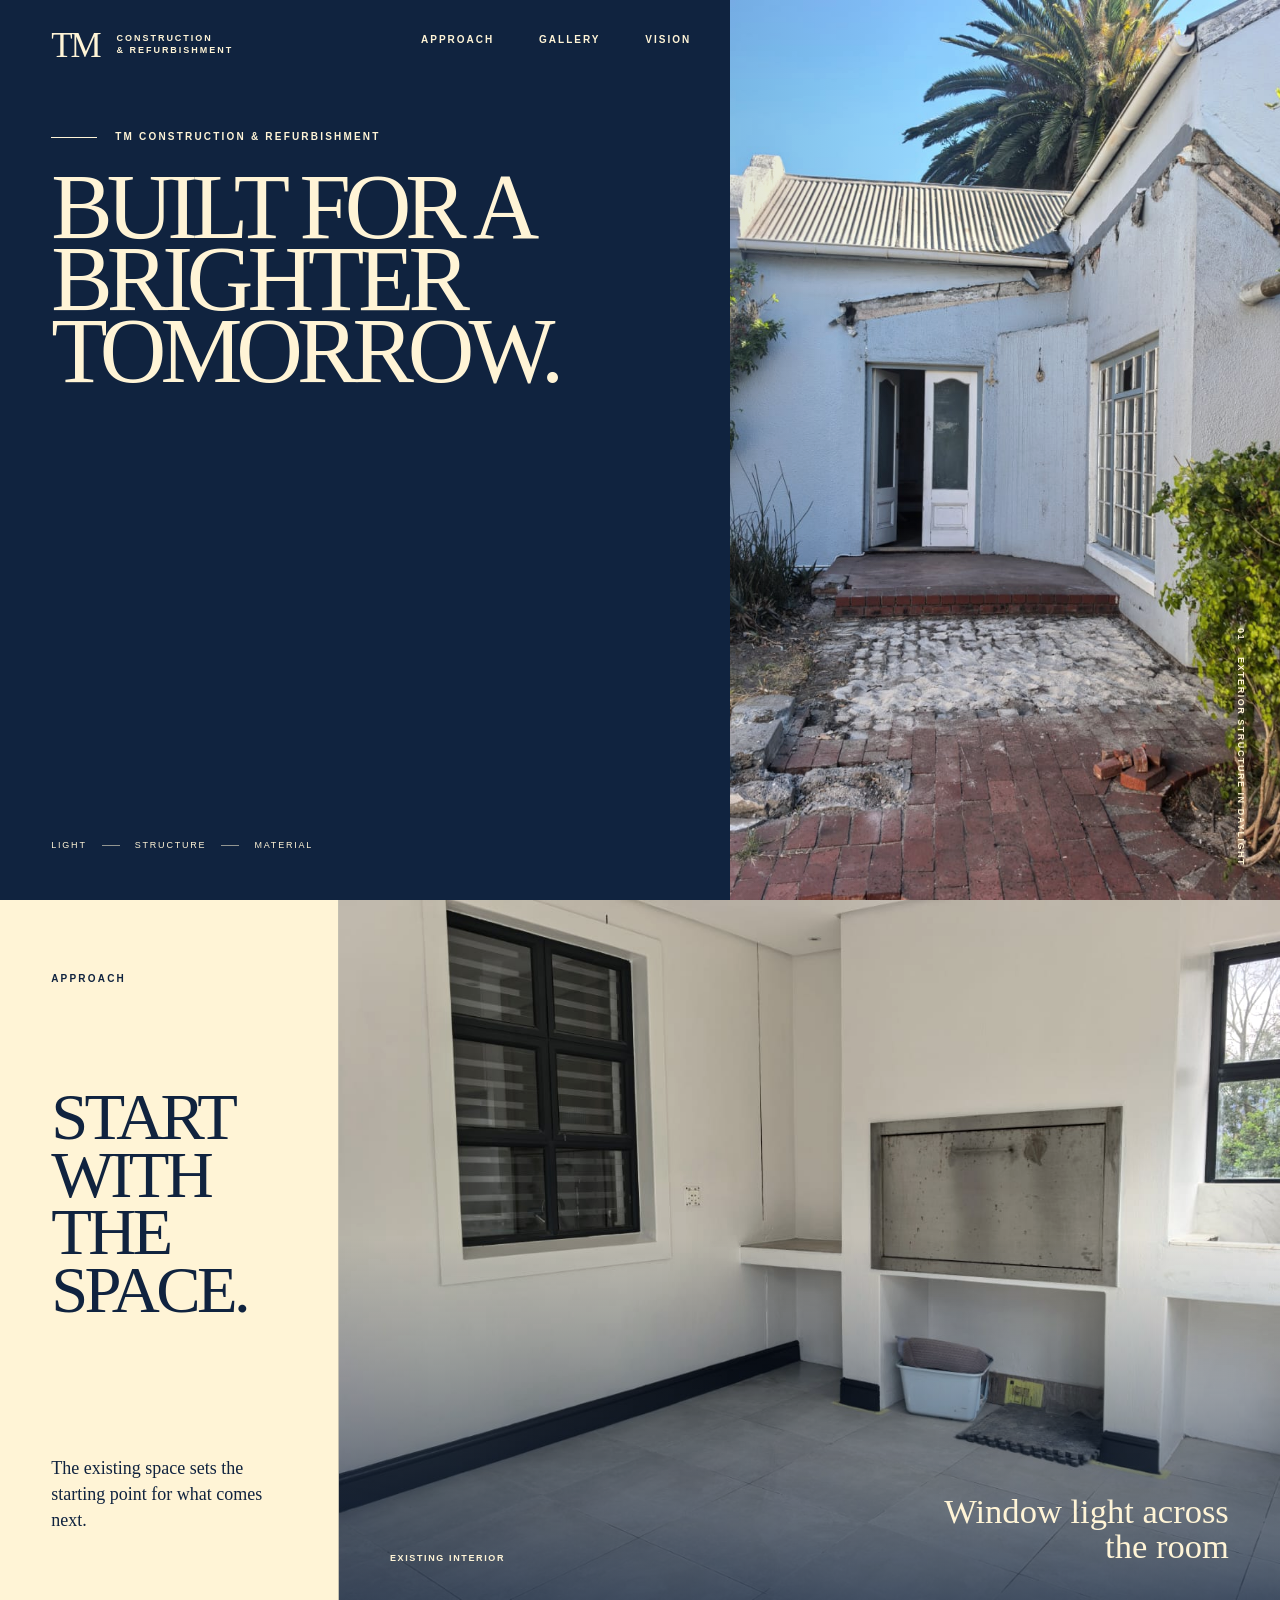
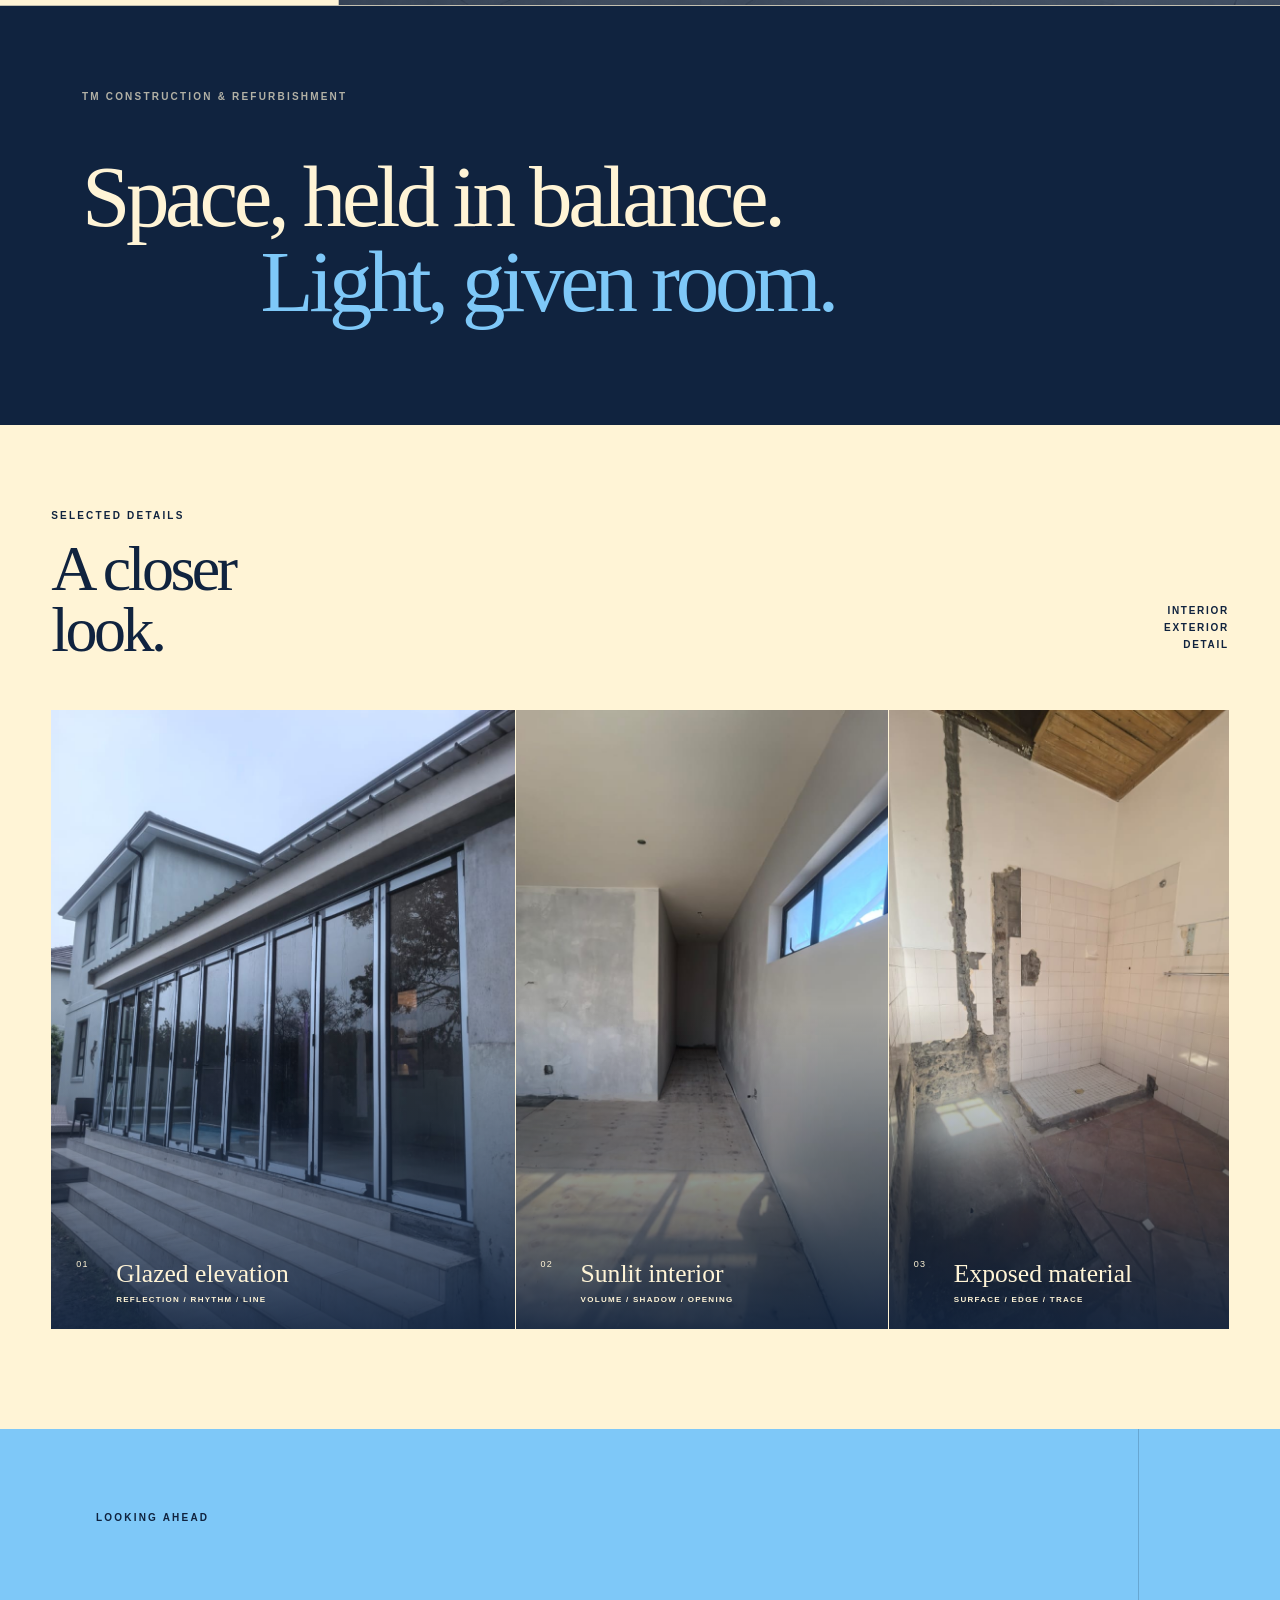
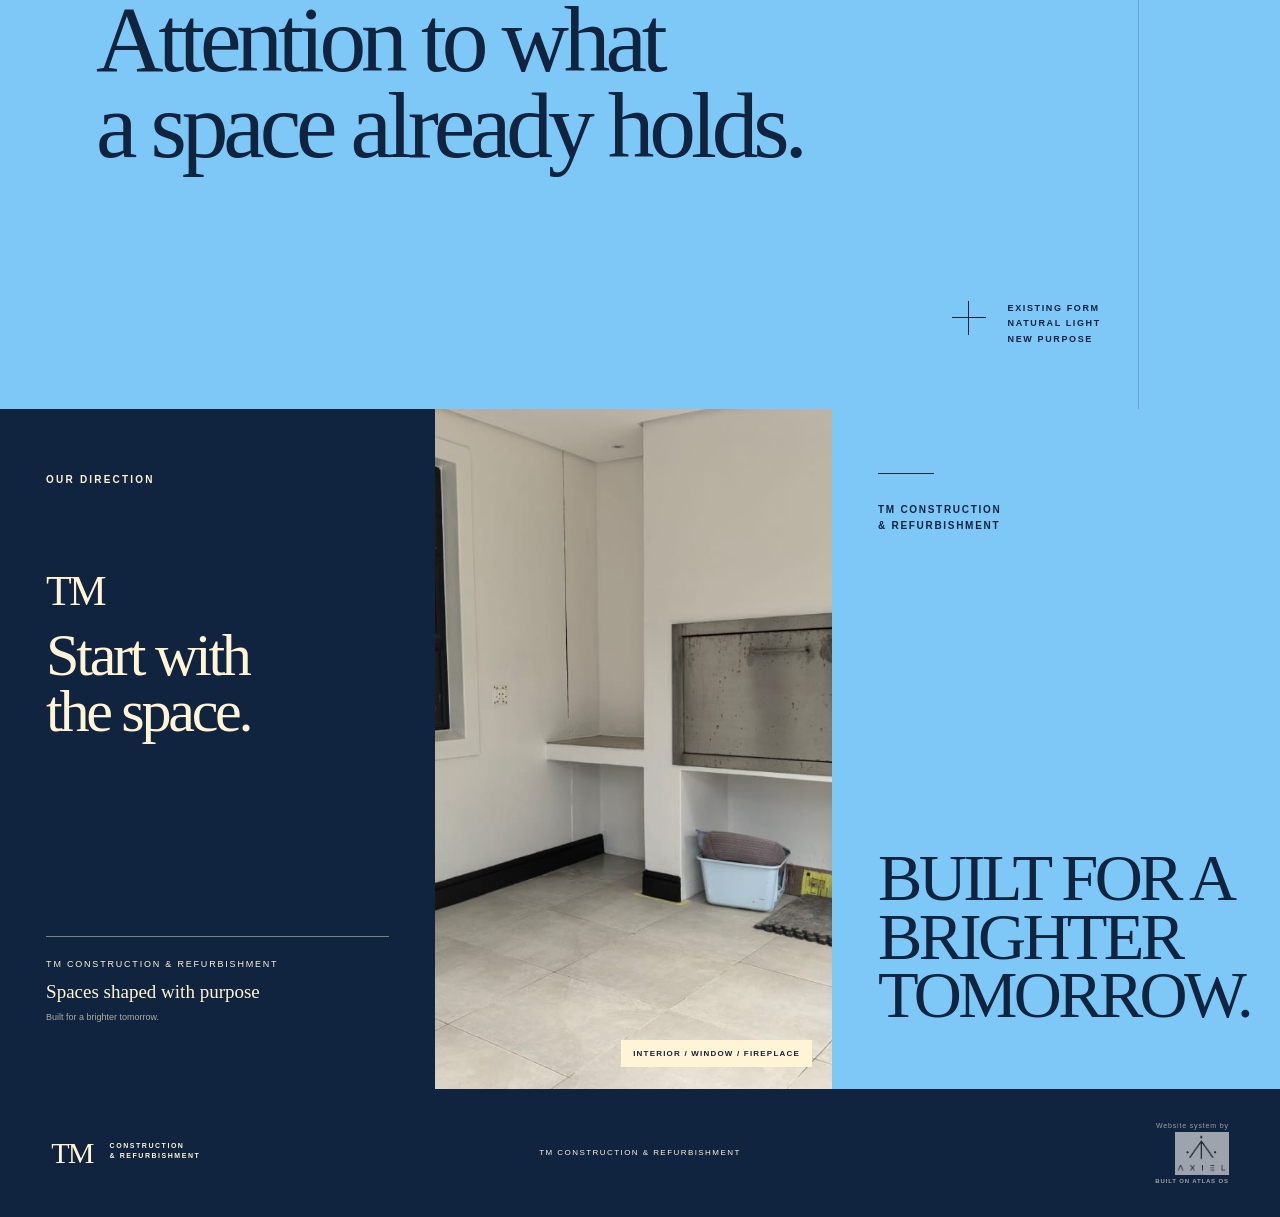
==== commit 2efd35ca: "Use approved AXIEL footer identity" ====
--- a/index.html
+++ b/index.html
@@ -104,7 +104,8 @@
         </a>
         <a class="axiel-signature" href="https://axiel.co.za/" aria-label="Website system by AXIEL, built on ATLAS OS">
           <small>Website system by</small>
-          <span>AXIEL / ATLAS OS</span>
+          <img src="assets/brand/axiel-logo-approved.jpeg" width="921" height="745" alt="" aria-hidden="true">
+          <span>Built on ATLAS OS</span>
         </a>
       </footer>
     </div>
@@ -210,7 +211,7 @@
         <span class="identity__name">Construction<br>&amp; Refurbishment</span>
       </a>
       <p>TM Construction &amp; Refurbishment</p>
-      <a class="signature" href="https://axiel.co.za/" aria-label="Website system by AXIEL, built on ATLAS OS"><small>Website system by</small><span>AXIEL / ATLAS OS</span></a>
+      <a class="signature" href="https://axiel.co.za/" aria-label="Website system by AXIEL, built on ATLAS OS"><small>Website system by</small><img src="assets/brand/axiel-logo-approved.jpeg" width="921" height="745" alt="" aria-hidden="true"><span>Built on ATLAS OS</span></a>
     </footer>
   </div>
 </body>
--- a/mobile.css
+++ b/mobile.css
@@ -576,15 +576,23 @@
 }
 
 .axiel-signature small {
-  margin-bottom: 5px;
+  margin-bottom: 3px;
   font-size: 7px;
   letter-spacing: 0.12em;
 }
 
+.axiel-signature img {
+  width: 54px;
+  height: auto;
+  margin-bottom: 3px;
+  object-fit: contain;
+}
+
 .axiel-signature span {
-  font-size: 8px;
+  font-size: 6px;
   font-weight: 700;
   letter-spacing: 0.12em;
+  text-transform: uppercase;
 }
 
 @media (max-width: 400px) {
--- a/desktop.css
+++ b/desktop.css
@@ -612,7 +612,8 @@
 }
 
 .signature small { font-size: 7px; letter-spacing: 0.12em; }
-.signature span { font-size: 8px; font-weight: 700; letter-spacing: 0.14em; }
+.signature img { width: 54px; height: auto; margin-left: auto; object-fit: contain; }
+.signature span { font-size: 6px; font-weight: 700; letter-spacing: 0.14em; text-transform: uppercase; }
 .identity--footer .identity__mark { font-size: 30px; }
 .identity--footer .identity__name { font-size: 7px; }
 
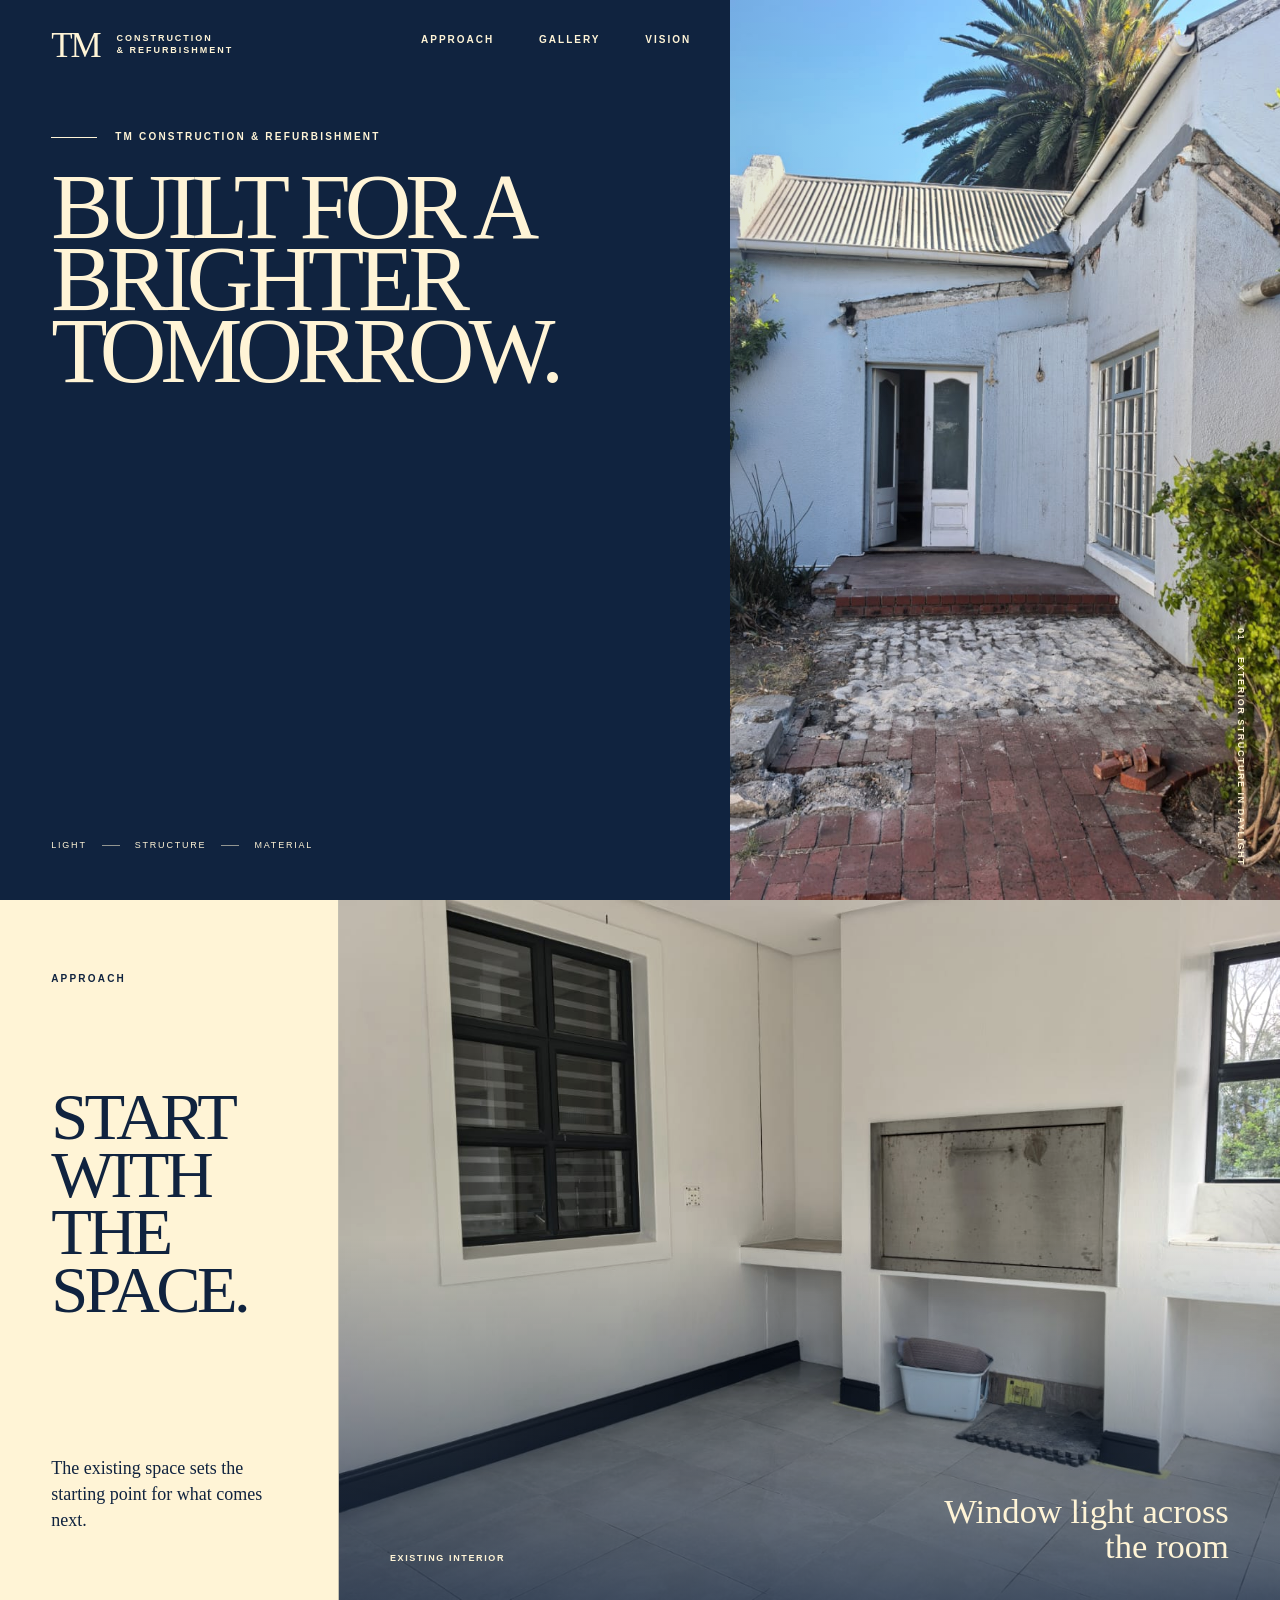
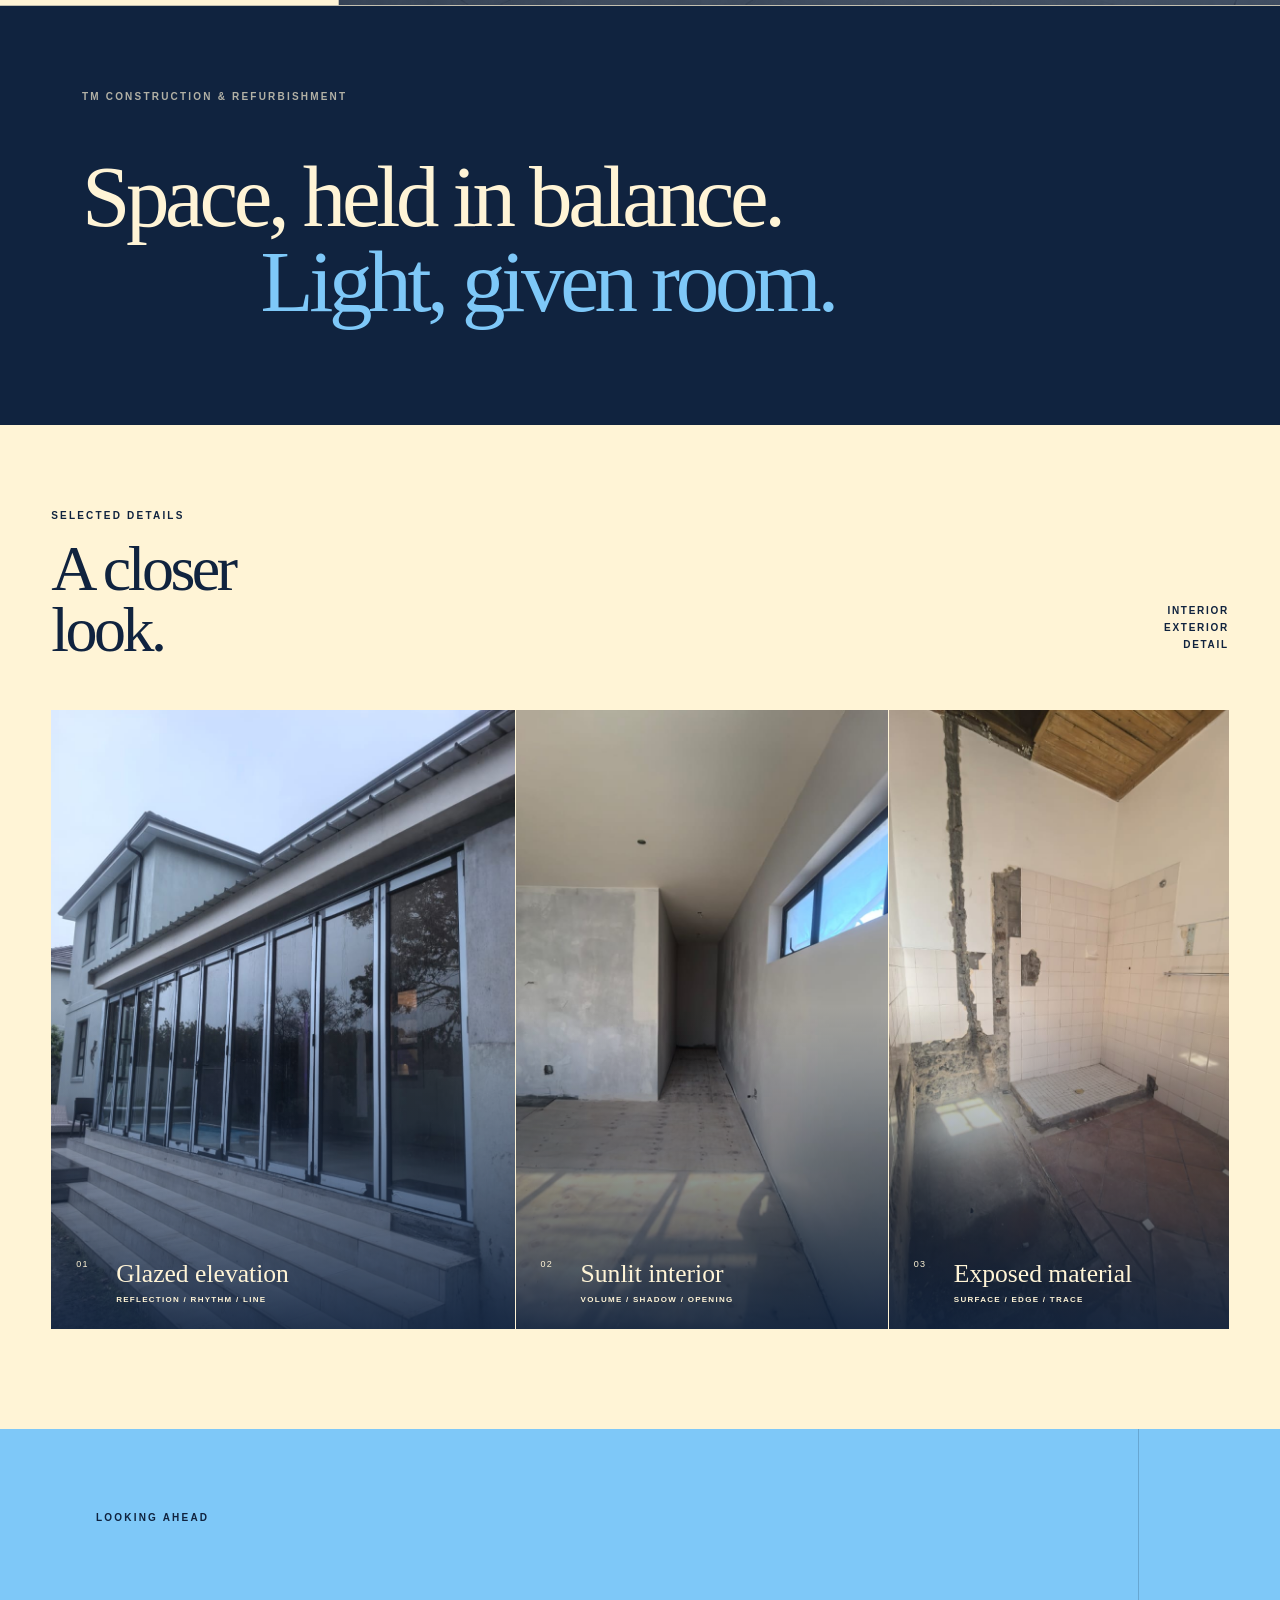
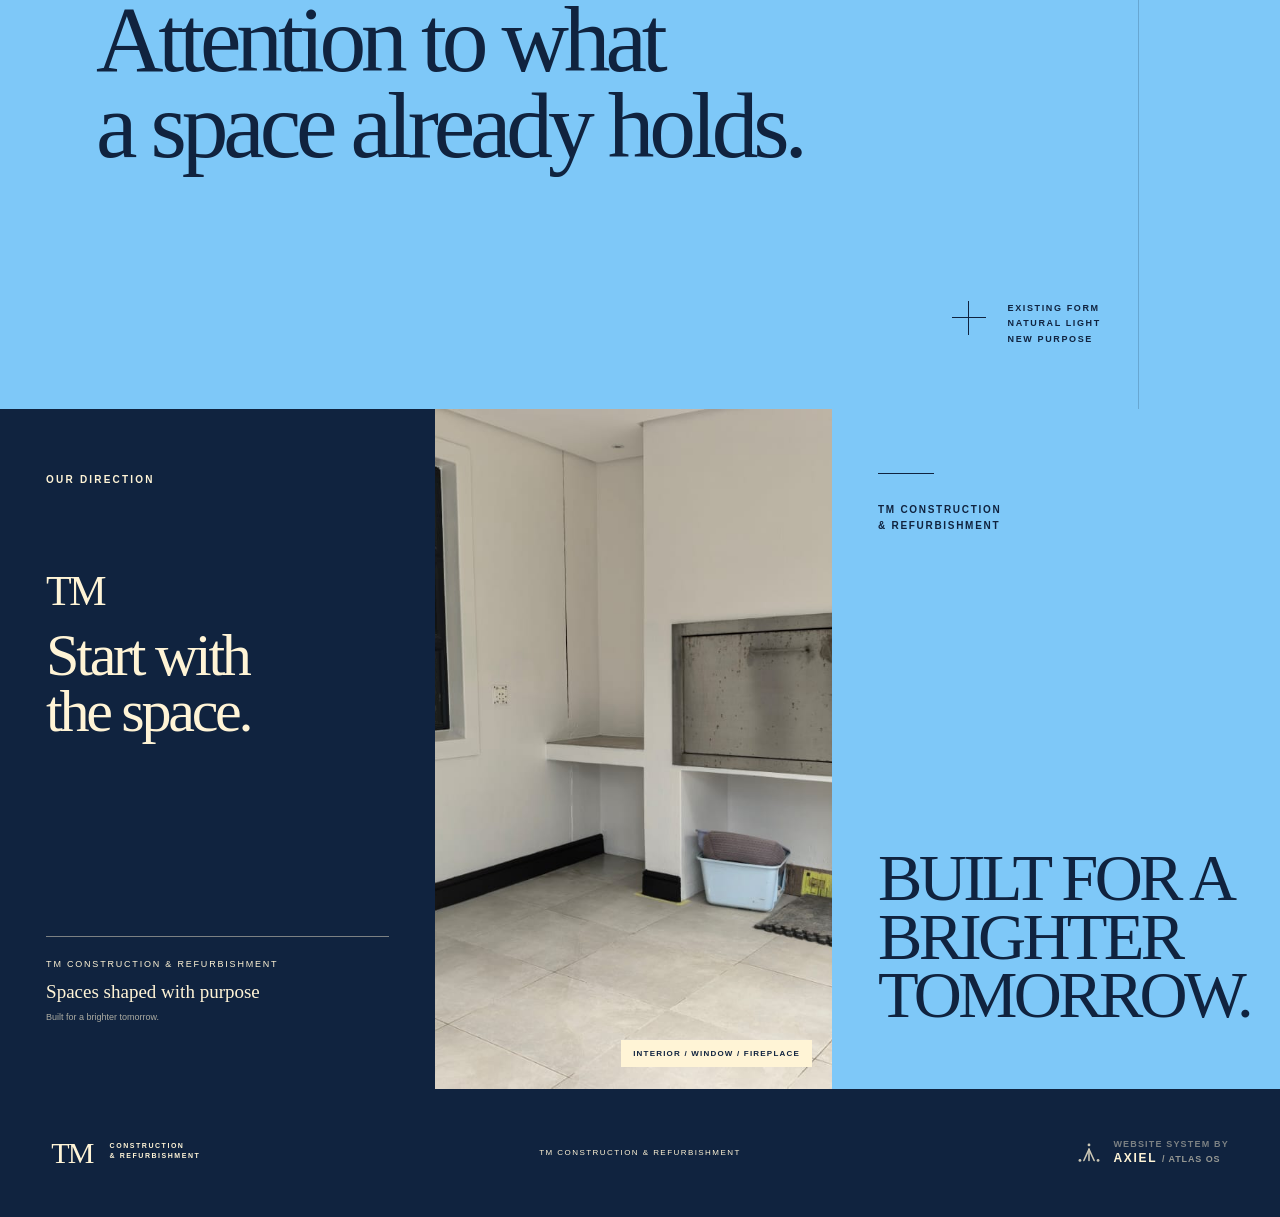
==== commit cca4f45c: "Refine AXIEL footer credit across desktop and mobile" ====
--- a/index.html
+++ b/index.html
@@ -102,10 +102,12 @@
           <span aria-hidden="true">TM</span>
           <small>Construction<br>&amp; Refurbishment</small>
         </a>
-        <a class="axiel-signature" href="https://axiel.co.za/" aria-label="Website system by AXIEL, built on ATLAS OS">
-          <small>Website system by</small>
-          <img src="assets/brand/axiel-logo-approved.jpeg" width="921" height="745" alt="" aria-hidden="true">
-          <span>Built on ATLAS OS</span>
+        <a class="axiel-credit" href="https://axiel.co.za/" target="_blank" rel="noopener noreferrer" aria-label="Website system by AXIEL, built on ATLAS OS">
+          <img src="assets/brand/axiel-mark.svg" width="300" height="300" alt="" aria-hidden="true">
+          <span class="axiel-credit-copy">
+            <span class="axiel-credit-label">Website system by</span>
+            <span class="axiel-credit-brand">AXIEL <b>/ ATLAS OS</b></span>
+          </span>
         </a>
       </footer>
     </div>
@@ -211,7 +213,13 @@
         <span class="identity__name">Construction<br>&amp; Refurbishment</span>
       </a>
       <p>TM Construction &amp; Refurbishment</p>
-      <a class="signature" href="https://axiel.co.za/" aria-label="Website system by AXIEL, built on ATLAS OS"><small>Website system by</small><img src="assets/brand/axiel-logo-approved.jpeg" width="921" height="745" alt="" aria-hidden="true"><span>Built on ATLAS OS</span></a>
+      <a class="axiel-credit" href="https://axiel.co.za/" target="_blank" rel="noopener noreferrer" aria-label="Website system by AXIEL, built on ATLAS OS">
+        <img src="assets/brand/axiel-mark.svg" width="300" height="300" alt="" aria-hidden="true">
+        <span class="axiel-credit-copy">
+          <span class="axiel-credit-label">Website system by</span>
+          <span class="axiel-credit-brand">AXIEL <b>/ ATLAS OS</b></span>
+        </span>
+      </a>
     </footer>
   </div>
 </body>
--- a/mobile.css
+++ b/mobile.css
@@ -565,34 +565,60 @@
   font-size: 27px;
 }
 
-.axiel-signature {
+.axiel-credit {
+  display: inline-flex;
+  align-items: center;
+  gap: 10px;
   min-height: 48px;
-  padding: 7px 0;
-  display: flex;
-  flex-direction: column;
-  align-items: flex-end;
-  justify-content: center;
+  color: rgba(255, 244, 214, 0.62);
   text-decoration: none;
 }
 
-.axiel-signature small {
-  margin-bottom: 3px;
-  font-size: 7px;
-  letter-spacing: 0.12em;
-}
-
-.axiel-signature img {
-  width: 54px;
-  height: auto;
-  margin-bottom: 3px;
+.axiel-credit img {
+  width: 28px;
+  height: 28px;
+  flex: 0 0 auto;
   object-fit: contain;
-}
-
-.axiel-signature span {
-  font-size: 6px;
-  font-weight: 700;
-  letter-spacing: 0.12em;
-  text-transform: uppercase;
+  opacity: 0.78;
+}
+
+.axiel-credit-copy {
+  display: grid;
+  gap: 3px;
+}
+
+.axiel-credit-label {
+  font-size: 9px;
+  font-weight: 650;
+  letter-spacing: 0.13em;
+  line-height: 1;
+  text-transform: uppercase;
+  color: rgba(255, 244, 214, 0.45);
+}
+
+.axiel-credit-brand {
+  font-size: 12px;
+  font-weight: 800;
+  letter-spacing: 0.14em;
+  line-height: 1.2;
+  color: var(--solar);
+}
+
+.axiel-credit-brand b {
+  color: rgba(255, 244, 214, 0.56);
+  font-size: 9px;
+  font-weight: 700;
+  letter-spacing: 0.1em;
+}
+
+.axiel-credit:hover,
+.axiel-credit:focus-visible {
+  color: var(--solar);
+}
+
+.axiel-credit:hover img,
+.axiel-credit:focus-visible img {
+  opacity: 1;
 }
 
 @media (max-width: 400px) {
--- a/desktop.css
+++ b/desktop.css
@@ -601,19 +601,62 @@
   text-transform: uppercase;
 }
 
-.signature {
-  display: flex;
-  flex-direction: column;
+.axiel-credit {
+  display: inline-flex;
+  align-items: center;
   justify-self: end;
-  gap: 3px;
-  text-align: right;
+  gap: 10px;
+  color: rgba(255, 244, 214, 0.62);
   text-decoration: none;
-  opacity: 0.6;
-}
-
-.signature small { font-size: 7px; letter-spacing: 0.12em; }
-.signature img { width: 54px; height: auto; margin-left: auto; object-fit: contain; }
-.signature span { font-size: 6px; font-weight: 700; letter-spacing: 0.14em; text-transform: uppercase; }
+}
+
+.axiel-credit img {
+  width: 28px;
+  height: 28px;
+  flex: 0 0 auto;
+  object-fit: contain;
+  opacity: 0.78;
+}
+
+.axiel-credit-copy {
+  display: grid;
+  gap: 2px;
+  text-align: left;
+}
+
+.axiel-credit-label {
+  font-size: 9px;
+  font-weight: 650;
+  letter-spacing: 0.13em;
+  line-height: 1;
+  text-transform: uppercase;
+  color: rgba(255, 244, 214, 0.45);
+}
+
+.axiel-credit-brand {
+  font-size: 12px;
+  font-weight: 800;
+  letter-spacing: 0.14em;
+  line-height: 1.2;
+  color: var(--solar);
+}
+
+.axiel-credit-brand b {
+  color: rgba(255, 244, 214, 0.56);
+  font-size: 9px;
+  font-weight: 700;
+  letter-spacing: 0.1em;
+}
+
+.axiel-credit:hover,
+.axiel-credit:focus-visible {
+  color: var(--solar);
+}
+
+.axiel-credit:hover img,
+.axiel-credit:focus-visible img {
+  opacity: 1;
+}
 .identity--footer .identity__mark { font-size: 30px; }
 .identity--footer .identity__name { font-size: 7px; }
 
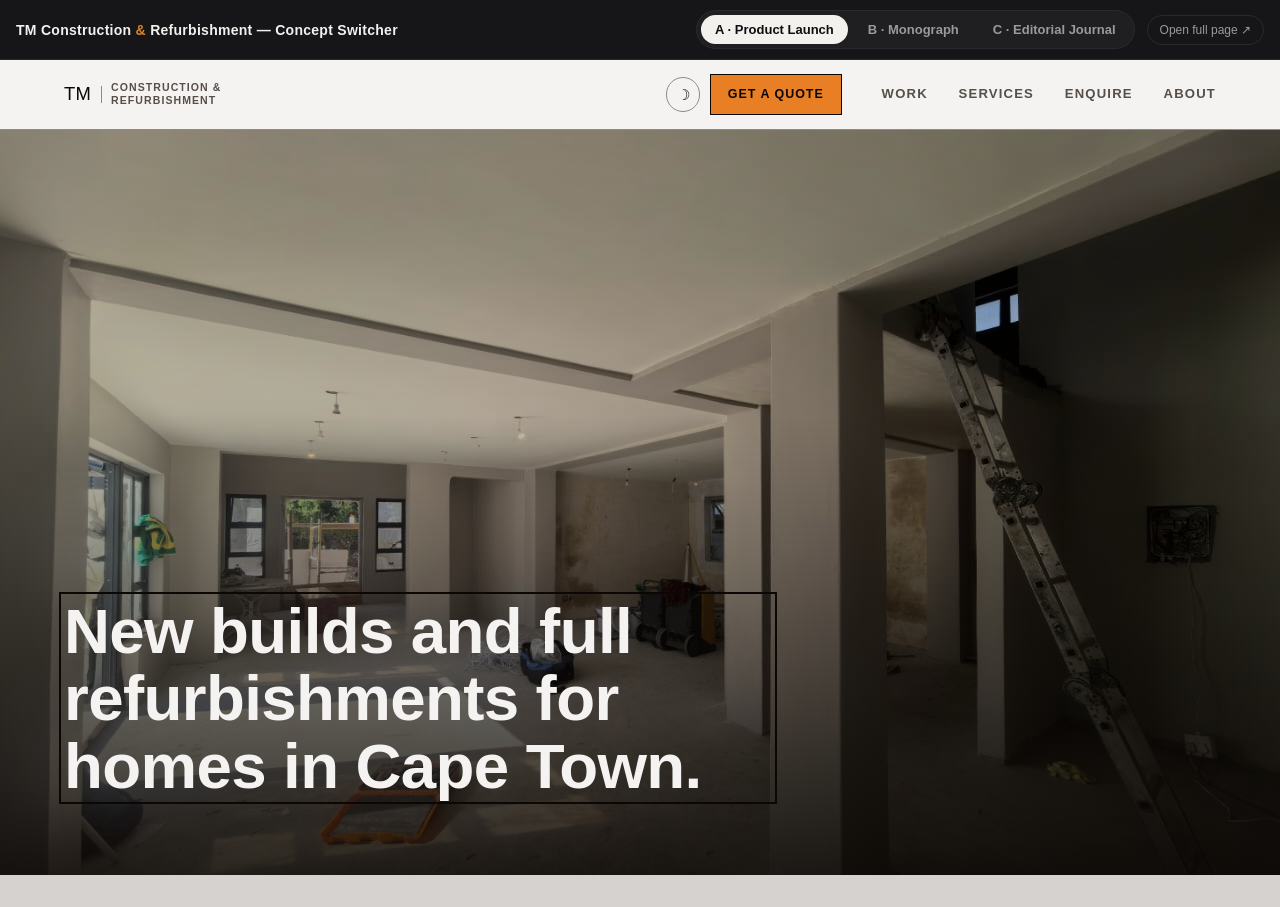
==== commit cf562923: "Restore first Pages build from August 24, 2026 Restore the complete tracked tree from c383891a77197d" ====
--- a/index.html
+++ b/index.html
@@ -1,227 +1,168 @@
-﻿<!doctype html>
+<!doctype html>
 <html lang="en">
 <head>
-  <meta charset="utf-8">
-  <meta name="viewport" content="width=device-width, initial-scale=1">
-  <meta name="description" content="TM Construction &amp; Refurbishment. Built for a brighter tomorrow.">
-  <title>TM Construction &amp; Refurbishment</title>
-  <link rel="stylesheet" href="mobile.css" media="(max-width: 767px)">
-  <link rel="stylesheet" href="desktop.css" media="(min-width: 768px)">
+<meta charset="UTF-8" />
+<meta name="viewport" content="width=device-width, initial-scale=1.0" />
+<title>TM Construction and Refurbishment — Concept Switcher</title>
+<style>
+  :root {
+    --bg: #0e0e10;
+    --bar-bg: #161618;
+    --border: #2a2a2e;
+    --text: #f2f1ee;
+    --text-dim: #9a9a9e;
+    --tab-active-bg: #f2f1ee;
+    --tab-active-text: #0e0e10;
+    --accent: #d9822b;
+  }
+  * { box-sizing: border-box; }
+  html, body {
+    margin: 0;
+    padding: 0;
+    height: 100%;
+    background: var(--bg);
+    color: var(--text);
+    font-family: -apple-system, BlinkMacSystemFont, "Segoe UI", Roboto, Helvetica, Arial, sans-serif;
+  }
+  .switcher-bar {
+    display: flex;
+    align-items: center;
+    gap: 12px;
+    padding: 10px 16px;
+    background: var(--bar-bg);
+    border-bottom: 1px solid var(--border);
+    flex-wrap: wrap;
+  }
+  .switcher-brand {
+    font-weight: 700;
+    font-size: 14px;
+    letter-spacing: 0.02em;
+    margin-right: auto;
+    white-space: nowrap;
+  }
+  .switcher-brand span {
+    color: var(--accent);
+  }
+  .tabs {
+    display: flex;
+    gap: 6px;
+    background: rgba(255,255,255,0.04);
+    border: 1px solid var(--border);
+    border-radius: 999px;
+    padding: 4px;
+  }
+  .tab {
+    appearance: none;
+    border: none;
+    background: transparent;
+    color: var(--text-dim);
+    font-size: 13px;
+    font-weight: 600;
+    padding: 7px 14px;
+    border-radius: 999px;
+    cursor: pointer;
+    white-space: nowrap;
+    transition: background 0.15s ease, color 0.15s ease;
+  }
+  .tab:hover {
+    color: var(--text);
+  }
+  .tab[aria-selected="true"] {
+    background: var(--tab-active-bg);
+    color: var(--tab-active-text);
+  }
+  .tab:focus-visible {
+    outline: 2px solid var(--accent);
+    outline-offset: 2px;
+  }
+  .open-link {
+    font-size: 12px;
+    color: var(--text-dim);
+    text-decoration: none;
+    border: 1px solid var(--border);
+    padding: 7px 12px;
+    border-radius: 999px;
+    white-space: nowrap;
+  }
+  .open-link:hover {
+    color: var(--text);
+    border-color: var(--text-dim);
+  }
+  .frame-wrap {
+    position: relative;
+    width: 100%;
+    height: calc(100% - 53px);
+  }
+  iframe {
+    position: absolute;
+    inset: 0;
+    width: 100%;
+    height: 100%;
+    border: 0;
+    background: #fff;
+  }
+  @media (max-width: 640px) {
+    .switcher-bar {
+      flex-direction: column;
+      align-items: stretch;
+    }
+    .switcher-brand {
+      margin-right: 0;
+      text-align: center;
+    }
+    .tabs {
+      justify-content: center;
+    }
+    .open-link {
+      text-align: center;
+    }
+  }
+</style>
 </head>
 <body>
-  <div class="mobile-experience">
-    <a class="skip-link" href="#m-main">Skip to content</a>
-    <div class="mobile-canvas">
-      <header class="site-header" aria-label="Primary navigation">
-        <a class="brand" href="#m-top" aria-label="TM Construction and Refurbishment, back to top">
-          <span class="brand-mark" aria-hidden="true">TM</span>
-          <span class="brand-name">Construction<br>&amp; Refurbishment</span>
-        </a>
-        <nav>
-          <a href="#m-study">Gallery</a>
-          <a href="#m-contact">Vision</a>
-        </nav>
-      </header>
-
-      <main id="m-main">
-        <section class="hero" id="m-top" aria-labelledby="m-hero-title">
-          <div class="hero-kicker">TM Construction &amp; Refurbishment</div>
-          <h1 id="m-hero-title">
-            <span>Built for a</span>
-            <span>brighter</span>
-            <span>tomorrow.</span>
-          </h1>
-          <figure class="hero-image">
-            <img src="assets/real-source/PHOTO-2026-08-18-12-47-26.jpg" width="959" height="1280" alt="Long glazed exterior with a stepped tiled threshold">
-          </figure>
-          <div class="hero-index" aria-hidden="true">01 <span></span> 04</div>
-          <p class="hero-note">Light<br>Line<br>Volume</p>
-        </section>
-
-        <section class="opening" aria-labelledby="m-opening-title">
-          <p class="eyebrow">A considered approach</p>
-          <h2 id="m-opening-title">See the space.<br><em>Then see beyond it.</em></h2>
-          <p class="opening-copy">Existing structure, natural light and material shape the character of a space.</p>
-          <figure class="opening-image">
-            <img src="assets/real-source/PHOTO-2026-08-18-12-41-39.jpg" width="959" height="1280" loading="lazy" alt="Existing white exterior around an open doorway with exposed masonry">
-            <figcaption>Existing exterior<br>Masonry junction</figcaption>
-          </figure>
-          <div class="opening-rule" aria-hidden="true"><span>Form</span><i></i><span>Future</span></div>
-        </section>
-
-        <section class="study" id="m-study" aria-labelledby="m-study-title">
-          <div class="study-heading">
-            <p class="eyebrow">Selected details / 01&mdash;04</p>
-            <h2 id="m-study-title">Details hold<br>the whole.</h2>
-            <p>Swipe to explore.</p>
-          </div>
-          <div class="reel" role="region" aria-label="Image gallery" tabindex="0">
-            <figure class="card card-tall">
-              <img src="assets/real-source/PHOTO-2026-08-18-12-41-37.jpg" width="959" height="1280" loading="lazy" alt="Plastered passage with a high window and sunlight across the floor">
-              <figcaption><b>01</b><span>Plastered passage<br>Window light</span></figcaption>
-            </figure>
-            <figure class="card card-wide">
-              <img src="assets/real-source/PHOTO-2026-08-18-12-47-27.jpg" width="1280" height="959" loading="lazy" alt="Light interior with black-framed windows and a fireplace opening">
-              <figcaption><b>02</b><span>Interior<br>Window and fireplace</span></figcaption>
-            </figure>
-            <figure class="card card-tall">
-              <img src="assets/real-source/PHOTO-2026-08-18-12-41-40.jpg" width="959" height="1280" loading="lazy" alt="Interior with exposed wall sections, white tiles and terracotta floor tiles">
-              <figcaption><b>03</b><span>Exposed wall<br>Tiled surfaces</span></figcaption>
-            </figure>
-            <figure class="card card-wide">
-              <img src="assets/real-source/PHOTO-2026-08-18-12-47-26.jpg" width="959" height="1280" loading="lazy" alt="Reflective glazed exterior above a tiled stair">
-              <figcaption><b>04</b><span>Glazed exterior<br>Line and reflection</span></figcaption>
-            </figure>
-          </div>
-        </section>
-
-        <section class="interlude" aria-label="TM statement">
-          <div class="interlude-number" aria-hidden="true">TM</div>
-          <p>Structure creates<br>the rhythm.</p>
-          <div class="interlude-line" aria-hidden="true"></div>
-        </section>
-
-        <section class="closing" id="m-contact" aria-labelledby="m-closing-title">
-          <figure class="closing-image">
-            <img src="assets/real-source/PHOTO-2026-08-18-12-47-27.jpg" width="1280" height="959" loading="lazy" alt="Bright interior with black-framed windows and a built-in fireplace">
-          </figure>
-          <div class="closing-panel">
-            <p class="eyebrow">TM Construction &amp; Refurbishment</p>
-            <h2 id="m-closing-title">A brighter<br>tomorrow.</h2>
-            <div class="contact-status">
-              <span>Our direction</span>
-              <strong>Start with the space.</strong>
-              <small>Work with what is there. Shape what comes next.</small>
-            </div>
-          </div>
-        </section>
-      </main>
-
-      <footer>
-        <a class="footer-brand" href="#m-top" aria-label="TM Construction and Refurbishment, back to top">
-          <span aria-hidden="true">TM</span>
-          <small>Construction<br>&amp; Refurbishment</small>
-        </a>
-        <a class="axiel-credit" href="https://axiel.co.za/" target="_blank" rel="noopener noreferrer" aria-label="Website system by AXIEL, built on ATLAS OS">
-          <img src="assets/brand/axiel-mark.svg" width="300" height="300" alt="" aria-hidden="true">
-          <span class="axiel-credit-copy">
-            <span class="axiel-credit-label">Website system by</span>
-            <span class="axiel-credit-brand">AXIEL <b>/ ATLAS OS</b></span>
-          </span>
-        </a>
-      </footer>
+  <div class="switcher-bar">
+    <div class="switcher-brand">TM Construction <span>&amp;</span> Refurbishment — Concept Switcher</div>
+    <div class="tabs" role="tablist" aria-label="Concept switcher">
+      <button class="tab" id="tab-a" role="tab" aria-selected="true" aria-controls="frame" data-src="concept-a-product-launch.html">A · Product Launch</button>
+      <button class="tab" id="tab-b" role="tab" aria-selected="false" aria-controls="frame" data-src="concept-b-monograph.html">B · Monograph</button>
+      <button class="tab" id="tab-c" role="tab" aria-selected="false" aria-controls="frame" data-src="concept-c-editorial-journal.html">C · Editorial Journal</button>
     </div>
+    <a class="open-link" id="open-direct" href="concept-a-product-launch.html" target="_blank" rel="noopener">Open full page ↗</a>
+  </div>
+  <div class="frame-wrap">
+    <iframe id="frame" name="frame" src="concept-a-product-launch.html" title="Concept preview"></iframe>
   </div>
 
-  <div class="desktop-experience">
-    <a class="skip-link" href="#d-main">Skip to content</a>
-    <header class="hero" id="d-top">
-      <div class="hero__nav">
-        <a class="identity" href="#d-top" aria-label="TM Construction and Refurbishment, top">
-          <span class="identity__mark">TM</span>
-          <span class="identity__name">Construction<br>&amp; Refurbishment</span>
-        </a>
-        <nav aria-label="Primary navigation">
-          <a href="#d-direction">Approach</a>
-          <a href="#d-study">Gallery</a>
-          <a href="#d-contact">Vision</a>
-        </nav>
-      </div>
-      <div class="hero__copy">
-        <p class="eyebrow">TM Construction &amp; Refurbishment</p>
-        <h1>Built for a<br>brighter<br>tomorrow.</h1>
-        <div class="hero__foot"><span>Light</span><i></i><span>Structure</span><i></i><span>Material</span></div>
-      </div>
-      <figure class="hero__image">
-        <img src="assets/real-source/PHOTO-2026-08-18-12-41-39.jpg" width="959" height="1280" alt="White exterior walls beneath a palm tree and clear blue sky">
-        <figcaption><span>01</span> Exterior structure in daylight</figcaption>
-      </figure>
-    </header>
+  <script>
+    (function () {
+      var tabs = Array.prototype.slice.call(document.querySelectorAll('.tab'));
+      var frame = document.getElementById('frame');
+      var openLink = document.getElementById('open-direct');
 
-    <main id="d-main">
-      <section class="direction" id="d-direction" aria-labelledby="d-direction-title">
-        <div class="direction__intro">
-          <p class="section-index">Approach</p>
-          <h2 id="d-direction-title">Start with<br>the space.</h2>
-          <p class="body-copy">The existing space sets the starting point for what comes next.</p>
-        </div>
-        <figure class="direction__feature">
-          <img src="assets/real-source/PHOTO-2026-08-18-12-47-27.jpg" width="1280" height="959" loading="lazy" alt="Bright interior with black-framed windows and a built-in fireplace">
-          <figcaption><span>Existing interior</span><strong>Window light across the room</strong></figcaption>
-        </figure>
-      </section>
+      function activate(tab, updateHash) {
+        tabs.forEach(function (t) {
+          t.setAttribute('aria-selected', t === tab ? 'true' : 'false');
+        });
+        var src = tab.getAttribute('data-src');
+        frame.src = src;
+        openLink.href = src;
+        if (updateHash !== false) {
+          history.replaceState(null, '', '#' + tab.id.replace('tab-', ''));
+        }
+      }
 
-      <section class="statement" aria-label="TM statement">
-        <p class="section-index">TM Construction &amp; Refurbishment</p>
-        <p class="statement__line">Space, held in balance.</p>
-        <p class="statement__line statement__line--shift">Light, given room.</p>
-      </section>
+      tabs.forEach(function (tab) {
+        tab.addEventListener('click', function () {
+          activate(tab, true);
+        });
+      });
 
-      <section class="study" id="d-study" aria-labelledby="d-study-title">
-        <div class="study__heading">
-          <div><p class="section-index">Selected details</p><h2 id="d-study-title">A closer<br>look.</h2></div>
-          <p>Interior<br>Exterior<br>Detail</p>
-        </div>
-        <div class="panels">
-          <figure class="panel panel--wide">
-            <img src="assets/real-source/PHOTO-2026-08-18-12-47-26.jpg" width="959" height="1280" alt="Long glazed exterior elevation with tiled steps">
-            <figcaption><span>01</span><strong>Glazed elevation</strong><small>Reflection / rhythm / line</small></figcaption>
-          </figure>
-          <figure class="panel panel--tall">
-            <img src="assets/real-source/PHOTO-2026-08-18-12-41-37.jpg" width="959" height="1280" alt="Unfinished interior with sunlight casting long window shadows across the floor">
-            <figcaption><span>02</span><strong>Sunlit interior</strong><small>Volume / shadow / opening</small></figcaption>
-          </figure>
-          <figure class="panel panel--detail">
-            <img src="assets/real-source/PHOTO-2026-08-18-12-41-40.jpg" width="959" height="1280" alt="Interior with exposed wall channels, retained white tiles and terracotta floor tiles">
-            <figcaption><span>03</span><strong>Exposed material</strong><small>Surface / edge / trace</small></figcaption>
-          </figure>
-        </div>
-      </section>
-
-      <section class="horizon" aria-labelledby="d-horizon-title">
-        <p class="section-index">Looking ahead</p>
-        <h2 id="d-horizon-title">Attention to what<br>a space already holds.</h2>
-        <div class="horizon__note"><span class="cross" aria-hidden="true"></span><p>Existing form<br>Natural light<br>New purpose</p></div>
-      </section>
-
-      <section class="closing" id="d-contact" aria-label="Closing statement">
-        <div class="closing__navy">
-          <p class="section-index">Our direction</p>
-          <p class="closing__mark">TM</p>
-          <h2>Start with<br>the space.</h2>
-          <div class="contact-status">
-            <span>TM Construction &amp; Refurbishment</span>
-            <strong>Spaces shaped with purpose</strong>
-            <small>Built for a brighter tomorrow.</small>
-          </div>
-        </div>
-        <figure class="closing__image">
-          <img src="assets/real-source/PHOTO-2026-08-18-12-47-27.jpg" width="1280" height="959" alt="Bright interior with black-framed windows and a built-in fireplace">
-          <figcaption>Interior / window / fireplace</figcaption>
-        </figure>
-        <div class="closing__sky">
-          <span class="closing__rule"></span>
-          <p>TM Construction<br>&amp; Refurbishment</p>
-          <h2>Built for a<br>brighter<br>tomorrow.</h2>
-        </div>
-      </section>
-    </main>
-
-    <footer>
-      <a class="identity identity--footer" href="#d-top" aria-label="TM Construction and Refurbishment, back to top">
-        <span class="identity__mark">TM</span>
-        <span class="identity__name">Construction<br>&amp; Refurbishment</span>
-      </a>
-      <p>TM Construction &amp; Refurbishment</p>
-      <a class="axiel-credit" href="https://axiel.co.za/" target="_blank" rel="noopener noreferrer" aria-label="Website system by AXIEL, built on ATLAS OS">
-        <img src="assets/brand/axiel-mark.svg" width="300" height="300" alt="" aria-hidden="true">
-        <span class="axiel-credit-copy">
-          <span class="axiel-credit-label">Website system by</span>
-          <span class="axiel-credit-brand">AXIEL <b>/ ATLAS OS</b></span>
-        </span>
-      </a>
-    </footer>
-  </div>
+      var initial = (location.hash || '').replace('#', '');
+      var initialTab = tabs.find(function (t) { return t.id === 'tab-' + initial; });
+      if (initialTab) {
+        activate(initialTab, false);
+      }
+    })();
+  </script>
 </body>
 </html>
-
